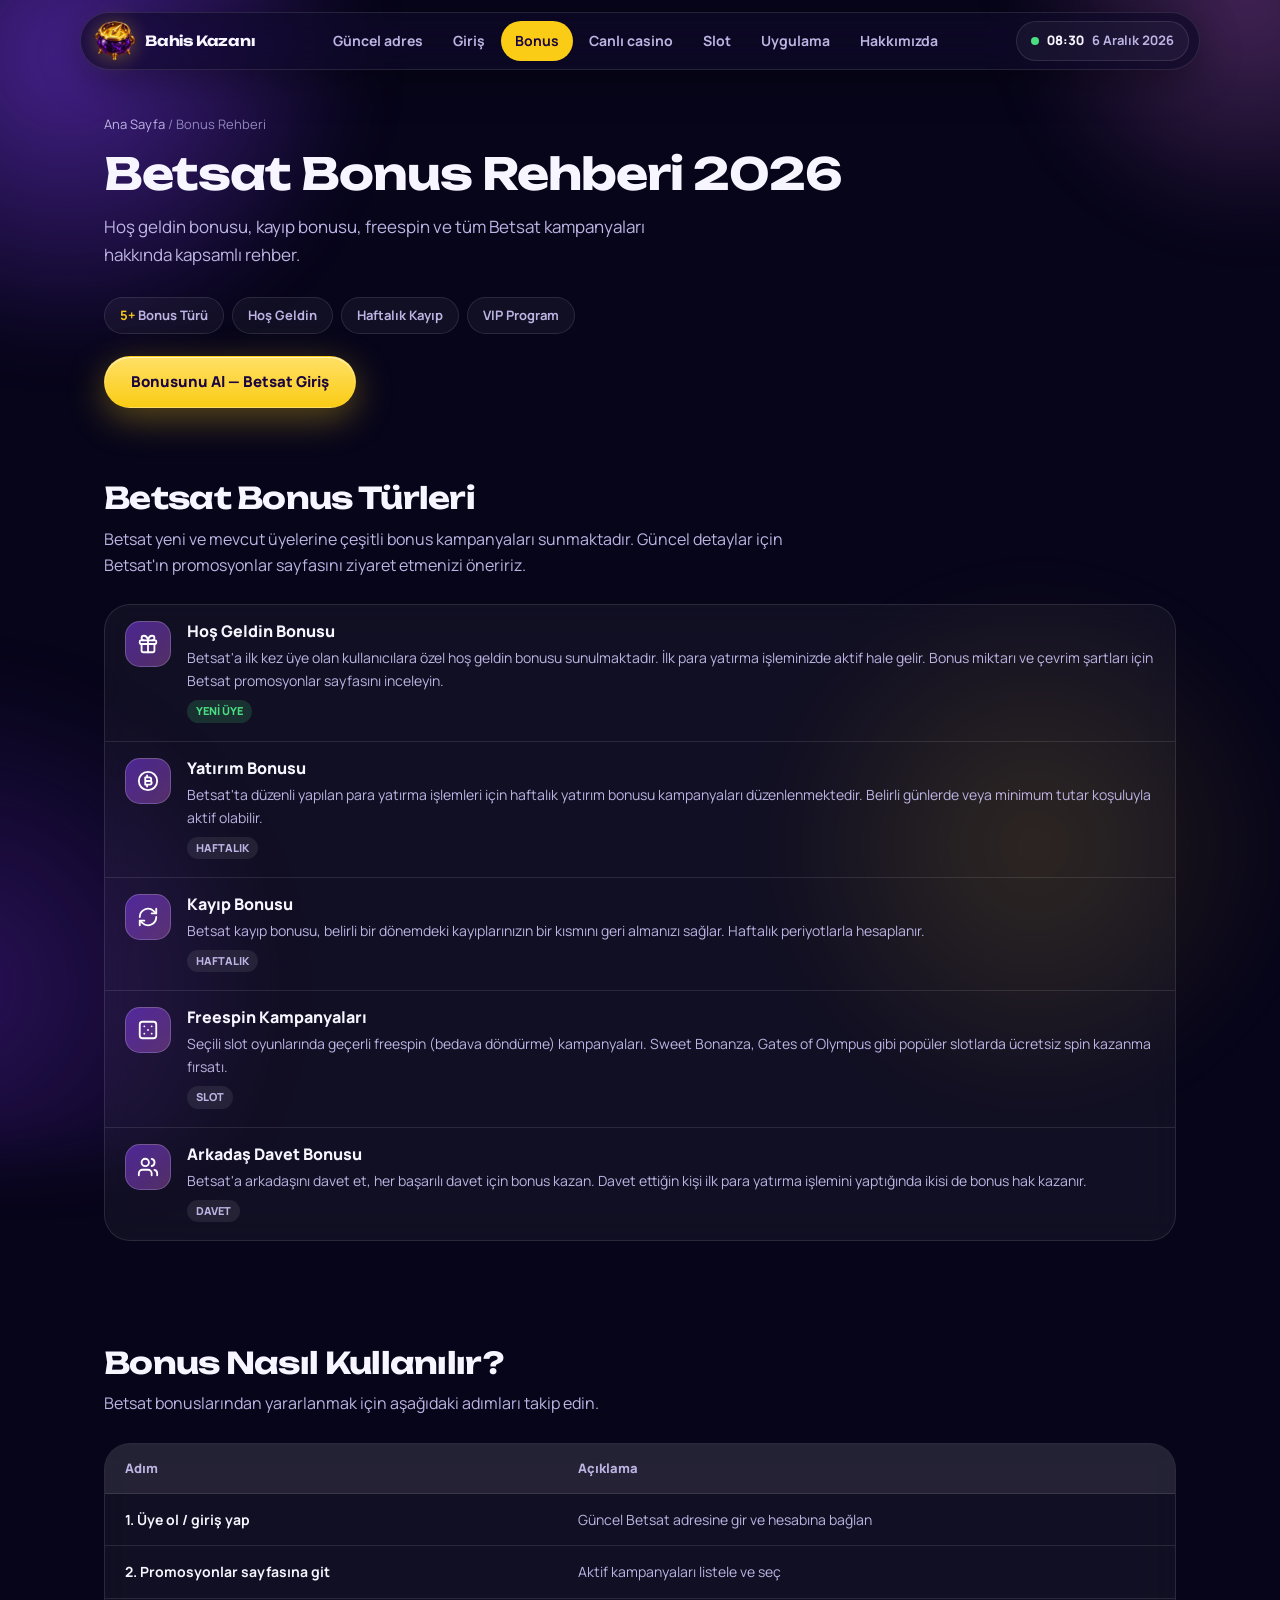
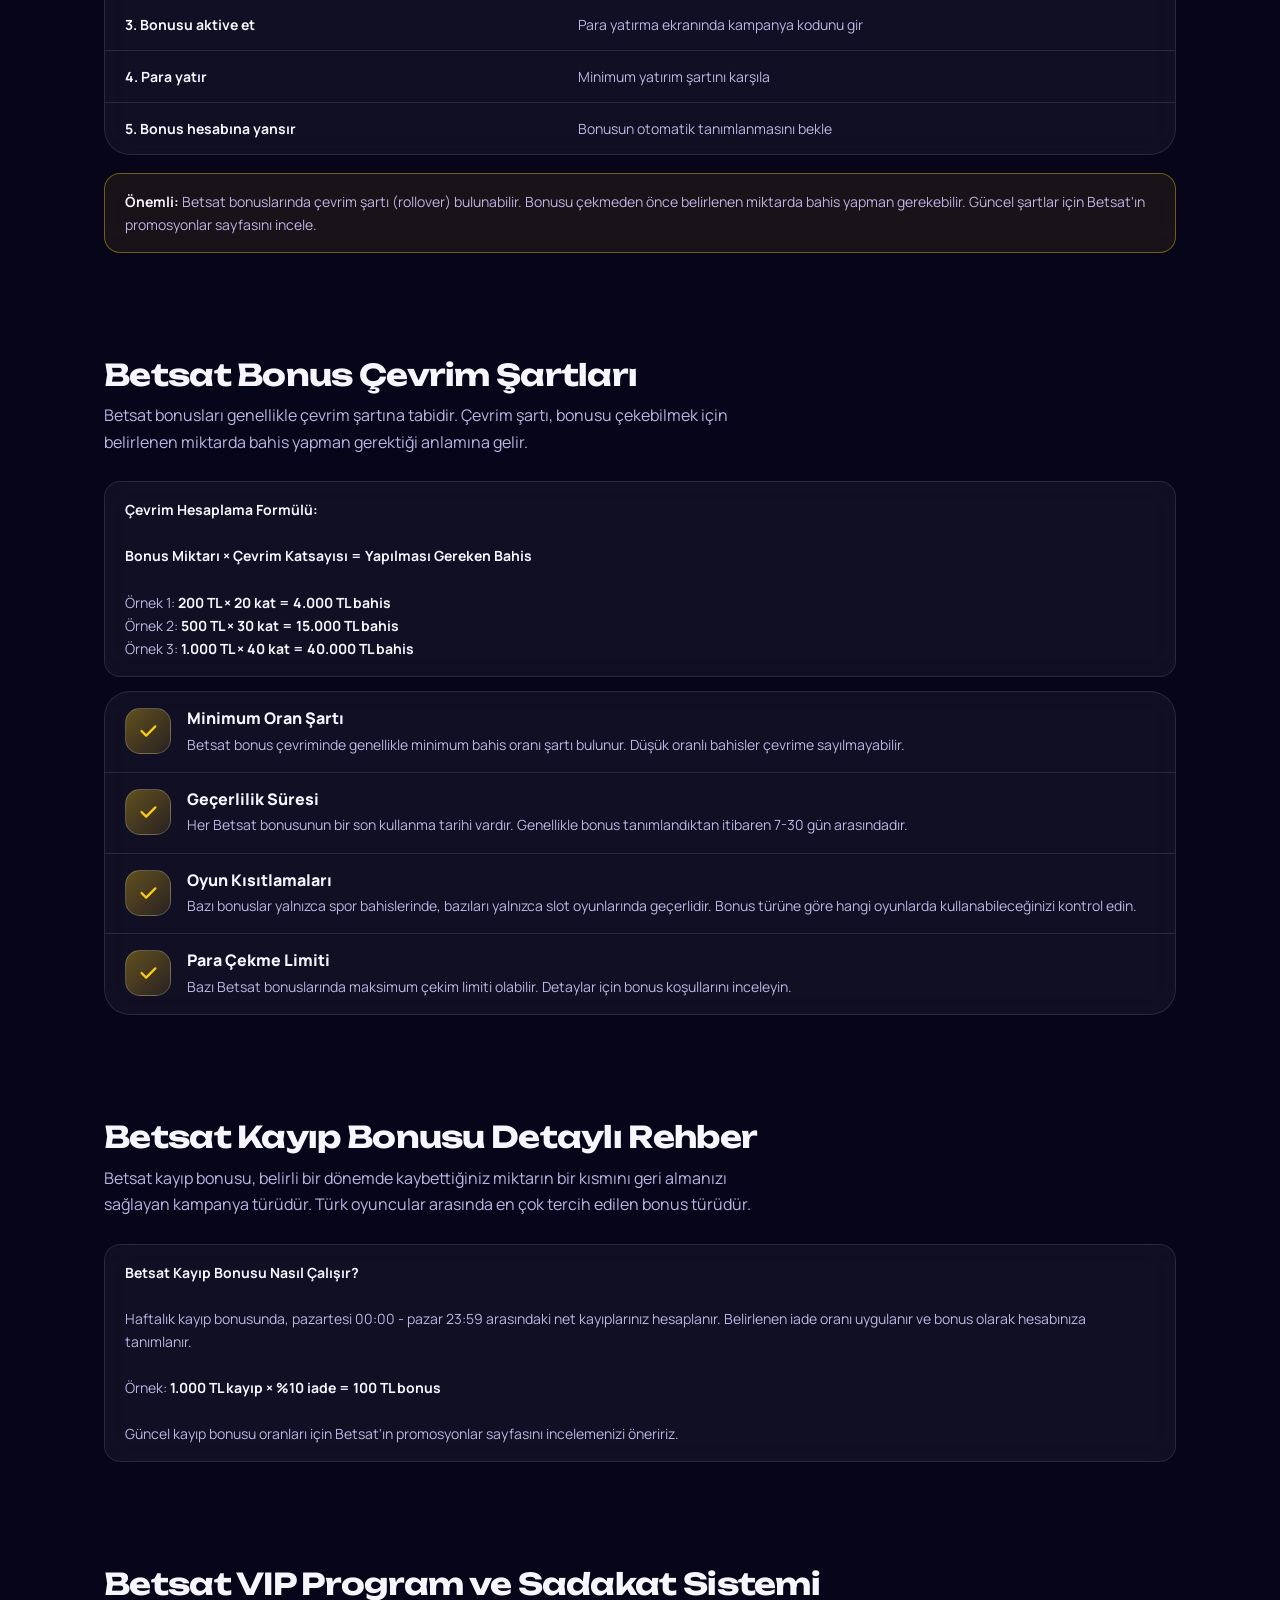
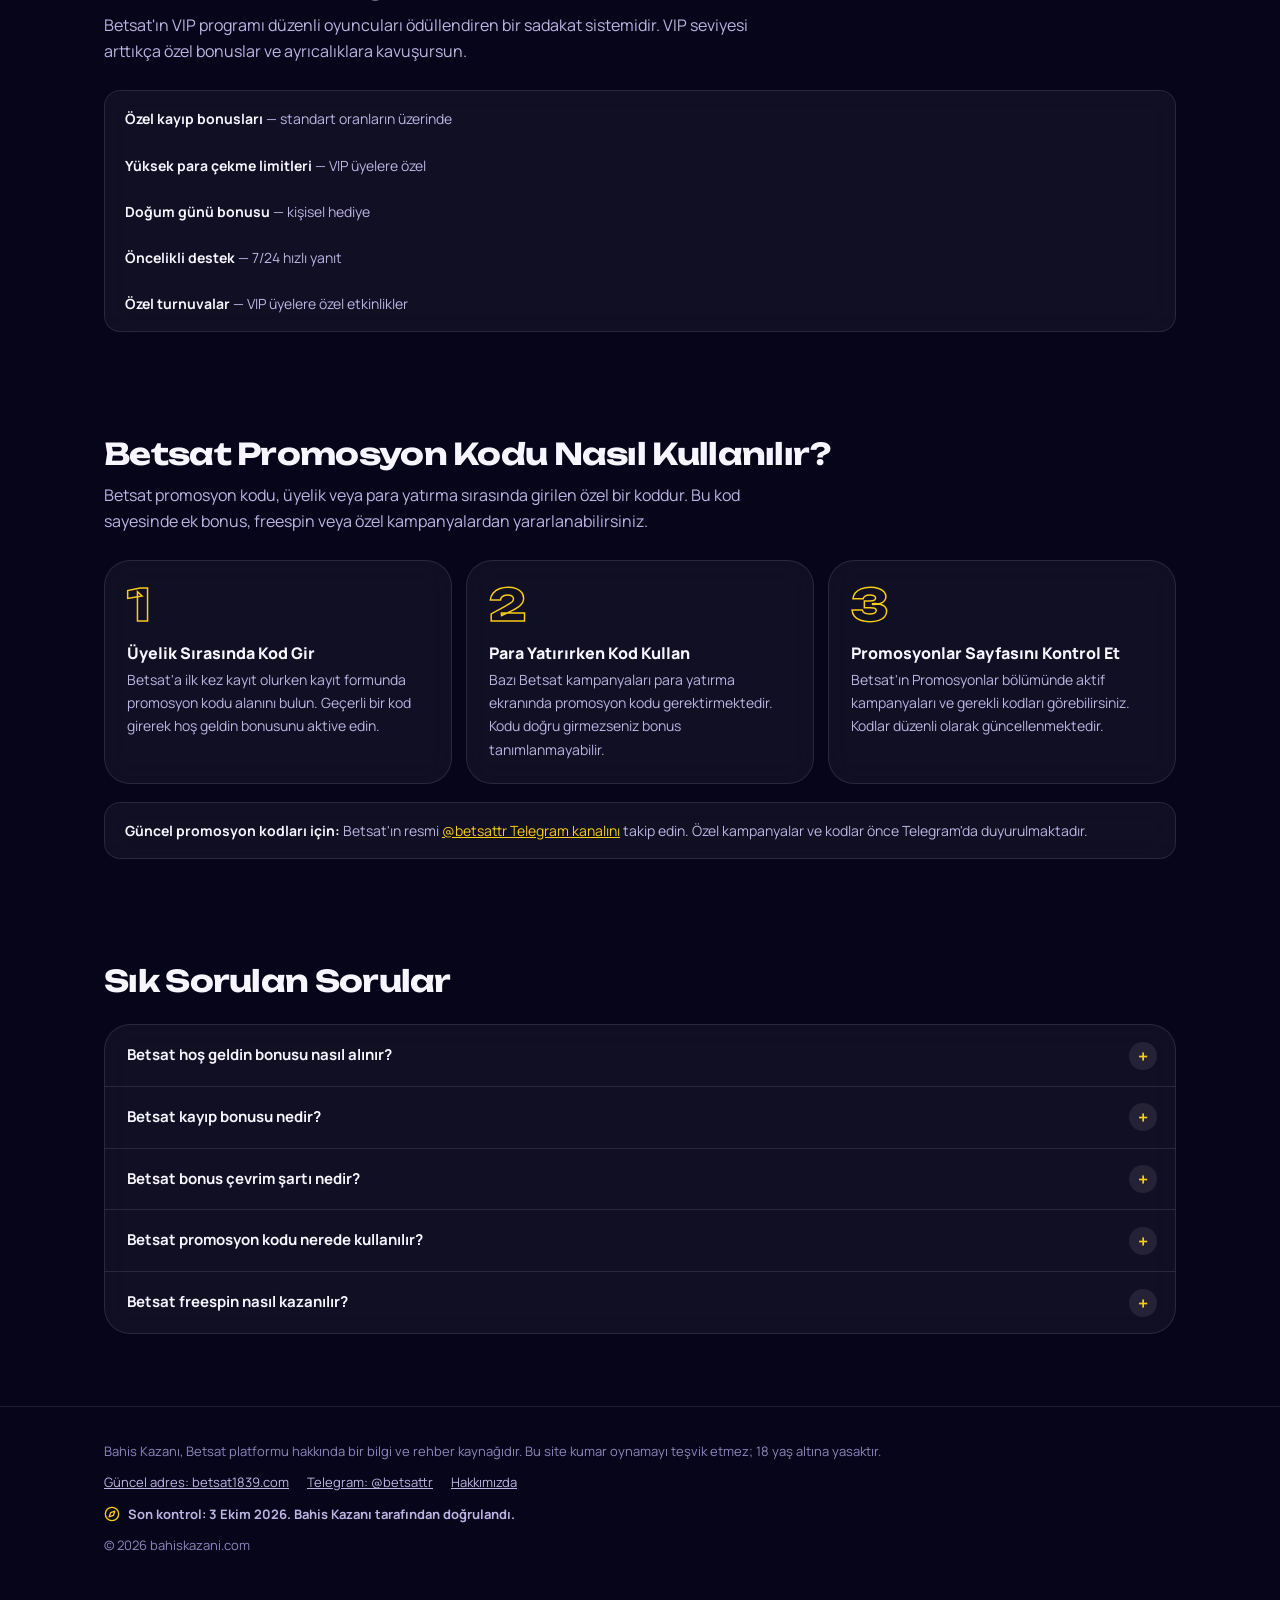
==== betsat-bonus/index.html @ 9959fb88 "Update index.html" ====
<!DOCTYPE html>
<html lang="tr">
<head>
<meta charset="utf-8"/>
<meta content="width=device-width, initial-scale=1.0" name="viewport"/>
<title>Betsat Bonus 2026 | Hoş Geldin, Kayıp ve Yatırım Bonusları</title>
<meta content="Betsat bonus rehberi 2026. Hoş geldin bonusu, kayıp bonusu, yatırım bonusu, freespin ve arkadaş davet kampanyaları hakkında kapsamlı bilgi." name="description"/>
<meta content="index, follow" name="robots"/>
<link href="https://bahiskazani.com/betsat-bonus/" rel="canonical"/>
<meta content="Betsat Bonus 2026 | Hoş Geldin, Kayıp ve Yatırım Bonusları" property="og:title"/>
<meta content="Betsat bonus rehberi 2026. Hoş geldin bonusu, kayıp bonusu, freespin ve tüm kampanyalar." property="og:description"/>
<meta content="https://bahiskazani.com/betsat-bonus/" property="og:url"/>
<meta content="article" property="og:type"/>
<meta content="Bahis Kazanı" property="og:site_name"/>
<meta content="2026-10-03" name="article:modified_time"/>
<script type="application/ld+json">
  {"@context":"https://schema.org","@type":"BreadcrumbList","itemListElement":[{"@type":"ListItem","position":1,"name":"Ana Sayfa","item":"https://bahiskazani.com/"},{"@type":"ListItem","position":2,"name":"Betsat Bonus Rehberi","item":"https://bahiskazani.com/betsat-bonus/"}]}
  </script>
<script type="application/ld+json">
  {"@context":"https://schema.org","@type":"FAQPage","mainEntity":[{"@type":"Question","name":"Betsat hoş geldin bonusu nasıl alınır?","acceptedAnswer":{"@type":"Answer","text":"Betsat'a ilk kez üye olduktan sonra ilk para yatırma işleminizde hoş geldin bonusu otomatik olarak aktive olur. Güncel detaylar için Betsat promosyonlar sayfasını inceleyin."}},{"@type":"Question","name":"Betsat kayıp bonusu nedir?","acceptedAnswer":{"@type":"Answer","text":"Betsat kayıp bonusu, belirli bir dönemdeki kayıplarınızın belirli bir oranının geri ödenmesidir. Genellikle haftalık periyotlarla hesaplanır."}},{"@type":"Question","name":"Betsat bonus çevrim şartı nedir?","acceptedAnswer":{"@type":"Answer","text":"Çevrim şartı, bonusu çekmeden önce yapmanız gereken bahis miktarıdır. Bonus miktarı ile çevrim katsayısının çarpımı kadar bahis yapmanız gerekir."}},{"@type":"Question","name":"Betsat promosyon kodu nerede kullanılır?","acceptedAnswer":{"@type":"Answer","text":"Betsat promosyon kodu üyelik sırasında kayıt formunda veya para yatırma ekranında ilgili alana girilir."}}]}
  </script>
<script type="application/ld+json">
  {"@context":"https://schema.org","@type":"WebPage","name":"Betsat Bonus Rehberi 2026","url":"https://bahiskazani.com/betsat-bonus/","description":"Hoş geldin bonusu, kayıp bonusu, yatırım bonusu, freespin ve tüm Betsat kampanyaları.","inLanguage":"tr","dateModified":"2026-10-03"}
  </script>
<link href="https://fonts.googleapis.com" rel="preconnect"/>
<link crossorigin="" href="https://fonts.gstatic.com" rel="preconnect"/>
<link href="https://fonts.googleapis.com/css2?family=Unbounded:wght@600;700;800&amp;family=Manrope:wght@400;600;700;800&amp;display=swap" rel="stylesheet"/>
<link href="/style.css?v=8" rel="stylesheet"/>
<link rel="icon" href="/favicon.ico" sizes="48x48">
<link rel="icon" href="/icon-192.png" type="image/png" sizes="192x192">
<link rel="apple-touch-icon" href="/apple-touch-icon.png">
<meta property="og:image" content="https://bahiskazani.com/og.jpg">
<meta property="og:image:width" content="1200">
<meta property="og:image:height" content="630">
<meta name="twitter:card" content="summary_large_image">
<!-- Google tag (gtag.js) -->
<script async src="https://www.googletagmanager.com/gtag/js?id=G-H2N33LB95Q"></script>
<script>
  window.dataLayer = window.dataLayer || [];
  function gtag(){dataLayer.push(arguments);}
  gtag('js', new Date());
  gtag('config', 'G-H2N33LB95Q');
</script>
</head>
<body>
<header class="top">
<div class="top-in">
<a class="brand" href="/"><img class="brand-mark" src="/logo.png" alt="" width="40" height="40">Bahis Kazanı</a>
<nav aria-label="Rehberler" class="nav">
<a href="/">Güncel adres</a>
<a href="/betsat-giris/">Giriş</a>
<a aria-current="page" href="/betsat-bonus/">Bonus</a>
<a href="/betsat-canli-casino/">Canlı casino</a>
<a href="/betsat-slot/">Slot</a>
<a href="/betsat-uygulama/">Uygulama</a>
<a href="/hakkimizda/">Hakkımızda</a>
</nav>
<a href="https://bsafcdn.com/C.ashx?btag=a_9477b_678c_&amp;affid=20402&amp;siteid=9477&amp;adid=678&amp;c=" target="_blank" rel="sponsored nofollow noopener" class="btn btn-go btn-s top-cta" title="betsat1839.com" data-cta="ust-menu">Giriş yap</a>
    <div aria-label="Türkiye saati" class="clock-pill num"><span class="live"></span><b data-time-short="">--:--</b><span class="cp-date" data-date=""></span></div>
</div>
</header>
<main>
<section class="hero"><div class="wrap"><nav aria-label="breadcrumb" class="crumb"><a href="/">Ana Sayfa</a> / <span>Bonus Rehberi</span></nav><h1>Betsat Bonus Rehberi 2026</h1><p class="lead">Hoş geldin bonusu, kayıp bonusu, freespin ve tüm Betsat kampanyaları hakkında kapsamlı rehber.</p><div class="chips"><span class="chip"><b>5+</b> Bonus Türü</span><span class="chip">Hoş Geldin</span><span class="chip">Haftalık Kayıp</span><span class="chip">VIP Program</span></div><div class="actions"><a class="btn btn-go" href="https://bsafcdn.com/C.ashx?btag=a_9477b_678c_&amp;affid=20402&amp;siteid=9477&amp;adid=678&amp;c=" rel="sponsored nofollow noopener" target="_blank" data-cta="sayfa-ici">Bonusunu Al — Betsat Giriş</a></div></div></section>
<section class="sec"><div class="wrap">
<div class="sec-head"><h2>Betsat Bonus Türleri</h2><p>Betsat yeni ve mevcut üyelerine çeşitli bonus kampanyaları sunmaktadır. Güncel detaylar için Betsat'ın promosyonlar sayfasını ziyaret etmenizi öneririz.</p></div>
<div class="rows">
<div class="row">
<span class="ico"><span class="i i-gift"></span></span>
<div>
<h3>Hoş Geldin Bonusu</h3>
<p>Betsat'a ilk kez üye olan kullanıcılara özel hoş geldin bonusu sunulmaktadır. İlk para yatırma işleminizde aktif hale gelir. Bonus miktarı ve çevrim şartları için Betsat promosyonlar sayfasını inceleyin.</p>
<span class="tag tag-g">YENİ ÜYE</span>
</div>
</div>
<div class="row">
<span class="ico"><span class="i i-coin"></span></span>
<div>
<h3>Yatırım Bonusu</h3>
<p>Betsat'ta düzenli yapılan para yatırma işlemleri için haftalık yatırım bonusu kampanyaları düzenlenmektedir. Belirli günlerde veya minimum tutar koşuluyla aktif olabilir.</p>
<span class="tag">HAFTALIK</span>
</div>
</div>
<div class="row">
<span class="ico"><span class="i i-refresh"></span></span>
<div>
<h3>Kayıp Bonusu</h3>
<p>Betsat kayıp bonusu, belirli bir dönemdeki kayıplarınızın bir kısmını geri almanızı sağlar. Haftalık periyotlarla hesaplanır.</p>
<span class="tag">HAFTALIK</span>
</div>
</div>
<div class="row">
<span class="ico"><span class="i i-dice"></span></span>
<div>
<h3>Freespin Kampanyaları</h3>
<p>Seçili slot oyunlarında geçerli freespin (bedava döndürme) kampanyaları. Sweet Bonanza, Gates of Olympus gibi popüler slotlarda ücretsiz spin kazanma fırsatı.</p>
<span class="tag">SLOT</span>
</div>
</div>
<div class="row">
<span class="ico"><span class="i i-users"></span></span>
<div>
<h3>Arkadaş Davet Bonusu</h3>
<p>Betsat'a arkadaşını davet et, her başarılı davet için bonus kazan. Davet ettiğin kişi ilk para yatırma işlemini yaptığında ikisi de bonus hak kazanır.</p>
<span class="tag">DAVET</span>
</div>
</div>
</div>
</div></section>
<section class="sec"><div class="wrap">
<div class="sec-head"><h2>Bonus Nasıl Kullanılır?</h2><p>Betsat bonuslarından yararlanmak için aşağıdaki adımları takip edin.</p></div>
<div class="table-wrap"><table class="table">
<thead><tr><th>Adım</th><th>Açıklama</th></tr></thead>
<tbody>
<tr><td>1. Üye ol / giriş yap</td><td>Güncel Betsat adresine gir ve hesabına bağlan</td></tr>
<tr><td>2. Promosyonlar sayfasına git</td><td>Aktif kampanyaları listele ve seç</td></tr>
<tr><td>3. Bonusu aktive et</td><td>Para yatırma ekranında kampanya kodunu gir</td></tr>
<tr><td>4. Para yatır</td><td>Minimum yatırım şartını karşıla</td></tr>
<tr><td>5. Bonus hesabına yansır</td><td>Bonusun otomatik tanımlanmasını bekle</td></tr>
</tbody>
</table></div>
<div class="note note-warn">
<p> <strong>Önemli:</strong> Betsat bonuslarında çevrim şartı (rollover) bulunabilir. Bonusu çekmeden önce belirlenen miktarda bahis yapman gerekebilir. Güncel şartlar için Betsat'ın promosyonlar sayfasını incele.</p>
</div>
</div></section>
<section class="sec"><div class="wrap">
<div class="sec-head"><h2>Betsat Bonus Çevrim Şartları</h2><p>Betsat bonusları genellikle çevrim şartına tabidir. Çevrim şartı, bonusu çekebilmek için belirlenen miktarda bahis yapman gerektiği anlamına gelir.</p></div>
<div class="note">
<p> <strong>Çevrim Hesaplama Formülü:</strong><br/><br/>
<strong>Bonus Miktarı × Çevrim Katsayısı = Yapılması Gereken Bahis</strong><br/><br/> Örnek 1: <strong>200 TL × 20 kat = 4.000 TL bahis</strong><br/> Örnek 2: <strong>500 TL × 30 kat = 15.000 TL bahis</strong><br/> Örnek 3: <strong>1.000 TL × 40 kat = 40.000 TL bahis</strong>
</p>
</div>
<div class="rows">
<div class="row"><span class="ico ico-y"><span class="i i-check"></span></span><div>
<h3>Minimum Oran Şartı</h3>
<p>Betsat bonus çevriminde genellikle minimum bahis oranı şartı bulunur. Düşük oranlı bahisler çevrime sayılmayabilir.</p>
</div></div>
<div class="row"><span class="ico ico-y"><span class="i i-check"></span></span><div>
<h3>Geçerlilik Süresi</h3>
<p>Her Betsat bonusunun bir son kullanma tarihi vardır. Genellikle bonus tanımlandıktan itibaren 7-30 gün arasındadır.</p>
</div></div>
<div class="row"><span class="ico ico-y"><span class="i i-check"></span></span><div>
<h3>Oyun Kısıtlamaları</h3>
<p>Bazı bonuslar yalnızca spor bahislerinde, bazıları yalnızca slot oyunlarında geçerlidir. Bonus türüne göre hangi oyunlarda kullanabileceğinizi kontrol edin.</p>
</div></div>
<div class="row"><span class="ico ico-y"><span class="i i-check"></span></span><div>
<h3>Para Çekme Limiti</h3>
<p>Bazı Betsat bonuslarında maksimum çekim limiti olabilir. Detaylar için bonus koşullarını inceleyin.</p>
</div></div>
</div>
</div></section>
<section class="sec"><div class="wrap">
<div class="sec-head"><h2>Betsat Kayıp Bonusu Detaylı Rehber</h2><p>Betsat kayıp bonusu, belirli bir dönemde kaybettiğiniz miktarın bir kısmını geri almanızı sağlayan kampanya türüdür. Türk oyuncular arasında en çok tercih edilen bonus türüdür.</p></div>
<div class="note">
<p> <strong>Betsat Kayıp Bonusu Nasıl Çalışır?</strong><br/><br/> Haftalık kayıp bonusunda, pazartesi 00:00 - pazar 23:59 arasındaki net kayıplarınız hesaplanır. Belirlenen iade oranı uygulanır ve bonus olarak hesabınıza tanımlanır.<br/><br/> Örnek: <strong>1.000 TL kayıp × %10 iade = 100 TL bonus</strong><br/><br/> Güncel kayıp bonusu oranları için Betsat'ın promosyonlar sayfasını incelemenizi öneririz. </p>
</div>
</div></section>
<section class="sec"><div class="wrap">
<div class="sec-head"><h2>Betsat VIP Program ve Sadakat Sistemi</h2><p>Betsat'ın VIP programı düzenli oyuncuları ödüllendiren bir sadakat sistemidir. VIP seviyesi arttıkça özel bonuslar ve ayrıcalıklara kavuşursun.</p></div>
<div class="note">
<p> <strong>Özel kayıp bonusları</strong> — standart oranların üzerinde<br/><br/> <strong>Yüksek para çekme limitleri</strong> — VIP üyelere özel<br/><br/> <strong>Doğum günü bonusu</strong> — kişisel hediye<br/><br/> <strong>Öncelikli destek</strong> — 7/24 hızlı yanıt<br/><br/> <strong>Özel turnuvalar</strong> — VIP üyelere özel etkinlikler </p>
</div>
</div></section>
<section class="sec"><div class="wrap">
<div class="sec-head"><h2>Betsat Promosyon Kodu Nasıl Kullanılır?</h2><p>Betsat promosyon kodu, üyelik veya para yatırma sırasında girilen özel bir koddur. Bu kod sayesinde ek bonus, freespin veya özel kampanyalardan yararlanabilirsiniz.</p></div>
<ol class="steps">
<li><div>
<h3>Üyelik Sırasında Kod Gir</h3>
<p>Betsat'a ilk kez kayıt olurken kayıt formunda promosyon kodu alanını bulun. Geçerli bir kod girerek hoş geldin bonusunu aktive edin.</p>
</div></li>
<li><div>
<h3>Para Yatırırken Kod Kullan</h3>
<p>Bazı Betsat kampanyaları para yatırma ekranında promosyon kodu gerektirmektedir. Kodu doğru girmezseniz bonus tanımlanmayabilir.</p>
</div></li>
<li><div>
<h3>Promosyonlar Sayfasını Kontrol Et</h3>
<p>Betsat'ın Promosyonlar bölümünde aktif kampanyaları ve gerekli kodları görebilirsiniz. Kodlar düzenli olarak güncellenmektedir.</p>
</div></li>
</ol>
<div class="note">
<p> <strong>Güncel promosyon kodları için:</strong> Betsat'ın resmi <a href="https://t.me/betsattr" rel="noopener" target="_blank">@betsattr Telegram kanalını</a> takip edin. Özel kampanyalar ve kodlar önce Telegram'da duyurulmaktadır.</p>
</div>
</div></section>
<section class="sec"><div class="wrap">
<div class="sec-head"><h2>Sık Sorulan Sorular</h2></div>
<div class="faq">
<details>
<summary>Betsat hoş geldin bonusu nasıl alınır?</summary>
<p>Betsat'a ilk kez üye olduktan sonra ilk para yatırma işleminizde hoş geldin bonusu otomatik olarak aktive olur. Güncel detaylar için Betsat promosyonlar sayfasını inceleyin.</p>
</details>
<details>
<summary>Betsat kayıp bonusu nedir?</summary>
<p>Belirli bir dönemdeki kayıplarınızın belirli bir oranının geri ödenmesidir. Genellikle haftalık periyotlarla hesaplanır ve pazartesi hesabınıza tanımlanır.</p>
</details>
<details>
<summary>Betsat bonus çevrim şartı nedir?</summary>
<p>Çevrim şartı, bonusu çekmeden önce yapmanız gereken bahis miktarıdır. Bonus miktarı ile çevrim katsayısının çarpımı kadar bahis yapmanız gerekir.</p>
</details>
<details>
<summary>Betsat promosyon kodu nerede kullanılır?</summary>
<p>Betsat promosyon kodu üyelik sırasında kayıt formunda veya para yatırma ekranında ilgili alana girilir. Güncel kodlar için <a href="https://t.me/betsattr" rel="noopener" target="_blank">@betsattr</a> Telegram kanalını takip edin.</p>
</details>
<details>
<summary>Betsat freespin nasıl kazanılır?</summary>
<p>Betsat freespin kampanyaları genellikle belirli bir yatırım yapıldığında veya özel dönemlerde aktif olur. Güncel kampanyaları Betsat'ın Promosyonlar bölümünden takip edebilirsiniz.</p>
</details>
</div>
</div></section>
</main>
<footer class="foot">
<div class="wrap">
<p>Bahis Kazanı, Betsat platformu hakkında bir bilgi ve rehber kaynağıdır. Bu site kumar oynamayı teşvik etmez; 18 yaş altına yasaktır.</p>
<nav aria-label="Alt bağlantılar">
<a href="https://bsafcdn.com/C.ashx?btag=a_9477b_678c_&amp;affid=20402&amp;siteid=9477&amp;adid=678&amp;c=" rel="sponsored nofollow noopener" target="_blank" data-cta="footer">Güncel adres: betsat1839.com</a>
<a href="https://t.me/betsattr" rel="noopener" target="_blank">Telegram: @betsattr</a>
<a href="/hakkimizda/">Hakkımızda</a>
</nav>
<p class="seal"><span class="i i-compass"></span>Son kontrol: 3 Ekim 2026. Bahis Kazanı tarafından doğrulandı.</p>
    <p>© 2026 bahiskazani.com</p>
</div>
</footer>
<div class="dock">
<div><b>betsat1839.com</b>Güncel adres, 3 Ekim</div>
<a class="btn btn-go btn-s" href="https://bsafcdn.com/C.ashx?btag=a_9477b_678c_&amp;affid=20402&amp;siteid=9477&amp;adid=678&amp;c=" rel="sponsored nofollow noopener" target="_blank" data-cta="alt-cubuk">Giriş yap</a>
</div>
<script defer="" src="/site.js?v=8"></script>
</body>
</html>
---- style.css ----
/* bahiskazani.com — ortak stil dosyası */
*,*::before,*::after{box-sizing:border-box;margin:0;padding:0}
:root{
  --bg:#07051A;--glass:rgba(255,255,255,.045);--glass-2:rgba(255,255,255,.08);--line:rgba(255,255,255,.10);--line-2:rgba(255,255,255,.2);
  --purple:#7C3AED;--violet:#A855F7;--pink:#E879F9;--yellow:#FACC15;--ink:#F7F5FF;--muted:#BDB4E3;--dim:#8F86BD;--ok:#4ADE80;
  --display:"Unbounded","Manrope",system-ui,sans-serif;
  --body:"Manrope",system-ui,-apple-system,"Segoe UI",sans-serif;
  --wrap:1120px;--r:26px;--r-s:16px;
}
html{scroll-behavior:smooth;-webkit-text-size-adjust:100%}
body{font-family:var(--body);background:var(--bg);color:var(--ink);line-height:1.65;font-size:16px;overflow-x:hidden;position:relative}
body::before{content:"";position:fixed;inset:-20vmax;z-index:-1;pointer-events:none;
  background:
    radial-gradient(38vmax 38vmax at 18% 22%,rgba(124,58,237,.55),transparent 62%),
    radial-gradient(30vmax 30vmax at 84% 18%,rgba(232,121,249,.28),transparent 62%),
    radial-gradient(34vmax 34vmax at 72% 78%,rgba(250,204,21,.13),transparent 62%),
    radial-gradient(40vmax 40vmax at 12% 88%,rgba(76,29,149,.5),transparent 62%);
  filter:blur(30px);animation:drift 26s ease-in-out infinite alternate}
@keyframes drift{to{transform:translate3d(-4vmax,3vmax,0) rotate(6deg)}}
a{color:var(--yellow)}
a:focus-visible,summary:focus-visible{outline:2px solid var(--yellow);outline-offset:3px;border-radius:8px}
img,svg{max-width:100%;display:block}
.wrap{max-width:var(--wrap);margin:0 auto;padding:0 24px}
.num{font-variant-numeric:tabular-nums}

/* yüzen üst bar */
.top{position:sticky;top:12px;z-index:50;padding:0 16px;margin-top:12px}
.top-in{max-width:var(--wrap);margin:0 auto;display:flex;align-items:center;gap:16px;padding:8px 10px 8px 14px;border-radius:999px;background:rgba(14,10,36,.72);backdrop-filter:blur(18px) saturate(160%);-webkit-backdrop-filter:blur(18px) saturate(160%);border:1px solid var(--line);box-shadow:0 10px 40px rgba(0,0,0,.35)}
.brand{display:flex;align-items:center;gap:10px;text-decoration:none;color:var(--ink);font-family:var(--display);font-weight:700;font-size:14px;letter-spacing:-.2px;flex-shrink:0}
.brand-mark{width:34px;height:34px;border-radius:50%;background:conic-gradient(from 210deg,var(--yellow),#FDE68A,var(--pink),var(--violet),var(--yellow));color:#1B0540;display:grid;place-items:center;font-size:11px;font-weight:800}
.nav{display:flex;gap:2px;margin:0 auto;overflow-x:auto;scrollbar-width:none}
.nav::-webkit-scrollbar{display:none}
.nav a{color:var(--muted);text-decoration:none;font-size:14px;font-weight:700;padding:8px 14px;border-radius:999px;white-space:nowrap;transition:color .15s,background .15s}
.nav a:hover{color:var(--ink);background:var(--glass-2)}
.nav a[aria-current=page]{color:#1B0540;background:var(--yellow)}
.clock-pill{display:flex;align-items:center;gap:8px;font-size:13px;font-weight:700;color:var(--muted);padding:8px 14px;border-radius:999px;background:var(--glass);border:1px solid var(--line);white-space:nowrap;flex-shrink:0}
.clock-pill b{color:var(--ink);font-weight:800}
.live{width:8px;height:8px;border-radius:50%;background:var(--ok);box-shadow:0 0 0 0 rgba(74,222,128,.6);animation:ping 2s infinite;flex-shrink:0}
@keyframes ping{70%{box-shadow:0 0 0 9px rgba(74,222,128,0)}100%{box-shadow:0 0 0 0 rgba(74,222,128,0)}}

/* butonlar */
.btn{display:inline-flex;align-items:center;justify-content:center;gap:10px;font-family:var(--body);font-weight:800;font-size:15px;line-height:1.2;text-decoration:none;padding:16px 26px;border-radius:999px;border:1px solid transparent;transition:transform .15s,box-shadow .2s,background .15s,border-color .15s;position:relative;overflow:hidden}
.btn:hover{transform:translateY(-2px)}
.btn-go{background:linear-gradient(180deg,#FFE066,var(--yellow));color:#1B0540;box-shadow:0 10px 36px rgba(250,204,21,.35),inset 0 1px 0 rgba(255,255,255,.6)}
.btn-go:hover{box-shadow:0 14px 48px rgba(250,204,21,.5),inset 0 1px 0 rgba(255,255,255,.6)}
.btn-go::after{content:"";position:absolute;inset:0;background:linear-gradient(105deg,transparent 35%,rgba(255,255,255,.65) 50%,transparent 65%);transform:translateX(-120%);animation:shine 4.5s ease-in-out infinite}
@keyframes shine{0%,60%{transform:translateX(-120%)}100%{transform:translateX(120%)}}
.btn-line{background:var(--glass);color:var(--ink);border-color:var(--line)}
.btn-line:hover{border-color:var(--line-2);background:var(--glass-2)}
.btn-s{padding:10px 18px;font-size:13px}
.btn-xl{padding:20px 30px;font-size:17px}
.btn .i{width:18px;height:18px}

/* cam kutu */
.tile,.card,.rows,.faq,.table-wrap,.note,.qr{background:var(--glass);border:1px solid var(--line);border-radius:var(--r);backdrop-filter:blur(14px);-webkit-backdrop-filter:blur(14px)}

/* hero */
.hero{padding:44px 0 20px}
.crumb{font-size:13px;color:var(--dim);margin-bottom:14px}
.crumb a{color:var(--muted);text-decoration:none}
.crumb a:hover{color:var(--yellow)}
h1{font-family:var(--display);font-weight:700;font-size:clamp(26px,4vw,44px);line-height:1.12;letter-spacing:-1px;margin-bottom:14px;max-width:18ch}
.lead{font-size:17px;color:var(--muted);max-width:58ch;margin-bottom:28px}
.actions{display:flex;flex-wrap:wrap;gap:10px}

/* bento */
.bento{display:grid;grid-template-columns:repeat(12,1fr);gap:14px}
.tile{padding:24px;position:relative;overflow:hidden;container-type:inline-size;display:flex;flex-direction:column}
.t-addr{grid-column:span 8;padding:30px;border-color:transparent;
  background:linear-gradient(rgba(16,11,42,.82),rgba(16,11,42,.82)) padding-box,linear-gradient(135deg,var(--yellow),var(--pink) 45%,var(--purple)) border-box;border:1.5px solid transparent}
.t-addr::after{content:"";position:absolute;right:-18%;top:-60%;width:70%;aspect-ratio:1;border-radius:50%;background:radial-gradient(closest-side,rgba(250,204,21,.22),transparent);pointer-events:none}
.t-clock{grid-column:span 4;justify-content:space-between;gap:18px}
.t-3{grid-column:span 4}
.t-label{display:flex;align-items:center;gap:10px;font-size:13px;font-weight:800;color:var(--muted)}
.addr{font-family:var(--display);font-weight:800;font-size:8.6cqi;line-height:1.05;letter-spacing:-.03em;margin:14px 0 18px;
  background:linear-gradient(100deg,var(--yellow) 0%,#FFF3B0 28%,var(--yellow) 52%,#FDBA74 76%,var(--yellow) 100%);background-size:220% 100%;-webkit-background-clip:text;background-clip:text;color:transparent;animation:slide 7s linear infinite}
@keyframes slide{to{background-position:-220% 0}}
.facts{display:flex;flex-wrap:wrap;gap:8px;margin-bottom:24px}
.fact{font-size:13px;color:var(--muted);padding:7px 14px;border-radius:999px;background:var(--glass-2);border:1px solid var(--line)}
.fact b{color:var(--ink);font-weight:800}
.t-addr .btn{align-self:flex-start;z-index:1}
.time{font-family:var(--display);font-weight:800;font-size:15.5cqi;line-height:1;letter-spacing:-.04em;font-variant-numeric:tabular-nums}
.time span{color:var(--dim)}
.date{font-size:15px;font-weight:700;color:var(--ink);margin-top:10px}
.sub{font-size:13px;color:var(--dim)}
.tile h3{font-family:var(--display);font-weight:700;font-size:16px;letter-spacing:-.3px;margin:14px 0 6px}
.tile p{font-size:14px;color:var(--muted)}
.tile .btn{margin-top:auto;align-self:flex-start}
.tile p+.btn{margin-top:16px}
.ico{width:46px;height:46px;border-radius:15px;display:grid;place-items:center;background:linear-gradient(135deg,rgba(124,58,237,.55),rgba(232,121,249,.3));border:1px solid var(--line-2);color:#fff;flex-shrink:0}
.ico .i{width:22px;height:22px}
.ico-y{background:linear-gradient(135deg,rgba(250,204,21,.35),rgba(250,204,21,.1));color:var(--yellow)}
.t-qr{flex-direction:row;align-items:center;gap:18px}
.t-qr svg{width:104px;height:104px;flex-shrink:0;background:#fff;border-radius:16px;padding:8px}
.t-qr h3{margin-top:0}

/* kayan şerit */
.ticker{margin:26px 0 0;overflow:hidden;-webkit-mask:linear-gradient(90deg,transparent,#000 12%,#000 88%,transparent);mask:linear-gradient(90deg,transparent,#000 12%,#000 88%,transparent)}
.ticker-in{display:flex;gap:10px;width:max-content;animation:roll 38s linear infinite}
.ticker span{font-size:13px;font-weight:700;color:var(--muted);padding:8px 16px;border-radius:999px;border:1px solid var(--line);background:var(--glass);white-space:nowrap}
@keyframes roll{to{transform:translateX(-50%)}}

/* bölümler */
.sec{padding:52px 0}
.sec-narrow .wrap{max-width:860px}
h2{font-family:var(--display);font-weight:700;font-size:clamp(21px,2.8vw,30px);line-height:1.18;letter-spacing:-.7px;margin-bottom:10px}
h3{font-size:16px;font-weight:800;line-height:1.3;margin-bottom:4px}
.sec p{color:var(--muted);max-width:68ch}
.sec p+p{margin-top:12px}
.sec strong{color:var(--ink)}
.sec-head{margin-bottom:26px}

/* kartlar */
.grid{display:grid;gap:14px;grid-template-columns:repeat(3,1fr)}
.grid-2{grid-template-columns:repeat(2,1fr)}
.card{padding:22px;transition:border-color .2s,transform .2s,background .2s;position:relative}
.card h3{margin-top:14px}
.card p{font-size:14px;color:var(--muted);max-width:none}
.card .more{display:inline-block;margin-top:12px;font-size:13px;font-weight:800;text-decoration:none;padding:6px 12px;border-radius:999px;background:var(--glass-2);border:1px solid var(--line)}
a.card{text-decoration:none;color:var(--ink)}
a.card:hover{border-color:rgba(250,204,21,.55);transform:translateY(-3px);background:var(--glass-2)}

/* satır listesi */
.rows{overflow:hidden}
.row{display:flex;gap:16px;align-items:center;padding:16px 20px}
.row+.row{border-top:1px solid var(--line)}
.row p{font-size:14px;max-width:none}
.tag{display:inline-block;font-size:11px;font-weight:800;padding:2px 9px;border-radius:999px;background:var(--glass-2);color:var(--muted);margin-left:6px;vertical-align:2px}
.tag-y{background:rgba(250,204,21,.16);color:var(--yellow)}
.tag-g{background:rgba(74,222,128,.16);color:var(--ok)}

/* adımlar */
.steps{list-style:none;counter-reset:s;display:grid;grid-template-columns:repeat(4,1fr);gap:14px}
.steps li{counter-increment:s;background:var(--glass);border:1px solid var(--line);border-radius:var(--r);padding:22px;backdrop-filter:blur(14px);-webkit-backdrop-filter:blur(14px)}
.steps li::before{content:counter(s);display:block;font-family:var(--display);font-weight:800;font-size:44px;line-height:1;margin-bottom:16px;color:transparent;-webkit-text-stroke:1.5px var(--yellow)}
.steps p{font-size:14px}
.steps-col{grid-template-columns:1fr}

/* tablo */
.table-wrap{overflow:hidden}
.table{width:100%;border-collapse:collapse;font-size:14px}
.table th{text-align:left;font-size:13px;color:var(--muted);font-weight:800;padding:14px 20px;background:var(--glass-2)}
.table td{padding:14px 20px;border-top:1px solid var(--line);color:var(--muted)}
.table td:first-child{color:var(--ink);font-weight:700}

/* notlar */
.note{padding:16px 20px;font-size:14px;color:var(--muted);margin-top:18px;border-radius:var(--r-s)}
.note-warn{border-color:rgba(250,204,21,.4);background:rgba(250,204,21,.07)}
.note-ok{border-color:rgba(74,222,128,.35);background:rgba(74,222,128,.06)}
.note p{max-width:none}

/* rozetler */
.chips{display:flex;flex-wrap:wrap;gap:8px;margin-bottom:24px}
.chip{font-size:13px;font-weight:700;color:var(--muted);background:var(--glass);border:1px solid var(--line);border-radius:999px;padding:7px 15px}
.chip b{color:var(--yellow)}

/* sss */
.faq{overflow:hidden}
.faq details+details{border-top:1px solid var(--line)}
.faq summary{cursor:pointer;list-style:none;padding:18px 56px 18px 22px;font-weight:700;font-size:15px;position:relative}
.faq summary::-webkit-details-marker{display:none}
.faq summary::after{content:"+";position:absolute;right:18px;top:50%;transform:translateY(-50%);width:28px;height:28px;border-radius:50%;display:grid;place-items:center;background:var(--glass-2);color:var(--yellow);font-size:18px;line-height:1;transition:transform .2s}
.faq details[open] summary::after{transform:translateY(-50%) rotate(45deg);background:var(--yellow);color:#1B0540}
.faq details p{padding:0 22px 20px;font-size:14px;max-width:none}

/* alt */
.foot{margin-top:20px;border-top:1px solid var(--line);background:rgba(7,5,26,.6);padding:34px 0 104px;font-size:13px;color:var(--dim)}
.foot .wrap{display:grid;gap:10px}
.foot nav{display:flex;flex-wrap:wrap;gap:6px 18px}
.foot a{color:var(--muted)}
.dock{display:none}

@media (max-width:980px){
  .clock-pill .cp-date{display:none}
  .t-addr,.t-clock{grid-column:span 12}
  .t-clock{flex-direction:row;align-items:center;flex-wrap:wrap}
  .time{font-size:clamp(34px,9cqi,56px)}
  .t-3{grid-column:span 6}
  .t-qr{grid-column:span 12}
  .steps{grid-template-columns:repeat(2,1fr)}
  .grid{grid-template-columns:repeat(2,1fr)}
}
@media (max-width:760px){
  .top{padding:0 10px}
  .top-in{flex-wrap:wrap;border-radius:24px;padding:10px 12px 6px;gap:8px}
  .clock-pill{margin-left:auto}
  .nav{order:3;width:100%;margin:0}
  .hero{padding:28px 0 12px}
  .dock{display:flex;position:fixed;left:10px;right:10px;bottom:calc(10px + env(safe-area-inset-bottom));z-index:60;gap:12px;align-items:center;justify-content:space-between;padding:8px 8px 8px 18px;border-radius:999px;background:rgba(14,10,36,.86);backdrop-filter:blur(18px);-webkit-backdrop-filter:blur(18px);border:1px solid var(--line-2);font-size:12px;color:var(--muted);box-shadow:0 10px 40px rgba(0,0,0,.5)}
  .dock b{display:block;color:var(--ink);font-size:14px}
}
@media (max-width:560px){
  .wrap{padding:0 16px}
  .tile{padding:20px}.t-addr{padding:22px}
  .t-3{grid-column:span 12}
  .grid,.grid-2,.steps{grid-template-columns:1fr}
  .t-addr .btn,.actions .btn{width:100%}
  .sec{padding:40px 0}
  :root{--r:22px}
}
@media (prefers-reduced-motion:reduce){*,*::before,*::after{animation:none!important;transition:none!important;scroll-behavior:auto!important}}

/* ikonlar */
.i{display:inline-block;background:currentColor;-webkit-mask:var(--m) center/contain no-repeat;mask:var(--m) center/contain no-repeat;flex-shrink:0}
.i-key{--m:url("data:image/svg+xml,%3Csvg xmlns=%22http://www.w3.org/2000/svg%22 viewBox=%220 0 24 24%22 fill=%22none%22 stroke=%22%23000%22 stroke-width=%222%22 stroke-linecap=%22round%22 stroke-linejoin=%22round%22%3E%3Ccircle cx=%227.5%22 cy=%2215.5%22 r=%225.5%22/%3E%3Cpath d=%22m21 2-9.6 9.6%22/%3E%3Cpath d=%22m15.5 7.5 3 3L22 7l-3-3%22/%3E%3C/svg%3E")}
.i-gift{--m:url("data:image/svg+xml,%3Csvg xmlns=%22http://www.w3.org/2000/svg%22 viewBox=%220 0 24 24%22 fill=%22none%22 stroke=%22%23000%22 stroke-width=%222%22 stroke-linecap=%22round%22 stroke-linejoin=%22round%22%3E%3Crect x=%223%22 y=%228%22 width=%2218%22 height=%224%22 rx=%221%22/%3E%3Cpath d=%22M12 8v13%22/%3E%3Cpath d=%22M19 12v7a2 2 0 0 1-2 2H7a2 2 0 0 1-2-2v-7%22/%3E%3Cpath d=%22M7.5 8a2.5 2.5 0 0 1 0-5C11 3 12 8 12 8s1-5 4.5-5a2.5 2.5 0 0 1 0 5%22/%3E%3C/svg%3E")}
.i-spade{--m:url("data:image/svg+xml,%3Csvg xmlns=%22http://www.w3.org/2000/svg%22 viewBox=%220 0 24 24%22 fill=%22none%22 stroke=%22%23000%22 stroke-width=%222%22 stroke-linecap=%22round%22 stroke-linejoin=%22round%22%3E%3Cpath d=%22M5 9c-1.5 1.5-3 3.2-3 5.5A5.5 5.5 0 0 0 7.5 20c1.8 0 3-.5 4.5-2 1.5 1.5 2.7 2 4.5 2a5.5 5.5 0 0 0 5.5-5.5c0-2.3-1.5-4-3-5.5l-7-7-7 7Z%22/%3E%3Cpath d=%22M12 18v4%22/%3E%3C/svg%3E")}
.i-dice{--m:url("data:image/svg+xml,%3Csvg xmlns=%22http://www.w3.org/2000/svg%22 viewBox=%220 0 24 24%22 fill=%22none%22 stroke=%22%23000%22 stroke-width=%222%22 stroke-linecap=%22round%22 stroke-linejoin=%22round%22%3E%3Crect x=%223%22 y=%223%22 width=%2218%22 height=%2218%22 rx=%223%22/%3E%3Cpath d=%22M8 8h.01M16 8h.01M12 12h.01M8 16h.01M16 16h.01%22/%3E%3C/svg%3E")}
.i-phone{--m:url("data:image/svg+xml,%3Csvg xmlns=%22http://www.w3.org/2000/svg%22 viewBox=%220 0 24 24%22 fill=%22none%22 stroke=%22%23000%22 stroke-width=%222%22 stroke-linecap=%22round%22 stroke-linejoin=%22round%22%3E%3Crect x=%225%22 y=%222%22 width=%2214%22 height=%2220%22 rx=%222.5%22/%3E%3Cpath d=%22M12 18h.01%22/%3E%3C/svg%3E")}
.i-send{--m:url("data:image/svg+xml,%3Csvg xmlns=%22http://www.w3.org/2000/svg%22 viewBox=%220 0 24 24%22 fill=%22none%22 stroke=%22%23000%22 stroke-width=%222%22 stroke-linecap=%22round%22 stroke-linejoin=%22round%22%3E%3Cpath d=%22m22 2-7 20-4-9-9-4Z%22/%3E%3Cpath d=%22M22 2 11 13%22/%3E%3C/svg%3E")}
.i-ball{--m:url("data:image/svg+xml,%3Csvg xmlns=%22http://www.w3.org/2000/svg%22 viewBox=%220 0 24 24%22 fill=%22none%22 stroke=%22%23000%22 stroke-width=%222%22 stroke-linecap=%22round%22 stroke-linejoin=%22round%22%3E%3Ccircle cx=%2212%22 cy=%2212%22 r=%2210%22/%3E%3Cpath d=%22m12 7 4.5 3.3-1.7 5.2H9.2l-1.7-5.2z%22/%3E%3Cpath d=%22M12 2v5M2.5 9.5l5 1M21.5 9.5l-5 1M6 20l3.2-4.5M18 20l-3.2-4.5%22/%3E%3C/svg%3E")}
.i-bank{--m:url("data:image/svg+xml,%3Csvg xmlns=%22http://www.w3.org/2000/svg%22 viewBox=%220 0 24 24%22 fill=%22none%22 stroke=%22%23000%22 stroke-width=%222%22 stroke-linecap=%22round%22 stroke-linejoin=%22round%22%3E%3Cpath d=%22M3 22h18%22/%3E%3Cpath d=%22M6 18v-7M10 18v-7M14 18v-7M18 18v-7%22/%3E%3Cpath d=%22m12 2 8 5H4z%22/%3E%3C/svg%3E")}
.i-wallet{--m:url("data:image/svg+xml,%3Csvg xmlns=%22http://www.w3.org/2000/svg%22 viewBox=%220 0 24 24%22 fill=%22none%22 stroke=%22%23000%22 stroke-width=%222%22 stroke-linecap=%22round%22 stroke-linejoin=%22round%22%3E%3Cpath d=%22M19 7V4a1 1 0 0 0-1-1H5a2 2 0 0 0 0 4h15a1 1 0 0 1 1 1v4h-3a2 2 0 0 0 0 4h3a1 1 0 0 0 1-1v-2a1 1 0 0 0-1-1%22/%3E%3Cpath d=%22M3 5v14a2 2 0 0 0 2 2h15a1 1 0 0 0 1-1v-4%22/%3E%3C/svg%3E")}
.i-coin{--m:url("data:image/svg+xml,%3Csvg xmlns=%22http://www.w3.org/2000/svg%22 viewBox=%220 0 24 24%22 fill=%22none%22 stroke=%22%23000%22 stroke-width=%222%22 stroke-linecap=%22round%22 stroke-linejoin=%22round%22%3E%3Ccircle cx=%2212%22 cy=%2212%22 r=%2210%22/%3E%3Cpath d=%22M9 8h4.5a2 2 0 0 1 0 4H9zM9 12h5a2 2 0 0 1 0 4H9zM11 6v2M11 16v2%22/%3E%3C/svg%3E")}
.i-card{--m:url("data:image/svg+xml,%3Csvg xmlns=%22http://www.w3.org/2000/svg%22 viewBox=%220 0 24 24%22 fill=%22none%22 stroke=%22%23000%22 stroke-width=%222%22 stroke-linecap=%22round%22 stroke-linejoin=%22round%22%3E%3Crect x=%222%22 y=%225%22 width=%2220%22 height=%2214%22 rx=%222%22/%3E%3Cpath d=%22M2 10h20%22/%3E%3C/svg%3E")}
.i-download{--m:url("data:image/svg+xml,%3Csvg xmlns=%22http://www.w3.org/2000/svg%22 viewBox=%220 0 24 24%22 fill=%22none%22 stroke=%22%23000%22 stroke-width=%222%22 stroke-linecap=%22round%22 stroke-linejoin=%22round%22%3E%3Cpath d=%22M21 15v4a2 2 0 0 1-2 2H5a2 2 0 0 1-2-2v-4%22/%3E%3Cpath d=%22m7 10 5 5 5-5%22/%3E%3Cpath d=%22M12 15V3%22/%3E%3C/svg%3E")}
.i-shield{--m:url("data:image/svg+xml,%3Csvg xmlns=%22http://www.w3.org/2000/svg%22 viewBox=%220 0 24 24%22 fill=%22none%22 stroke=%22%23000%22 stroke-width=%222%22 stroke-linecap=%22round%22 stroke-linejoin=%22round%22%3E%3Cpath d=%22M20 13c0 5-3.5 7.5-7.7 8.9a1 1 0 0 1-.6 0C7.5 20.5 4 18 4 13V6a1 1 0 0 1 1-1c2 0 4.5-1.2 6.2-2.7a1.2 1.2 0 0 1 1.6 0C14.5 3.8 17 5 19 5a1 1 0 0 1 1 1z%22/%3E%3Cpath d=%22m9 12 2 2 4-4%22/%3E%3C/svg%3E")}
.i-bell{--m:url("data:image/svg+xml,%3Csvg xmlns=%22http://www.w3.org/2000/svg%22 viewBox=%220 0 24 24%22 fill=%22none%22 stroke=%22%23000%22 stroke-width=%222%22 stroke-linecap=%22round%22 stroke-linejoin=%22round%22%3E%3Cpath d=%22M6 8a6 6 0 0 1 12 0c0 7 3 9 3 9H3s3-2 3-9%22/%3E%3Cpath d=%22M10.3 21a1.9 1.9 0 0 0 3.4 0%22/%3E%3C/svg%3E")}
.i-wheel{--m:url("data:image/svg+xml,%3Csvg xmlns=%22http://www.w3.org/2000/svg%22 viewBox=%220 0 24 24%22 fill=%22none%22 stroke=%22%23000%22 stroke-width=%222%22 stroke-linecap=%22round%22 stroke-linejoin=%22round%22%3E%3Ccircle cx=%2212%22 cy=%2212%22 r=%2210%22/%3E%3Ccircle cx=%2212%22 cy=%2212%22 r=%223%22/%3E%3Cpath d=%22M12 2v7M12 15v7M2 12h7M15 12h7%22/%3E%3C/svg%3E")}
.i-star{--m:url("data:image/svg+xml,%3Csvg xmlns=%22http://www.w3.org/2000/svg%22 viewBox=%220 0 24 24%22 fill=%22none%22 stroke=%22%23000%22 stroke-width=%222%22 stroke-linecap=%22round%22 stroke-linejoin=%22round%22%3E%3Cpath d=%22m12 2 3.1 6.3 6.9 1-5 4.9 1.2 6.8L12 17.8 5.8 21 7 14.2 2 9.3l6.9-1z%22/%3E%3C/svg%3E")}
.i-users{--m:url("data:image/svg+xml,%3Csvg xmlns=%22http://www.w3.org/2000/svg%22 viewBox=%220 0 24 24%22 fill=%22none%22 stroke=%22%23000%22 stroke-width=%222%22 stroke-linecap=%22round%22 stroke-linejoin=%22round%22%3E%3Ccircle cx=%229%22 cy=%227%22 r=%224%22/%3E%3Cpath d=%22M2 21v-2a4 4 0 0 1 4-4h6a4 4 0 0 1 4 4v2%22/%3E%3Cpath d=%22M16 3.1a4 4 0 0 1 0 7.8M22 21v-2a4 4 0 0 0-3-3.9%22/%3E%3C/svg%3E")}
.i-refresh{--m:url("data:image/svg+xml,%3Csvg xmlns=%22http://www.w3.org/2000/svg%22 viewBox=%220 0 24 24%22 fill=%22none%22 stroke=%22%23000%22 stroke-width=%222%22 stroke-linecap=%22round%22 stroke-linejoin=%22round%22%3E%3Cpath d=%22M3 12a9 9 0 0 1 15-6.7L21 8%22/%3E%3Cpath d=%22M21 3v5h-5%22/%3E%3Cpath d=%22M21 12a9 9 0 0 1-15 6.7L3 16%22/%3E%3Cpath d=%22M3 21v-5h5%22/%3E%3C/svg%3E")}
.i-bolt{--m:url("data:image/svg+xml,%3Csvg xmlns=%22http://www.w3.org/2000/svg%22 viewBox=%220 0 24 24%22 fill=%22none%22 stroke=%22%23000%22 stroke-width=%222%22 stroke-linecap=%22round%22 stroke-linejoin=%22round%22%3E%3Cpath d=%22M13 2 4 14h7l-1 8 9-12h-7z%22/%3E%3C/svg%3E")}
.i-clock{--m:url("data:image/svg+xml,%3Csvg xmlns=%22http://www.w3.org/2000/svg%22 viewBox=%220 0 24 24%22 fill=%22none%22 stroke=%22%23000%22 stroke-width=%222%22 stroke-linecap=%22round%22 stroke-linejoin=%22round%22%3E%3Ccircle cx=%2212%22 cy=%2212%22 r=%2210%22/%3E%3Cpath d=%22M12 6v6l4 2%22/%3E%3C/svg%3E")}
.i-plane{--m:url("data:image/svg+xml,%3Csvg xmlns=%22http://www.w3.org/2000/svg%22 viewBox=%220 0 24 24%22 fill=%22none%22 stroke=%22%23000%22 stroke-width=%222%22 stroke-linecap=%22round%22 stroke-linejoin=%22round%22%3E%3Cpath d=%22M17.8 19.2 16 11l3.5-3.5C21 6 21.5 4 21 3c-1-.5-3 0-4.500 1.500L13 8 4.800 6.200c-.500-.100-.900.100-1.100.500l-.300.500c-.200.500-.100 1 .300 1.300L9 12l-2 3H4l-1 1 3 2 2 3 1-1v-3l3-2 3.500 5.300c.300.400.800.500 1.300.300l.500-.200c.400-.300.600-.700.500-1.200z%22/%3E%3C/svg%3E")}
.grid-5{grid-template-columns:repeat(5,1fr)}
@media (max-width:980px){.grid-5{grid-template-columns:repeat(2,1fr)}}
@media (max-width:560px){.grid-5{grid-template-columns:1fr}}

/* alt sayfalar */
h1{max-width:22ch}
.hero .chips{margin-bottom:22px}
.steps{grid-template-columns:repeat(auto-fit,minmax(230px,1fr))}
.card ul.list{margin:12px 0 0 18px;color:var(--muted);font-size:14px}
.card .sub{margin-top:2px}
.row{align-items:flex-start}
.row>div{min-width:0}
.row p+.tag{margin:8px 0 0}
.note+.note{margin-top:12px}
.sec-head+.note{margin-top:0}
.grid+.note,.rows+.note,.steps+.note,.table-wrap+.note{margin-top:18px}
.sec .actions{margin-top:22px}
.i-check{--m:url("data:image/svg+xml,%3Csvg xmlns=%22http://www.w3.org/2000/svg%22 viewBox=%220 0 24 24%22 fill=%22none%22 stroke=%22%23000%22 stroke-width=%222.5%22 stroke-linecap=%22round%22 stroke-linejoin=%22round%22%3E%3Cpath d=%22m5 12 5 5L20 7%22/%3E%3C/svg%3E")}
.note+.rows,.note+.grid,.note+.steps{margin-top:14px}
img.brand-mark{width:40px;height:40px;border-radius:0;background:none;filter:drop-shadow(0 2px 10px rgba(250,204,21,.35))}

/* büyük logo */
.hero-head{display:flex;align-items:center;justify-content:space-between;gap:32px;margin-bottom:8px}
.kazan{width:clamp(150px,22vw,250px);height:auto;flex-shrink:0;margin-right:3%;filter:drop-shadow(0 18px 40px rgba(124,58,237,.6)) drop-shadow(0 0 34px rgba(250,204,21,.25));animation:float 6s ease-in-out infinite}
@keyframes float{50%{transform:translateY(-10px) rotate(-2deg)}}
@media (max-width:760px){.hero-head{flex-direction:column-reverse;align-items:flex-start;gap:14px}.kazan{width:120px;margin:0}}

/* iki sütunlu hero */
.hero-split{display:grid;grid-template-columns:58fr 42fr;gap:28px;align-items:center;margin-bottom:14px}
.hero-main .lead{margin-bottom:24px}
.hero-art{display:grid;place-items:center;position:relative}
.hero-art::before{content:"";position:absolute;width:92%;aspect-ratio:1;border-radius:50%;background:radial-gradient(closest-side,rgba(124,58,237,.5),rgba(124,58,237,.12) 60%,transparent);pointer-events:none}
.hero-art .kazan{position:relative;width:clamp(260px,32vw,420px);margin:0;filter:drop-shadow(0 22px 45px rgba(124,58,237,.45)) drop-shadow(0 8px 22px rgba(250,204,21,.18));animation:float 6s ease-in-out infinite}
@keyframes float{50%{transform:translateY(-6px)}}
.bento-4 .tile{grid-column:span 3}
.bento-4 .t-qr{flex-direction:column;align-items:flex-start;gap:14px}
.bento-4 .t-qr svg{width:92px;height:92px}
.bento-4 .t-clock{gap:14px}
@media (max-width:980px){
  .bento-4 .tile{grid-column:span 6}
  .bento-4 .t-clock{flex-direction:column;align-items:stretch}
}
@media (max-width:760px){
  .hero-split{grid-template-columns:1fr;gap:0}
  .hero-main{display:contents}
  .hero-main h1{order:1}.hero-main .lead{order:2;margin-bottom:8px}
  .hero-art{order:3;margin:4px 0 14px}
  .hero-main .t-addr{order:4}
  .hero-art .kazan{width:190px}
}
@media (max-width:560px){.bento-4 .tile{grid-column:span 12}.bento-4 .t-qr{flex-direction:row;align-items:center}}
.hero-split .t-addr{grid-column:auto}
.hero-split>*,.hero-main>*{min-width:0}

/* doğrulama rozeti, mühür, üst bar girişi */
.i-compass{--m:url("data:image/svg+xml,%3Csvg xmlns=%22http://www.w3.org/2000/svg%22 viewBox=%220 0 24 24%22 fill=%22none%22 stroke=%22%23000%22 stroke-width=%222%22 stroke-linecap=%22round%22 stroke-linejoin=%22round%22%3E%3Ccircle cx=%2212%22 cy=%2212%22 r=%2210%22/%3E%3Cpath d=%22m16.2 7.8-2.1 6.3-6.3 2.1 2.1-6.3z%22/%3E%3C/svg%3E")}
.t-label{flex-wrap:wrap}
.verified{margin-left:auto;display:inline-flex;align-items:center;gap:6px;font-size:12px;font-weight:800;color:var(--yellow);padding:5px 12px;border-radius:999px;background:rgba(250,204,21,.12);border:1px solid rgba(250,204,21,.35)}
.verified .i{width:14px;height:14px}
.seal{display:inline-flex;align-items:center;gap:8px;color:var(--muted);font-weight:700}
.seal .i{width:16px;height:16px;color:var(--yellow)}
.top-cta{display:none;flex-shrink:0}
.top-cta::after{display:none}
@media (min-width:1000px){body.scrolled .top-cta{display:inline-flex}}
.hero-art .kazan{transition:filter .35s}
.hero-split:has(.btn-go:hover) .kazan{filter:brightness(1.12) drop-shadow(0 22px 45px rgba(124,58,237,.45)) drop-shadow(0 0 46px rgba(250,204,21,.6))}
@media (max-width:560px){.verified{margin-left:0}}
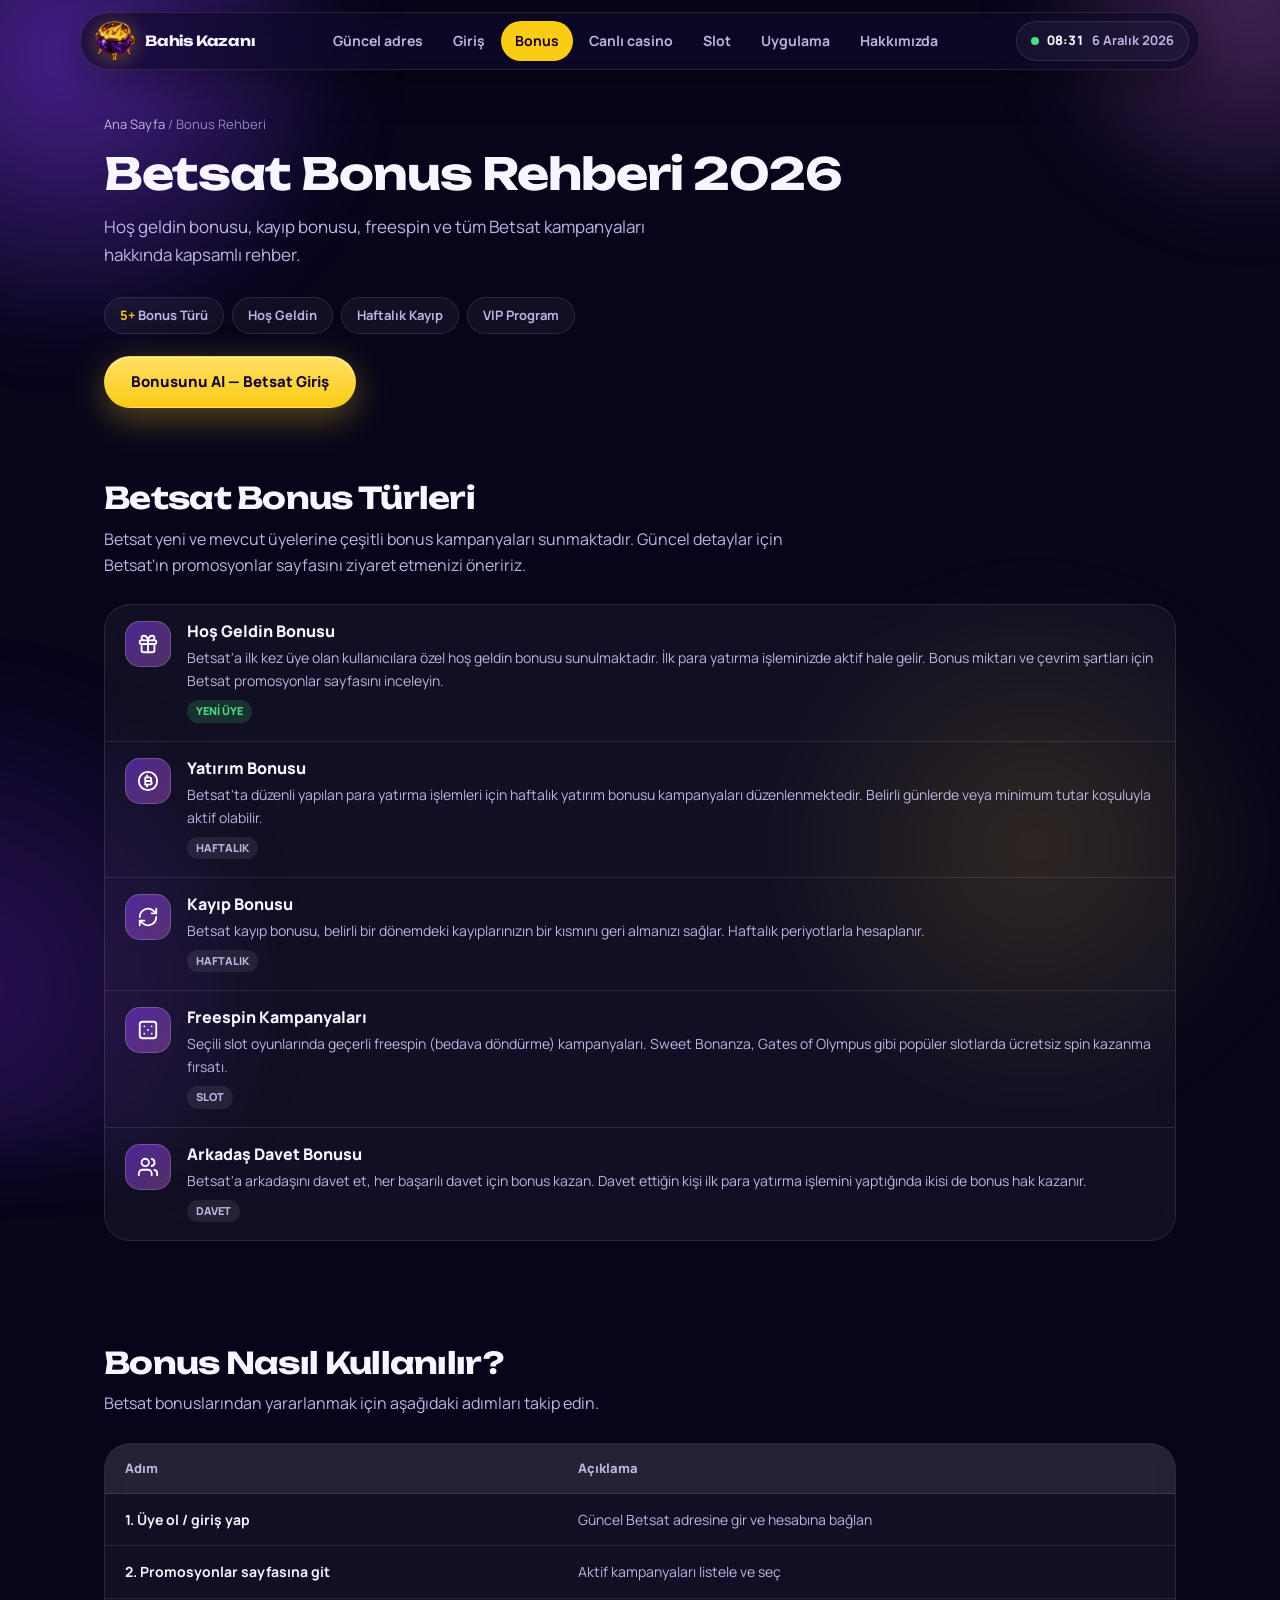
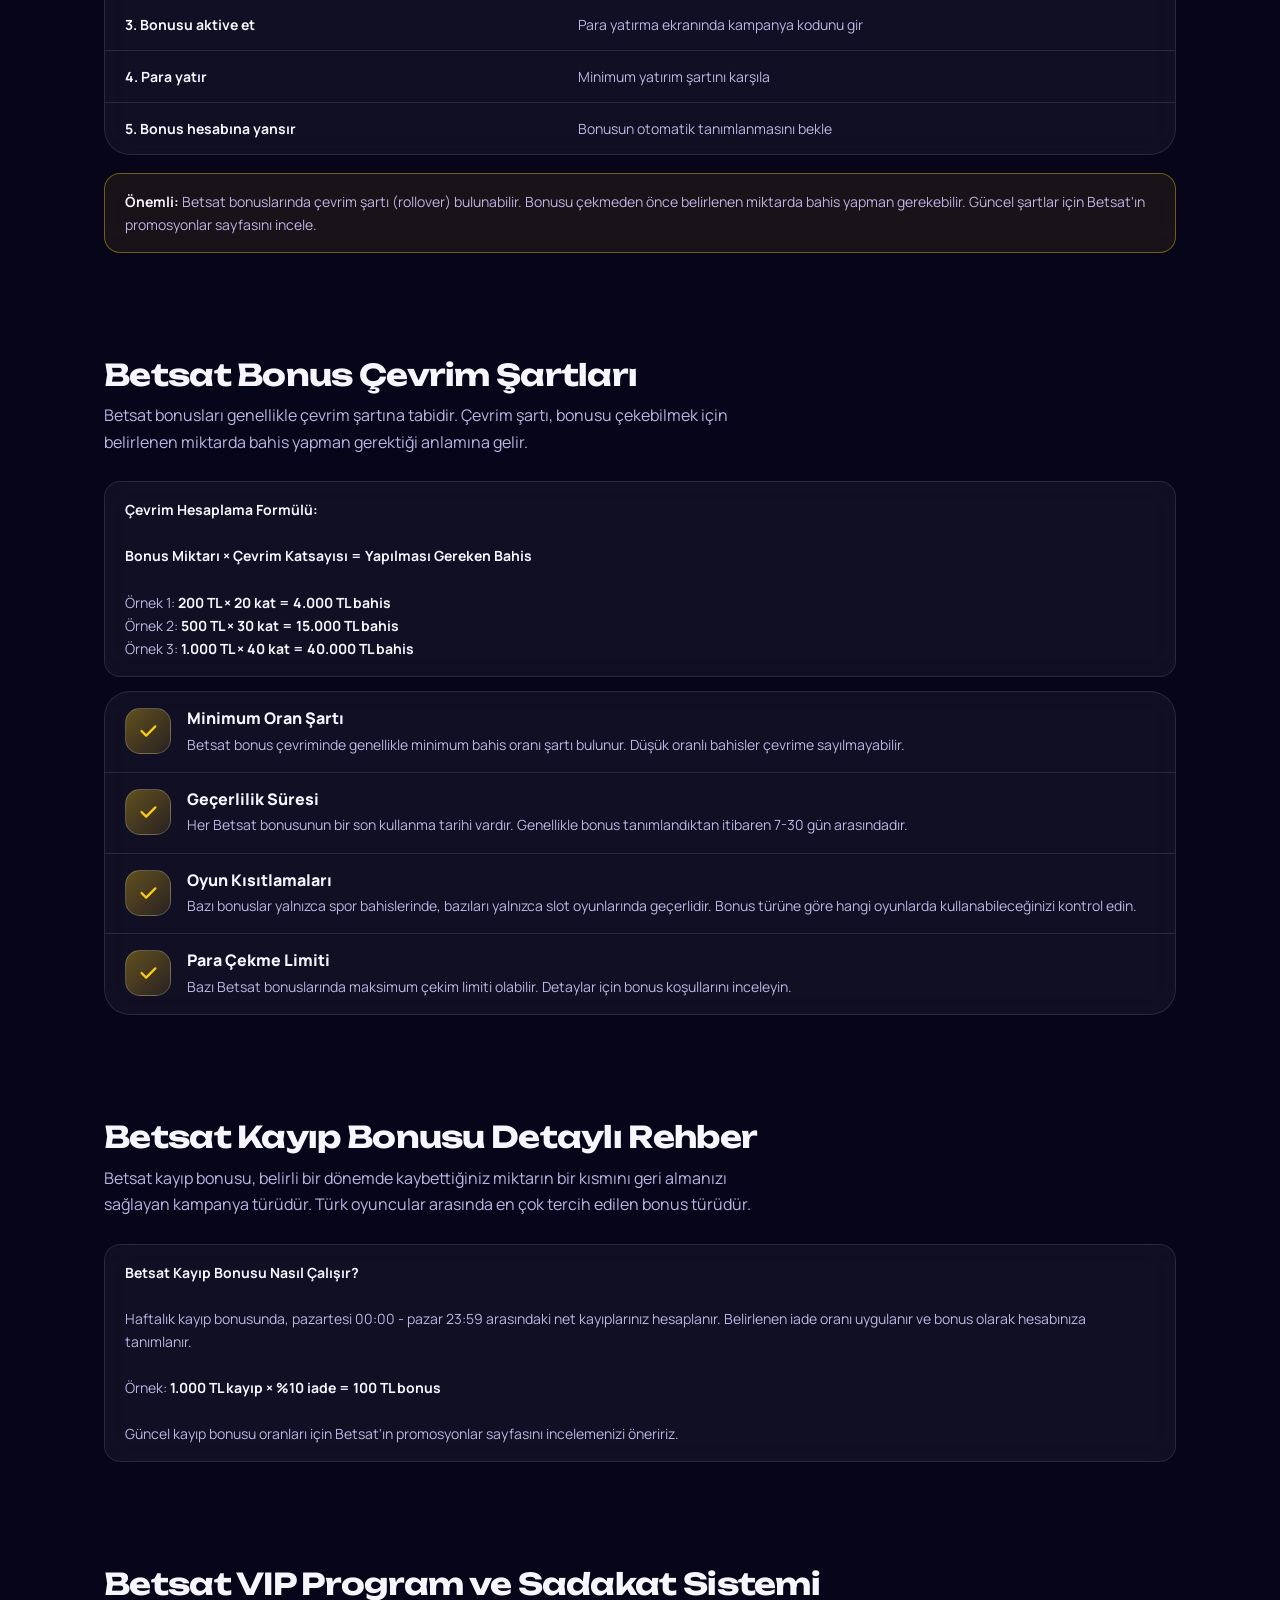
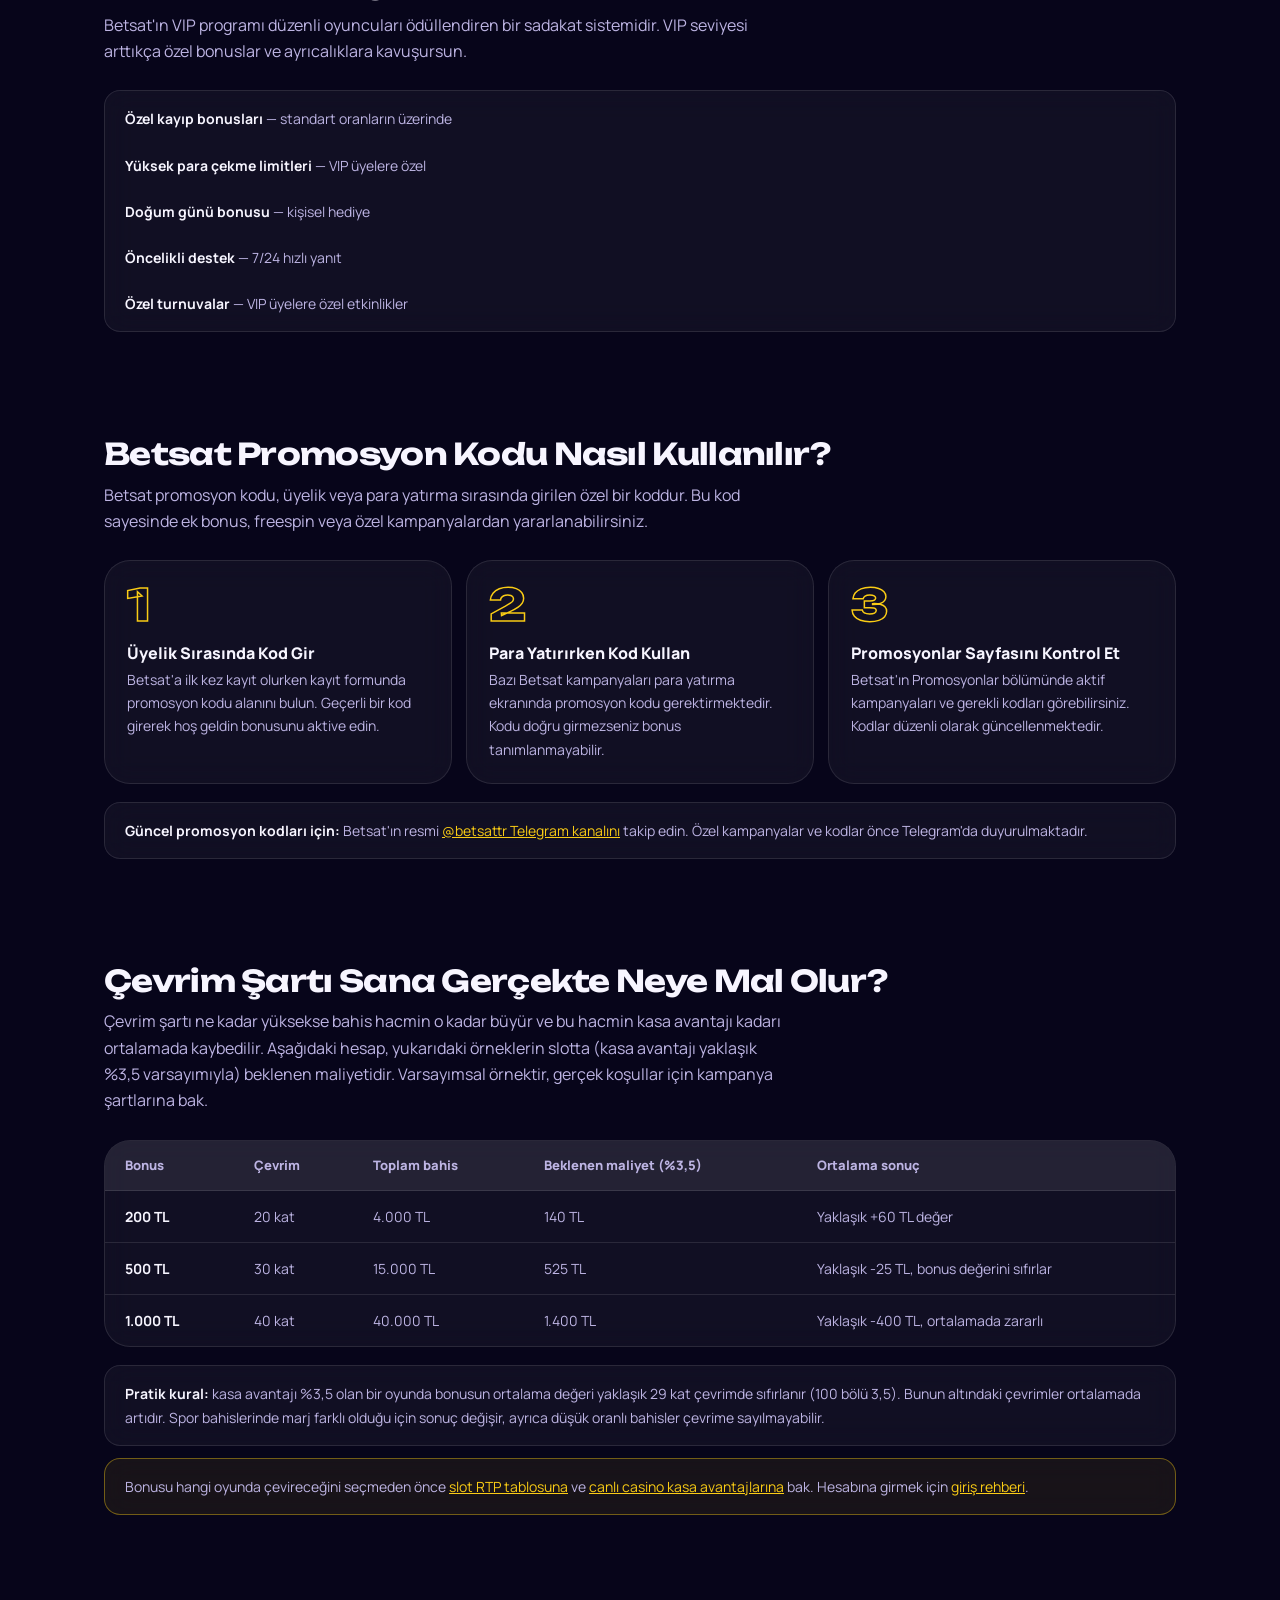
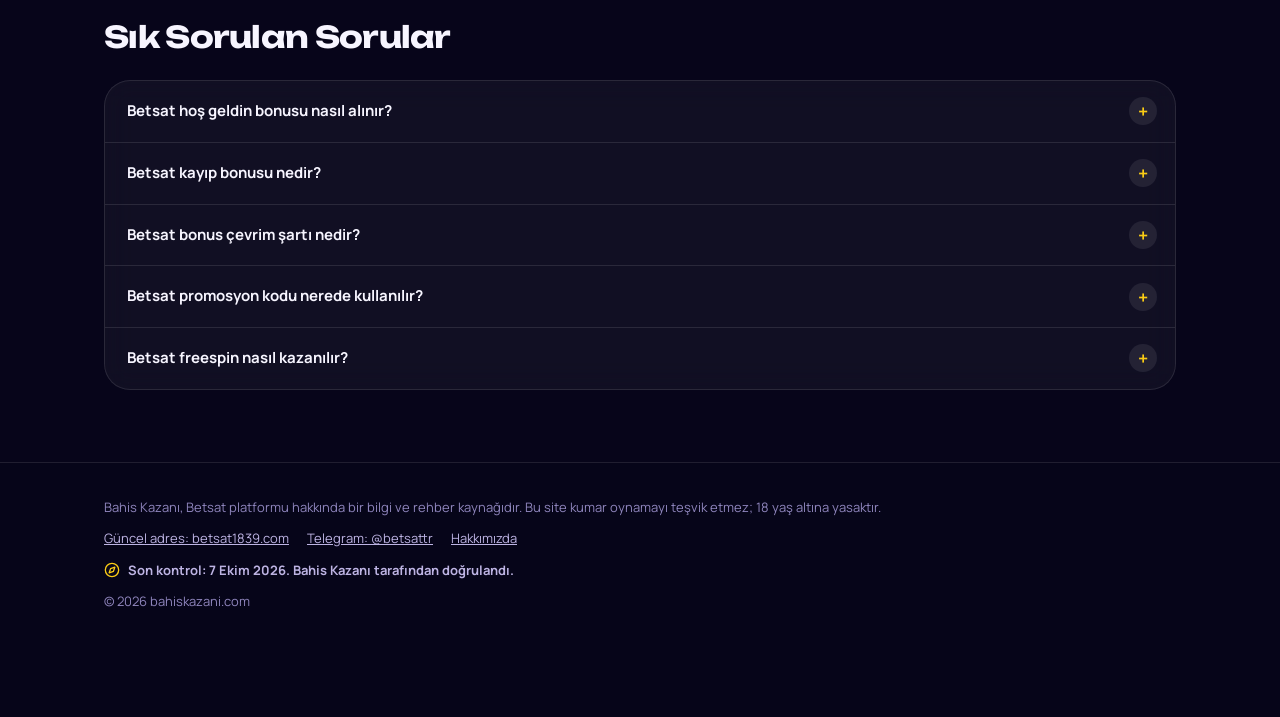
==== commit 3b8a66e5: "Update address check dates, add slot/bonus/login tables and internal links Co-Authored-By: Claude So" ====
--- a/betsat-bonus/index.html
+++ b/betsat-bonus/index.html
@@ -12,7 +12,7 @@
 <meta content="https://bahiskazani.com/betsat-bonus/" property="og:url"/>
 <meta content="article" property="og:type"/>
 <meta content="Bahis Kazanı" property="og:site_name"/>
-<meta content="2026-10-03" name="article:modified_time"/>
+<meta content="2026-10-07" name="article:modified_time"/>
 <script type="application/ld+json">
   {"@context":"https://schema.org","@type":"BreadcrumbList","itemListElement":[{"@type":"ListItem","position":1,"name":"Ana Sayfa","item":"https://bahiskazani.com/"},{"@type":"ListItem","position":2,"name":"Betsat Bonus Rehberi","item":"https://bahiskazani.com/betsat-bonus/"}]}
   </script>
@@ -20,12 +20,12 @@
   {"@context":"https://schema.org","@type":"FAQPage","mainEntity":[{"@type":"Question","name":"Betsat hoş geldin bonusu nasıl alınır?","acceptedAnswer":{"@type":"Answer","text":"Betsat'a ilk kez üye olduktan sonra ilk para yatırma işleminizde hoş geldin bonusu otomatik olarak aktive olur. Güncel detaylar için Betsat promosyonlar sayfasını inceleyin."}},{"@type":"Question","name":"Betsat kayıp bonusu nedir?","acceptedAnswer":{"@type":"Answer","text":"Betsat kayıp bonusu, belirli bir dönemdeki kayıplarınızın belirli bir oranının geri ödenmesidir. Genellikle haftalık periyotlarla hesaplanır."}},{"@type":"Question","name":"Betsat bonus çevrim şartı nedir?","acceptedAnswer":{"@type":"Answer","text":"Çevrim şartı, bonusu çekmeden önce yapmanız gereken bahis miktarıdır. Bonus miktarı ile çevrim katsayısının çarpımı kadar bahis yapmanız gerekir."}},{"@type":"Question","name":"Betsat promosyon kodu nerede kullanılır?","acceptedAnswer":{"@type":"Answer","text":"Betsat promosyon kodu üyelik sırasında kayıt formunda veya para yatırma ekranında ilgili alana girilir."}}]}
   </script>
 <script type="application/ld+json">
-  {"@context":"https://schema.org","@type":"WebPage","name":"Betsat Bonus Rehberi 2026","url":"https://bahiskazani.com/betsat-bonus/","description":"Hoş geldin bonusu, kayıp bonusu, yatırım bonusu, freespin ve tüm Betsat kampanyaları.","inLanguage":"tr","dateModified":"2026-10-03"}
+  {"@context":"https://schema.org","@type":"WebPage","name":"Betsat Bonus Rehberi 2026","url":"https://bahiskazani.com/betsat-bonus/","description":"Hoş geldin bonusu, kayıp bonusu, yatırım bonusu, freespin ve tüm Betsat kampanyaları.","inLanguage":"tr","dateModified":"2026-10-07"}
   </script>
 <link href="https://fonts.googleapis.com" rel="preconnect"/>
 <link crossorigin="" href="https://fonts.gstatic.com" rel="preconnect"/>
 <link href="https://fonts.googleapis.com/css2?family=Unbounded:wght@600;700;800&amp;family=Manrope:wght@400;600;700;800&amp;display=swap" rel="stylesheet"/>
-<link href="/style.css?v=8" rel="stylesheet"/>
+<link href="/style.css?v=9" rel="stylesheet"/>
 <link rel="icon" href="/favicon.ico" sizes="48x48">
 <link rel="icon" href="/icon-192.png" type="image/png" sizes="192x192">
 <link rel="apple-touch-icon" href="/apple-touch-icon.png">
@@ -181,6 +181,18 @@
 </div>
 </div></section>
 <section class="sec"><div class="wrap">
+<div class="sec-head"><h2>Çevrim Şartı Sana Gerçekte Neye Mal Olur?</h2><p>Çevrim şartı ne kadar yüksekse bahis hacmin o kadar büyür ve bu hacmin kasa avantajı kadarı ortalamada kaybedilir. Aşağıdaki hesap, yukarıdaki örneklerin slotta (kasa avantajı yaklaşık %3,5 varsayımıyla) beklenen maliyetidir. Varsayımsal örnektir, gerçek koşullar için kampanya şartlarına bak.</p></div>
+<div class="table-wrap"><table class="table">
+<thead><tr><th>Bonus</th><th>Çevrim</th><th>Toplam bahis</th><th>Beklenen maliyet (%3,5)</th><th>Ortalama sonuç</th></tr></thead>
+<tbody>
+<tr><td>200 TL</td><td>20 kat</td><td>4.000 TL</td><td>140 TL</td><td>Yaklaşık +60 TL değer</td></tr>
+<tr><td>500 TL</td><td>30 kat</td><td>15.000 TL</td><td>525 TL</td><td>Yaklaşık -25 TL, bonus değerini sıfırlar</td></tr>
+<tr><td>1.000 TL</td><td>40 kat</td><td>40.000 TL</td><td>1.400 TL</td><td>Yaklaşık -400 TL, ortalamada zararlı</td></tr>
+</tbody></table></div>
+<div class="note"><p><strong>Pratik kural:</strong> kasa avantajı %3,5 olan bir oyunda bonusun ortalama değeri yaklaşık 29 kat çevrimde sıfırlanır (100 bölü 3,5). Bunun altındaki çevrimler ortalamada artıdır. Spor bahislerinde marj farklı olduğu için sonuç değişir, ayrıca düşük oranlı bahisler çevrime sayılmayabilir.</p></div>
+<div class="note note-warn"><p>Bonusu hangi oyunda çevireceğini seçmeden önce <a href="/betsat-slot/">slot RTP tablosuna</a> ve <a href="/betsat-canli-casino/">canlı casino kasa avantajlarına</a> bak. Hesabına girmek için <a href="/betsat-giris/">giriş rehberi</a>.</p></div>
+</div></section>
+<section class="sec"><div class="wrap">
 <div class="sec-head"><h2>Sık Sorulan Sorular</h2></div>
 <div class="faq">
 <details>
@@ -214,12 +226,12 @@
 <a href="https://t.me/betsattr" rel="noopener" target="_blank">Telegram: @betsattr</a>
 <a href="/hakkimizda/">Hakkımızda</a>
 </nav>
-<p class="seal"><span class="i i-compass"></span>Son kontrol: 3 Ekim 2026. Bahis Kazanı tarafından doğrulandı.</p>
+<p class="seal"><span class="i i-compass"></span>Son kontrol: 7 Ekim 2026. Bahis Kazanı tarafından doğrulandı.</p>
     <p>© 2026 bahiskazani.com</p>
 </div>
 </footer>
 <div class="dock">
-<div><b>betsat1839.com</b>Güncel adres, 3 Ekim</div>
+<div><b>betsat1839.com</b>Güncel adres, 7 Ekim</div>
 <a class="btn btn-go btn-s" href="https://bsafcdn.com/C.ashx?btag=a_9477b_678c_&amp;affid=20402&amp;siteid=9477&amp;adid=678&amp;c=" rel="sponsored nofollow noopener" target="_blank" data-cta="alt-cubuk">Giriş yap</a>
 </div>
 <script defer="" src="/site.js?v=8"></script>
--- a/style.css
+++ b/style.css
@@ -290,3 +290,5 @@
 .hero-art .kazan{transition:filter .35s}
 .hero-split:has(.btn-go:hover) .kazan{filter:brightness(1.12) drop-shadow(0 22px 45px rgba(124,58,237,.45)) drop-shadow(0 0 46px rgba(250,204,21,.6))}
 @media (max-width:560px){.verified{margin-left:0}}
+.table-wrap{overflow-x:auto}
+@media (max-width:560px){.table th,.table td{padding:11px 10px;font-size:13px}}
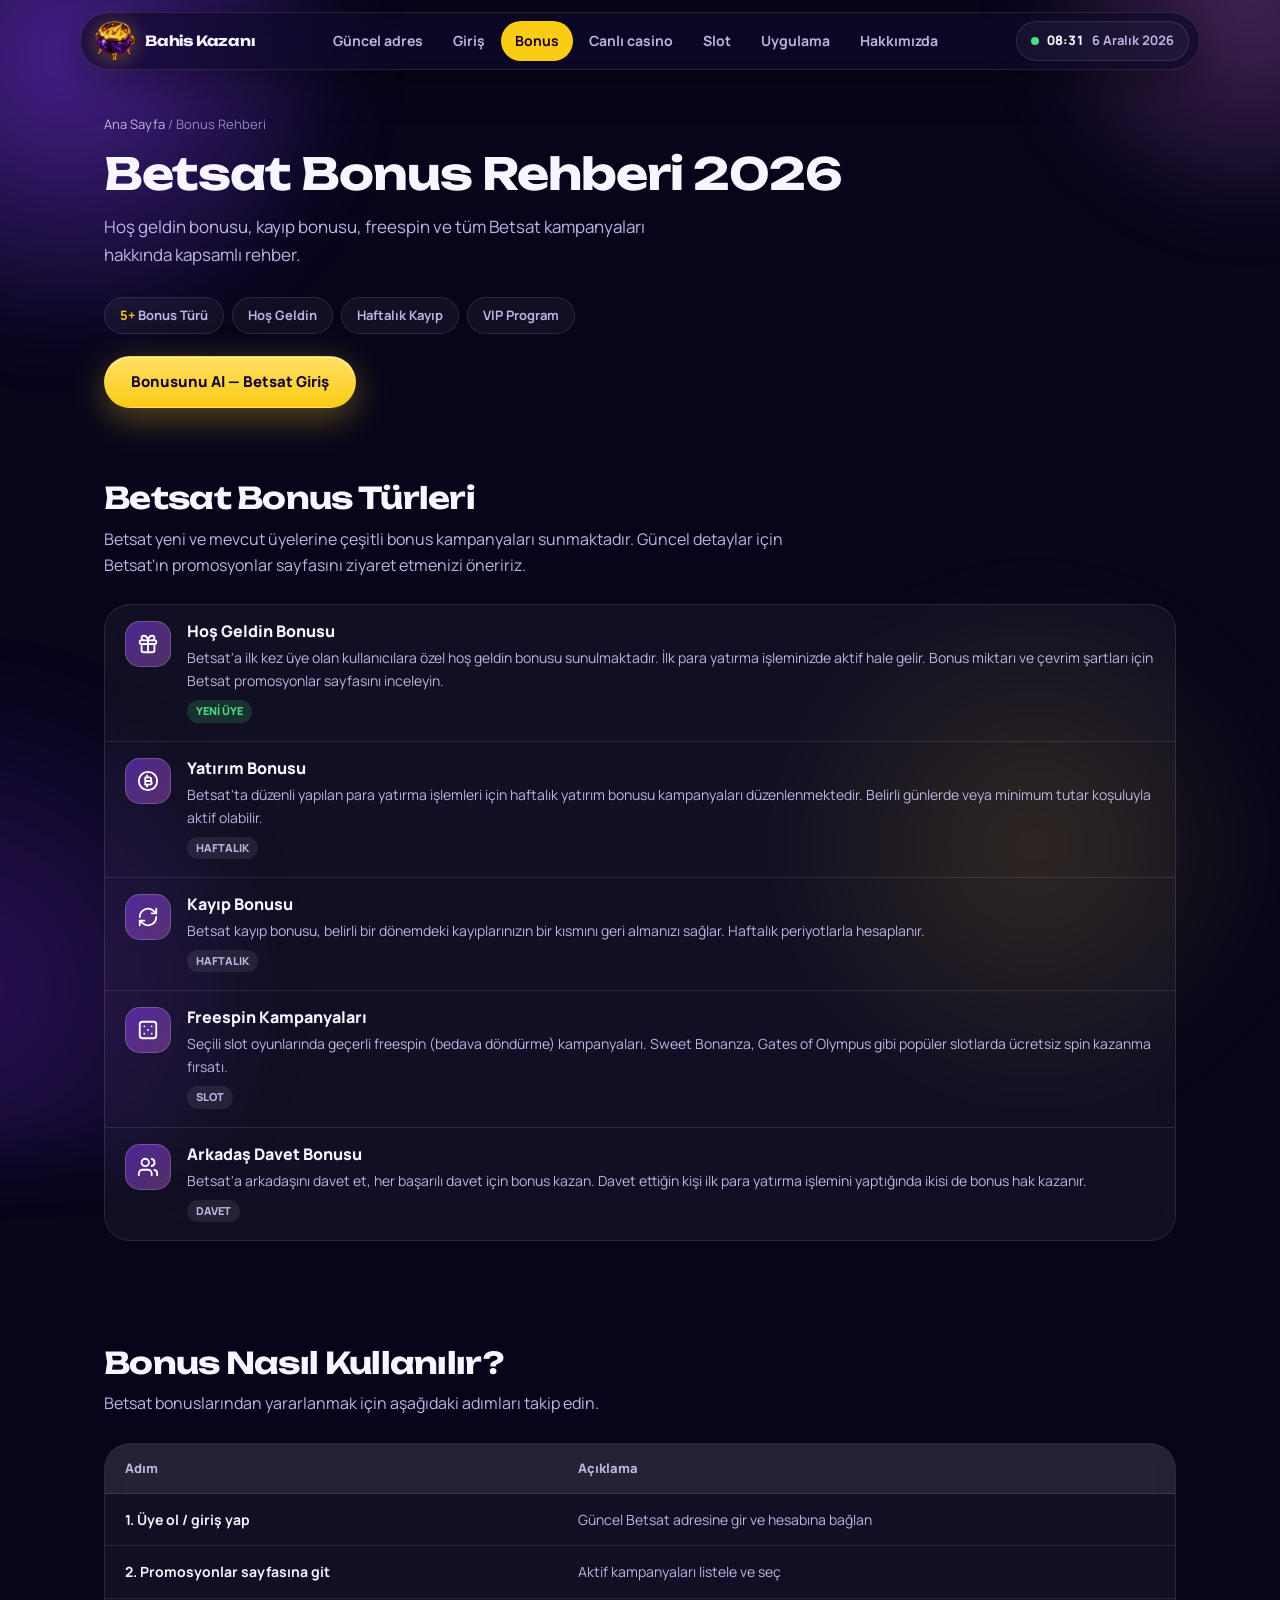
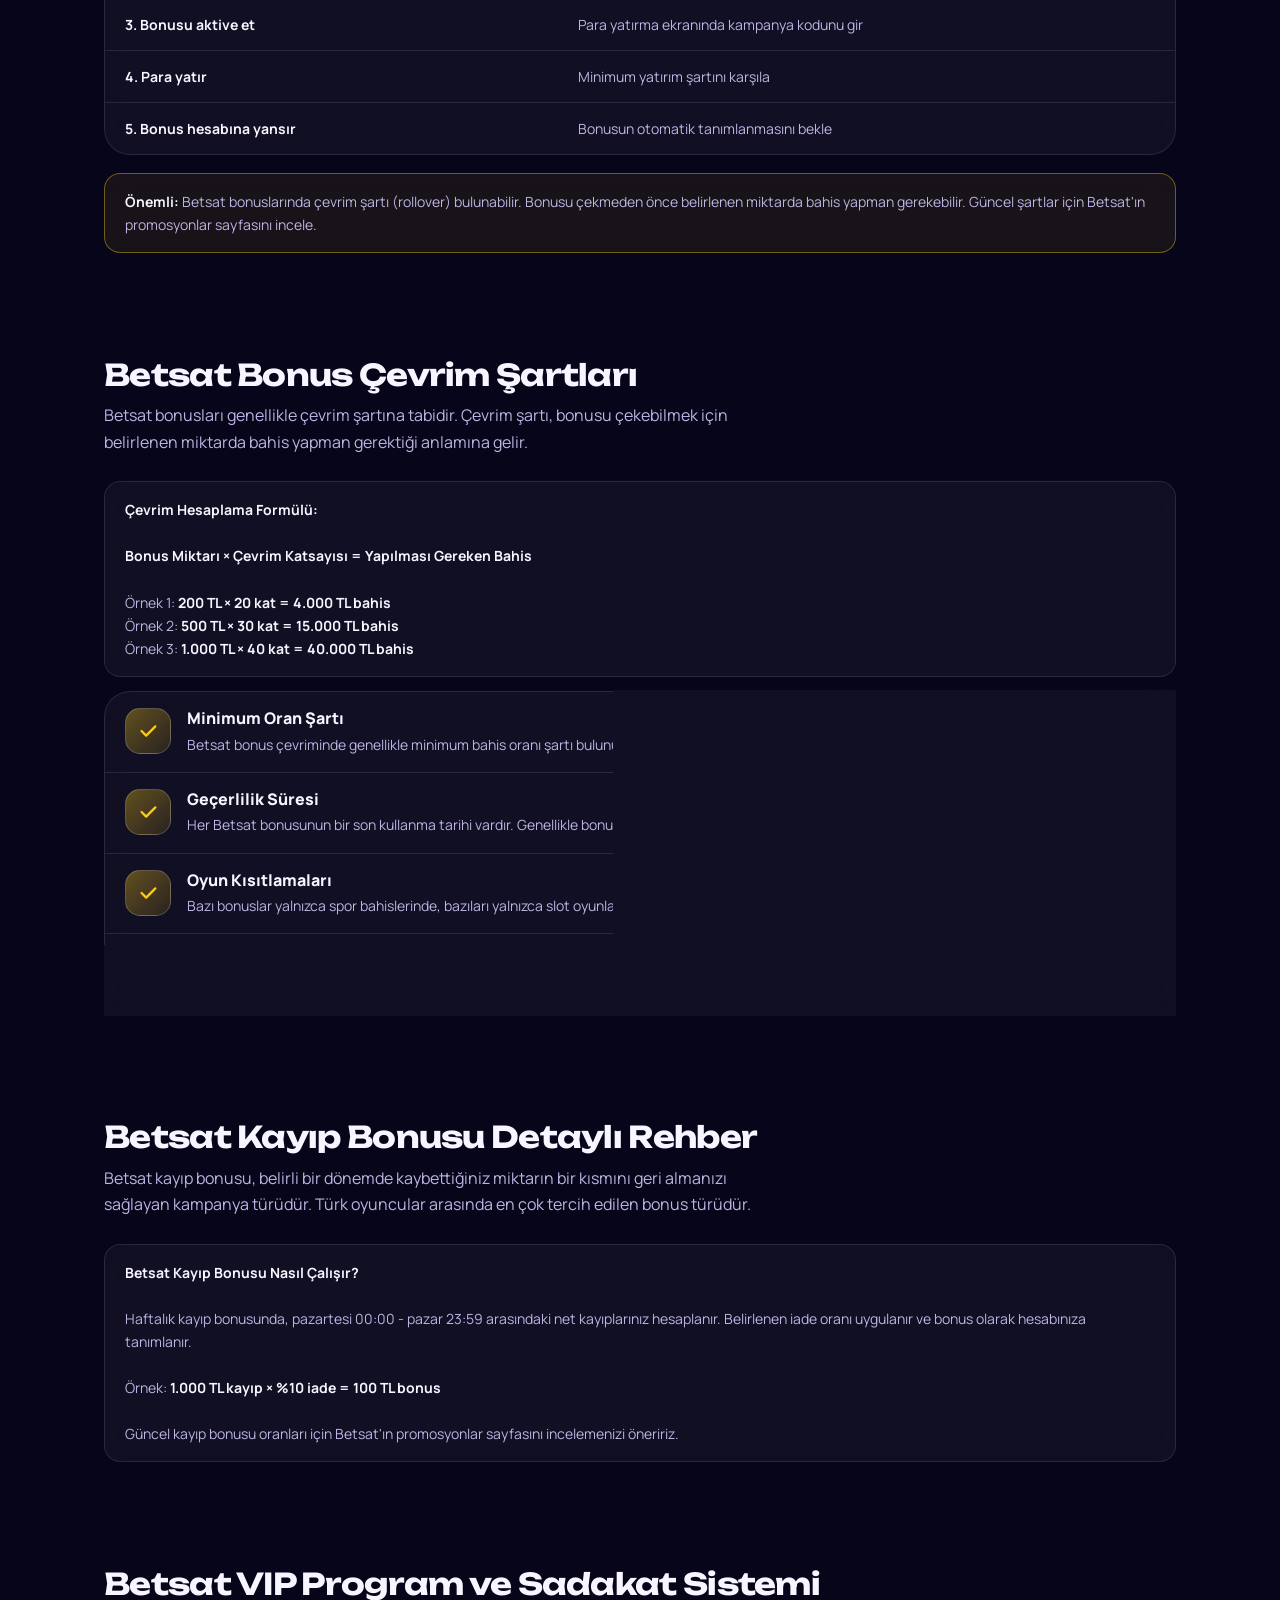
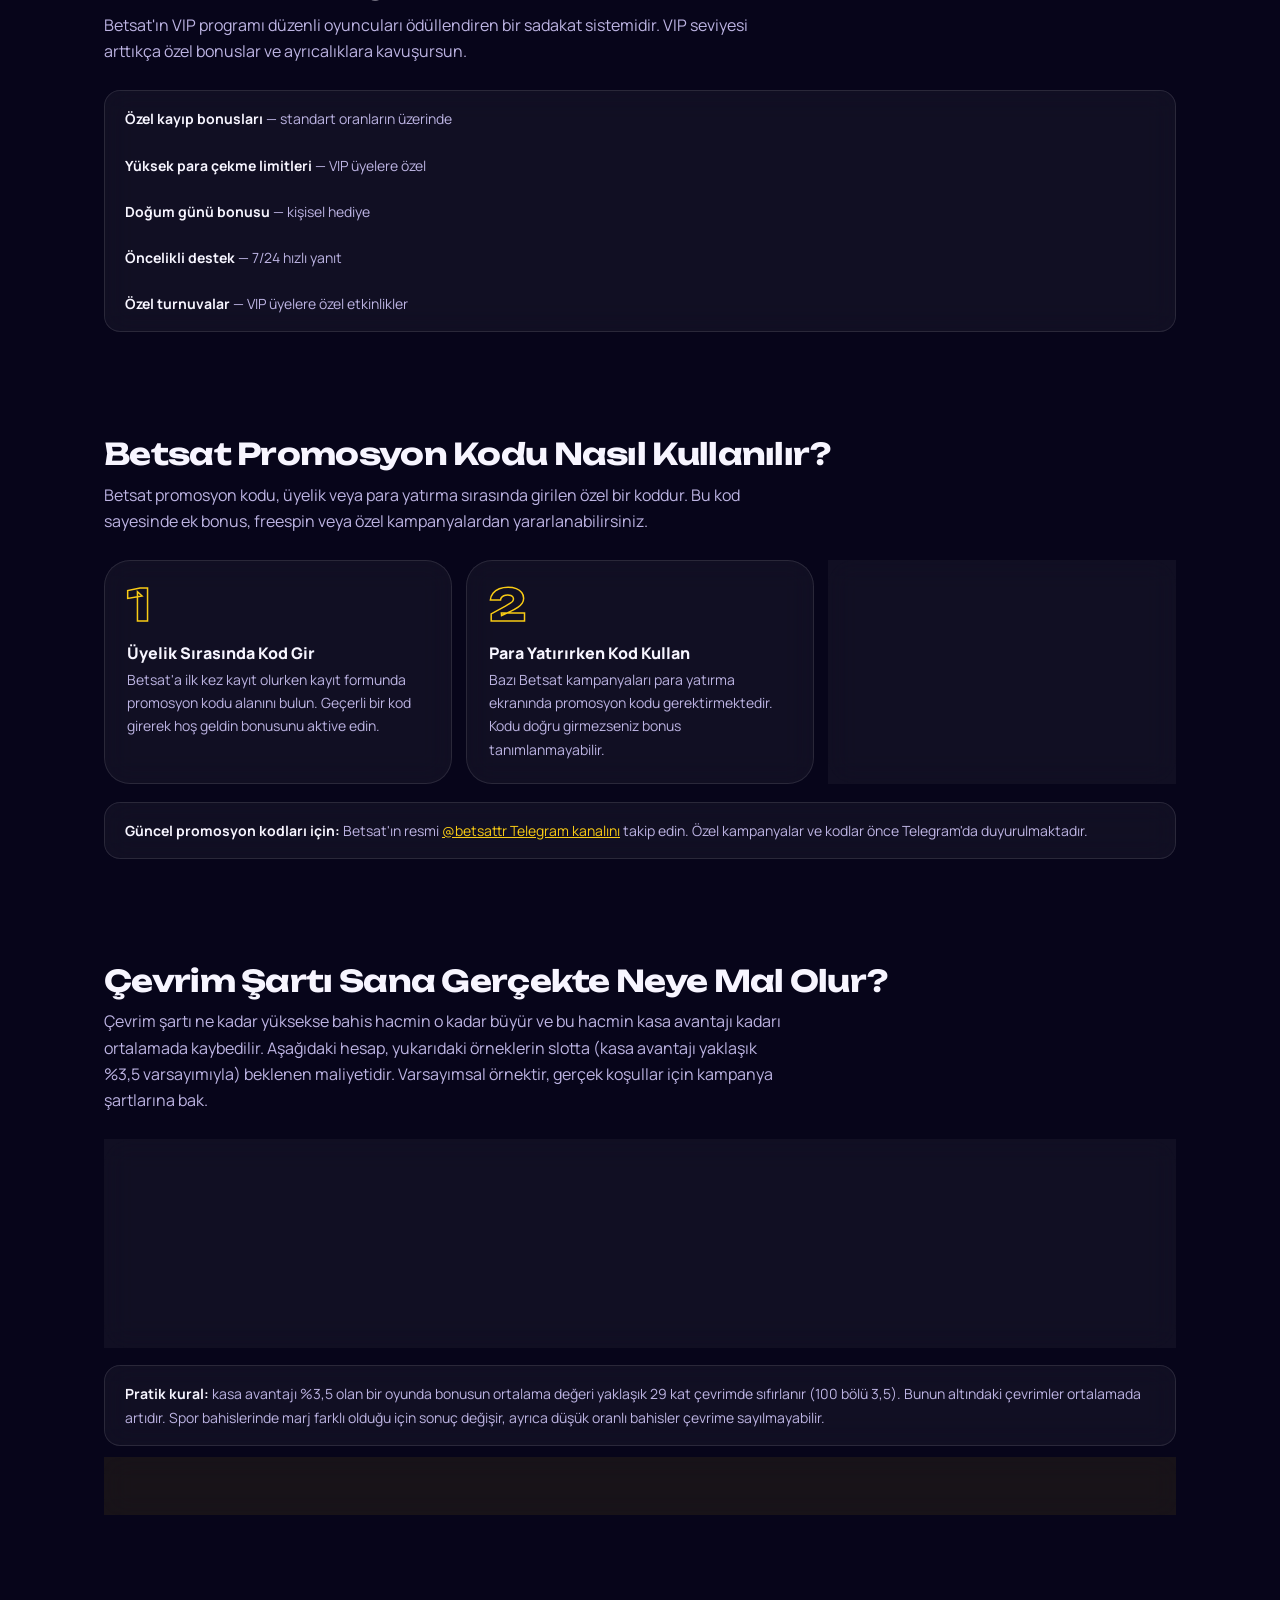
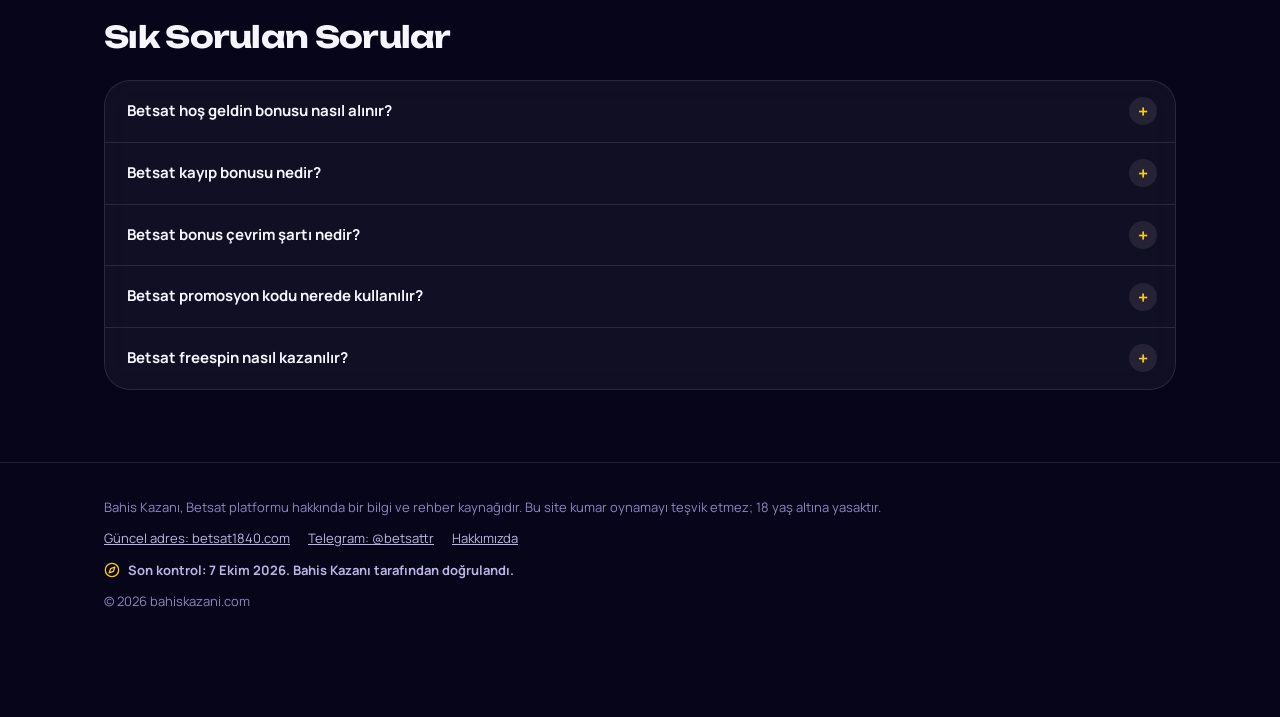
==== commit f1eadde8: "Update active Betsat address to betsat1840.com, next 1841 Co-Authored-By: Claude Sonnet 5.5 <noreply" ====
--- a/betsat-bonus/index.html
+++ b/betsat-bonus/index.html
@@ -55,7 +55,7 @@
 <a href="/betsat-uygulama/">Uygulama</a>
 <a href="/hakkimizda/">Hakkımızda</a>
 </nav>
-<a href="https://bsafcdn.com/C.ashx?btag=a_9477b_678c_&amp;affid=20402&amp;siteid=9477&amp;adid=678&amp;c=" target="_blank" rel="sponsored nofollow noopener" class="btn btn-go btn-s top-cta" title="betsat1839.com" data-cta="ust-menu">Giriş yap</a>
+<a href="https://bsafcdn.com/C.ashx?btag=a_9477b_678c_&amp;affid=20402&amp;siteid=9477&amp;adid=678&amp;c=" target="_blank" rel="sponsored nofollow noopener" class="btn btn-go btn-s top-cta" title="betsat1840.com" data-cta="ust-menu">Giriş yap</a>
     <div aria-label="Türkiye saati" class="clock-pill num"><span class="live"></span><b data-time-short="">--:--</b><span class="cp-date" data-date=""></span></div>
 </div>
 </header>
@@ -222,7 +222,7 @@
 <div class="wrap">
 <p>Bahis Kazanı, Betsat platformu hakkında bir bilgi ve rehber kaynağıdır. Bu site kumar oynamayı teşvik etmez; 18 yaş altına yasaktır.</p>
 <nav aria-label="Alt bağlantılar">
-<a href="https://bsafcdn.com/C.ashx?btag=a_9477b_678c_&amp;affid=20402&amp;siteid=9477&amp;adid=678&amp;c=" rel="sponsored nofollow noopener" target="_blank" data-cta="footer">Güncel adres: betsat1839.com</a>
+<a href="https://bsafcdn.com/C.ashx?btag=a_9477b_678c_&amp;affid=20402&amp;siteid=9477&amp;adid=678&amp;c=" rel="sponsored nofollow noopener" target="_blank" data-cta="footer">Güncel adres: betsat1840.com</a>
 <a href="https://t.me/betsattr" rel="noopener" target="_blank">Telegram: @betsattr</a>
 <a href="/hakkimizda/">Hakkımızda</a>
 </nav>
@@ -231,7 +231,7 @@
 </div>
 </footer>
 <div class="dock">
-<div><b>betsat1839.com</b>Güncel adres, 7 Ekim</div>
+<div><b>betsat1840.com</b>Güncel adres, 7 Ekim</div>
 <a class="btn btn-go btn-s" href="https://bsafcdn.com/C.ashx?btag=a_9477b_678c_&amp;affid=20402&amp;siteid=9477&amp;adid=678&amp;c=" rel="sponsored nofollow noopener" target="_blank" data-cta="alt-cubuk">Giriş yap</a>
 </div>
 <script defer="" src="/site.js?v=8"></script>
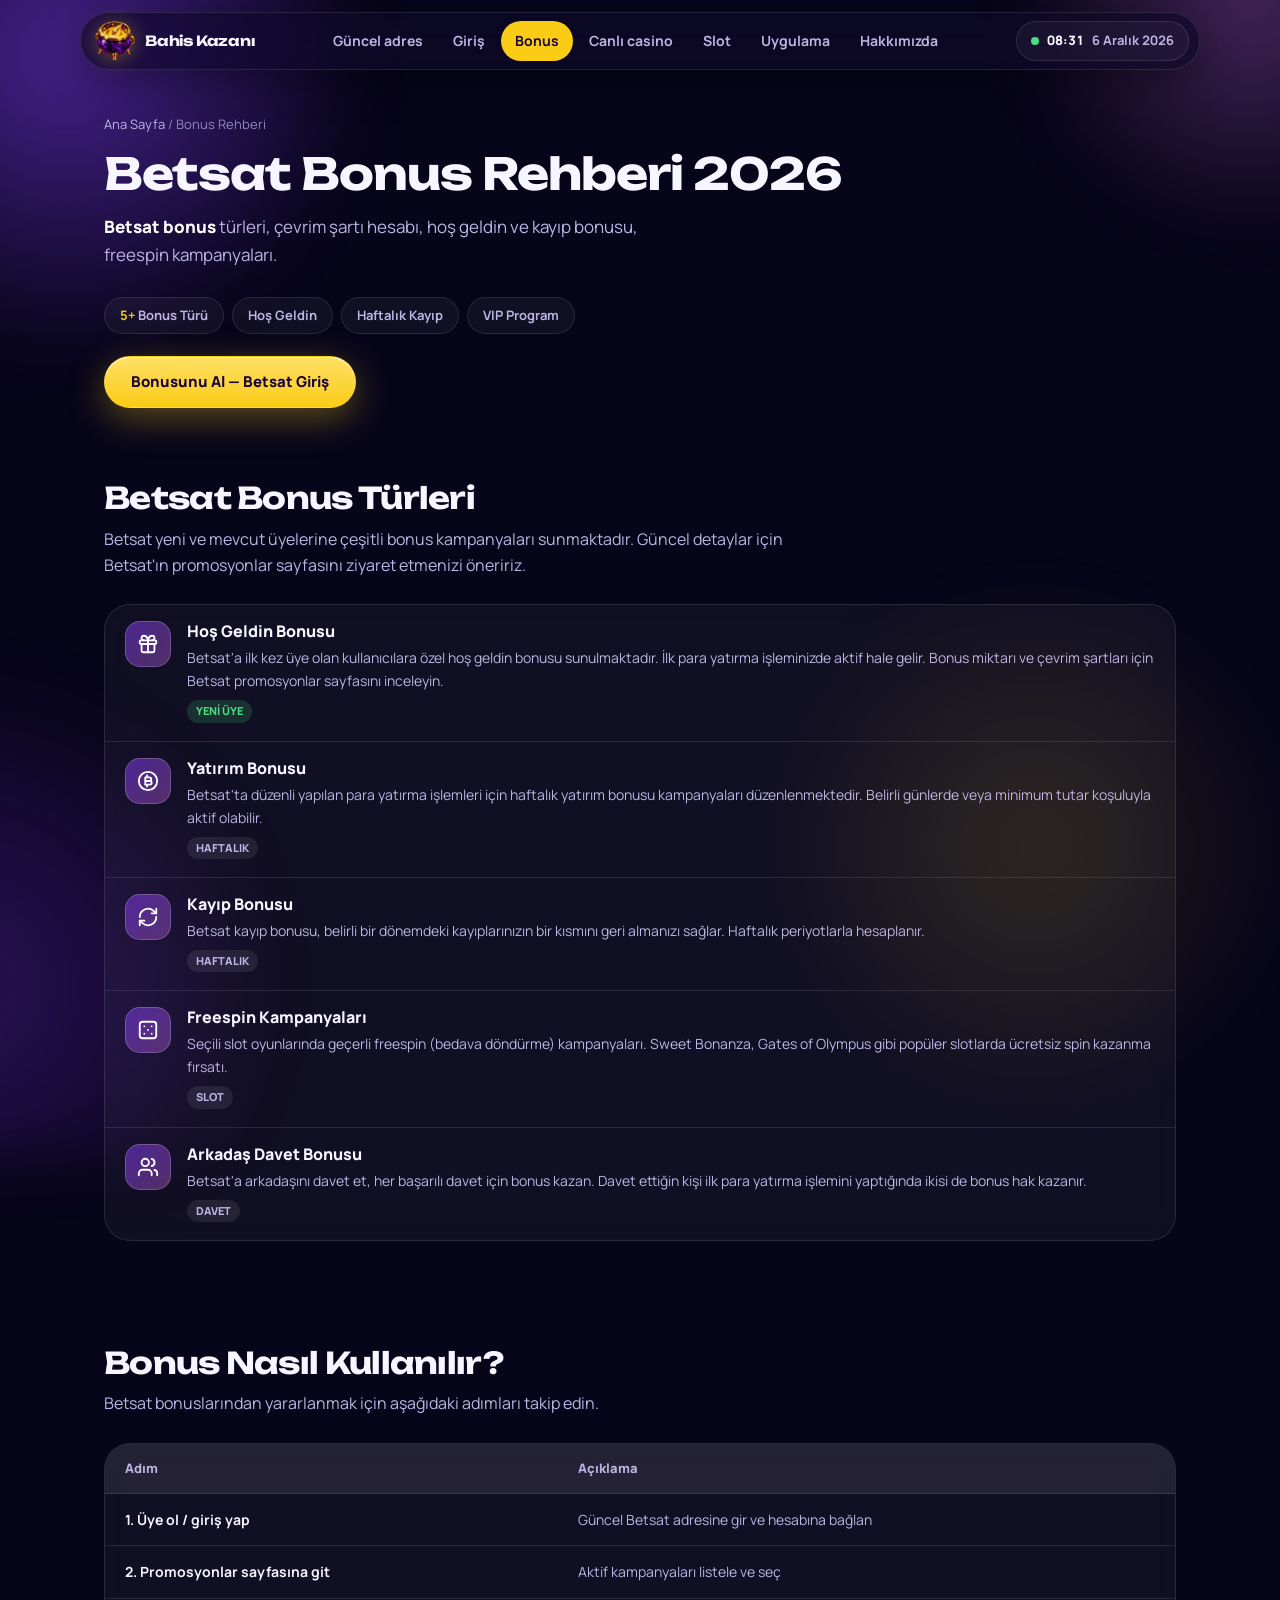
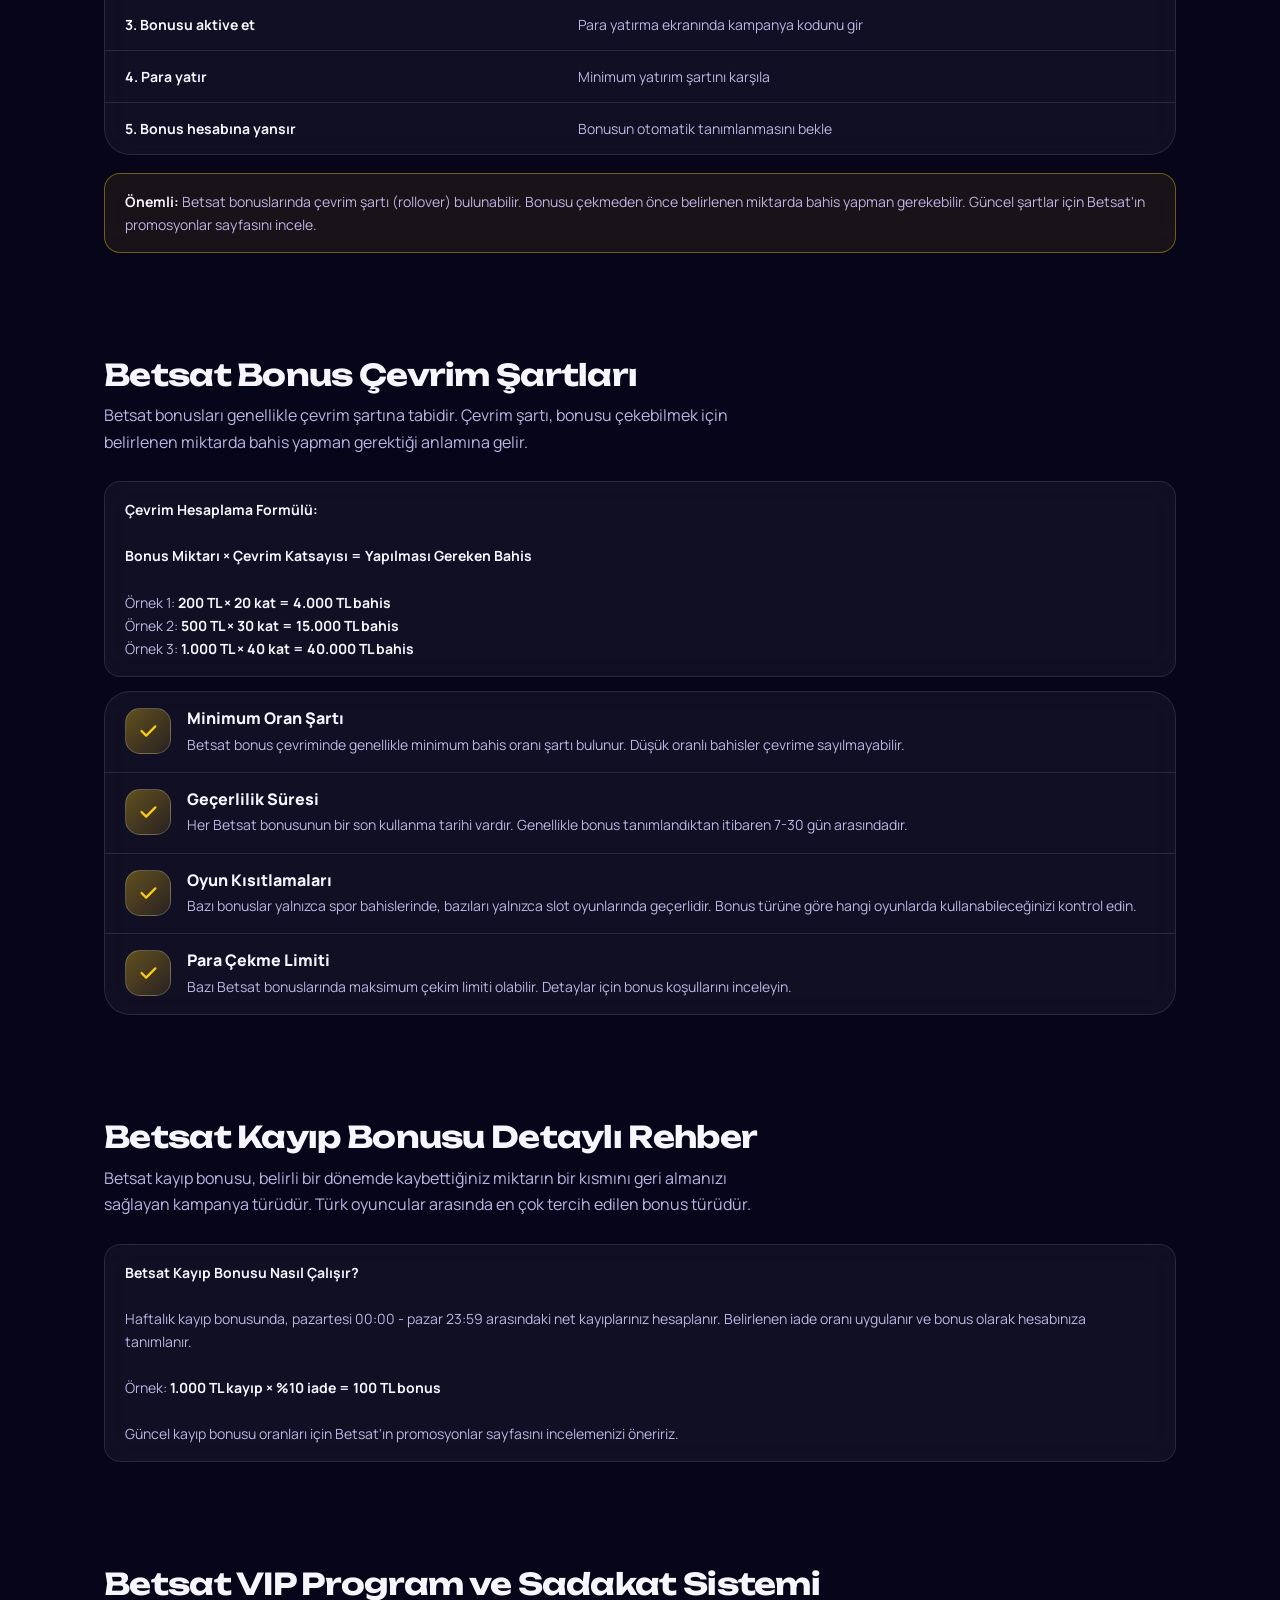
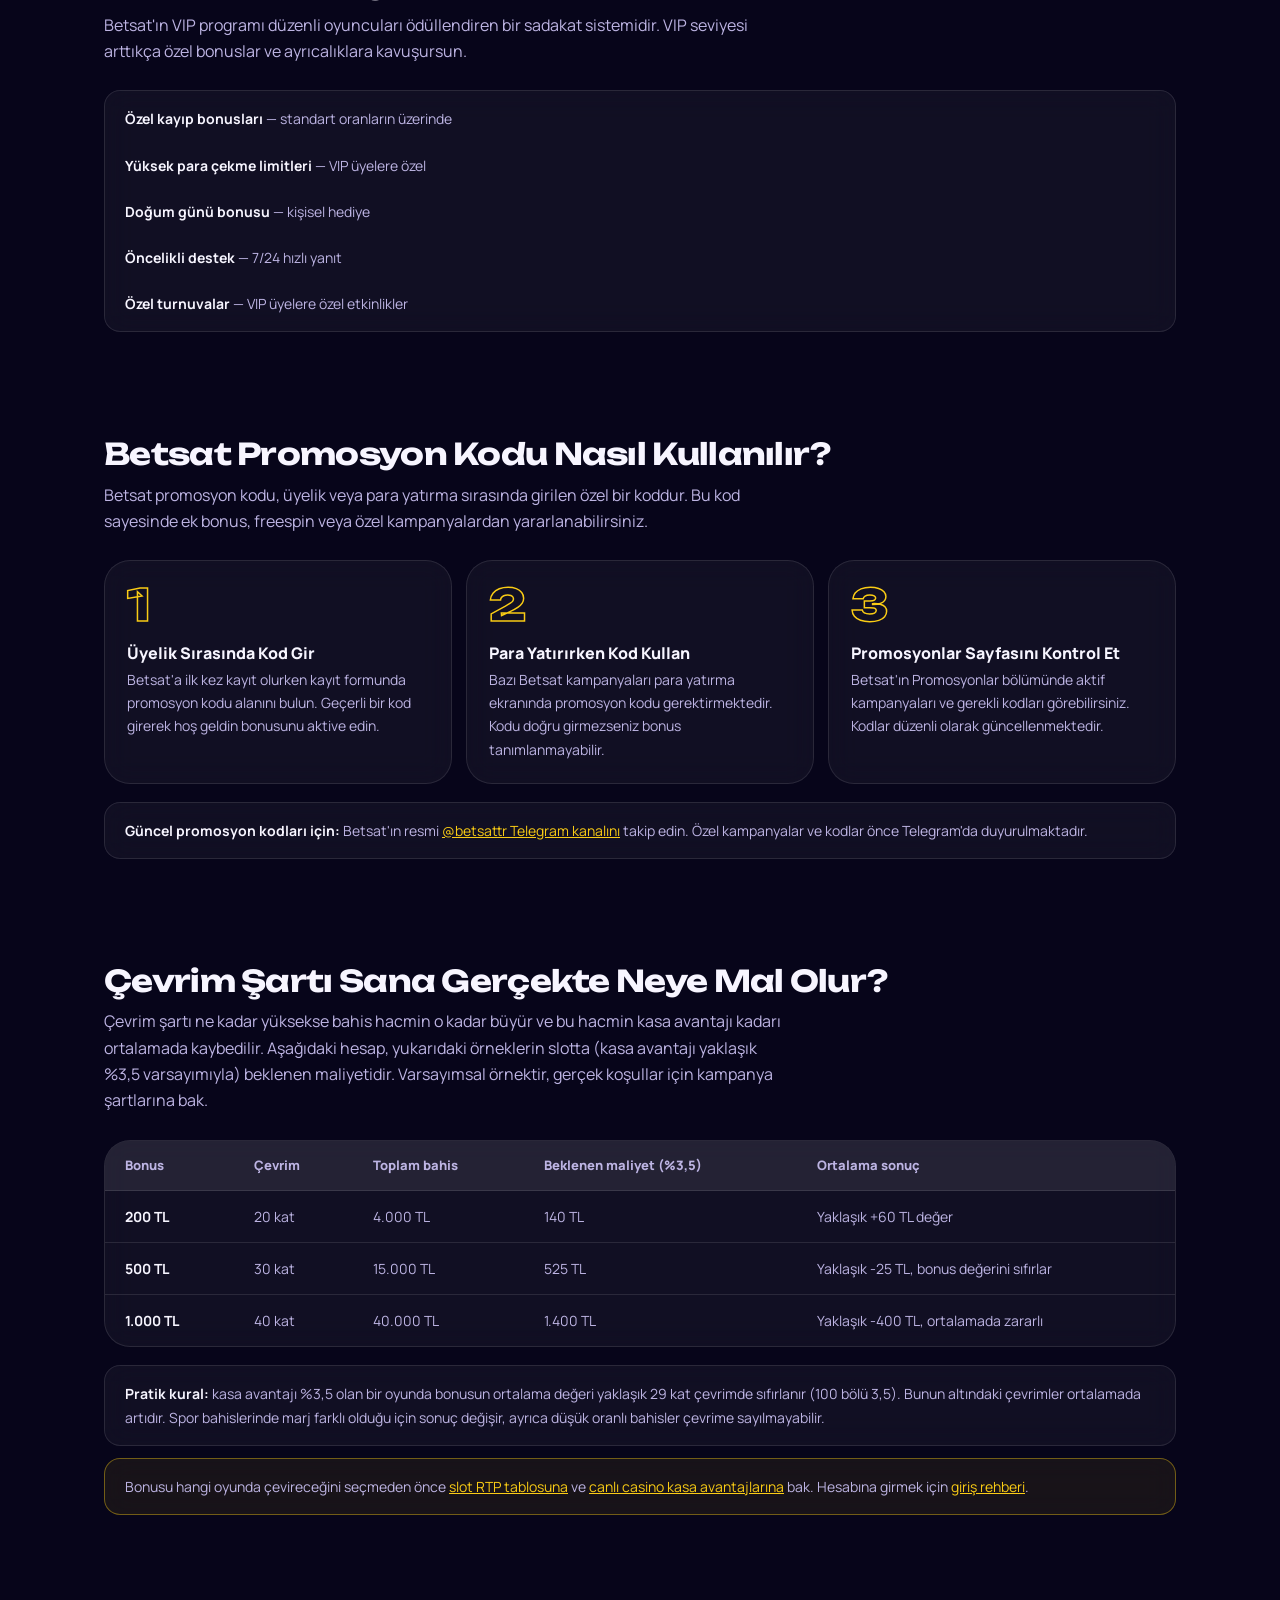
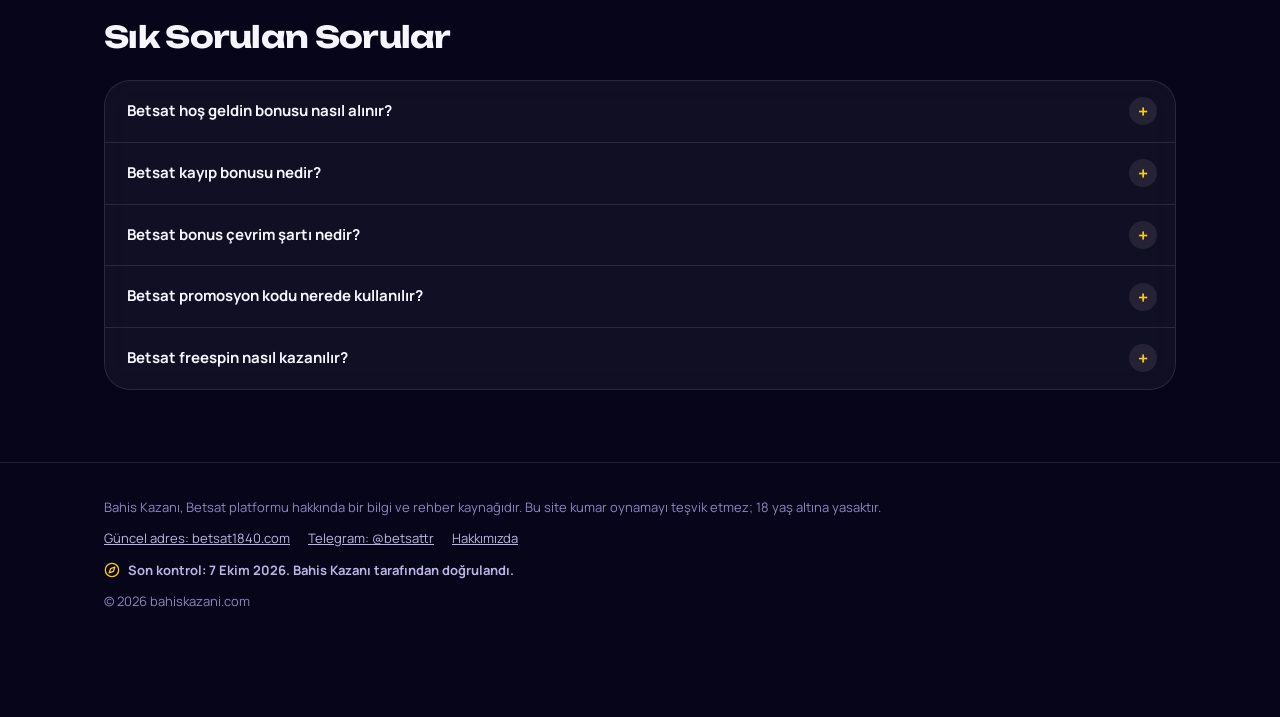
==== commit e1a22d5e: "On-page SEO: address in index/login titles, trim slot title, bold key phrases in leads Co-Authored-B" ====
--- a/betsat-bonus/index.html
+++ b/betsat-bonus/index.html
@@ -25,7 +25,7 @@
 <link href="https://fonts.googleapis.com" rel="preconnect"/>
 <link crossorigin="" href="https://fonts.gstatic.com" rel="preconnect"/>
 <link href="https://fonts.googleapis.com/css2?family=Unbounded:wght@600;700;800&amp;family=Manrope:wght@400;600;700;800&amp;display=swap" rel="stylesheet"/>
-<link href="/style.css?v=9" rel="stylesheet"/>
+<link href="/style.css?v=10" rel="stylesheet"/>
 <link rel="icon" href="/favicon.ico" sizes="48x48">
 <link rel="icon" href="/icon-192.png" type="image/png" sizes="192x192">
 <link rel="apple-touch-icon" href="/apple-touch-icon.png">
@@ -60,7 +60,7 @@
 </div>
 </header>
 <main>
-<section class="hero"><div class="wrap"><nav aria-label="breadcrumb" class="crumb"><a href="/">Ana Sayfa</a> / <span>Bonus Rehberi</span></nav><h1>Betsat Bonus Rehberi 2026</h1><p class="lead">Hoş geldin bonusu, kayıp bonusu, freespin ve tüm Betsat kampanyaları hakkında kapsamlı rehber.</p><div class="chips"><span class="chip"><b>5+</b> Bonus Türü</span><span class="chip">Hoş Geldin</span><span class="chip">Haftalık Kayıp</span><span class="chip">VIP Program</span></div><div class="actions"><a class="btn btn-go" href="https://bsafcdn.com/C.ashx?btag=a_9477b_678c_&amp;affid=20402&amp;siteid=9477&amp;adid=678&amp;c=" rel="sponsored nofollow noopener" target="_blank" data-cta="sayfa-ici">Bonusunu Al — Betsat Giriş</a></div></div></section>
+<section class="hero"><div class="wrap"><nav aria-label="breadcrumb" class="crumb"><a href="/">Ana Sayfa</a> / <span>Bonus Rehberi</span></nav><h1>Betsat Bonus Rehberi 2026</h1><p class="lead"><strong>Betsat bonus</strong> türleri, çevrim şartı hesabı, hoş geldin ve kayıp bonusu, freespin kampanyaları.</p><div class="chips"><span class="chip"><b>5+</b> Bonus Türü</span><span class="chip">Hoş Geldin</span><span class="chip">Haftalık Kayıp</span><span class="chip">VIP Program</span></div><div class="actions"><a class="btn btn-go" href="https://bsafcdn.com/C.ashx?btag=a_9477b_678c_&amp;affid=20402&amp;siteid=9477&amp;adid=678&amp;c=" rel="sponsored nofollow noopener" target="_blank" data-cta="sayfa-ici">Bonusunu Al — Betsat Giriş</a></div></div></section>
 <section class="sec"><div class="wrap">
 <div class="sec-head"><h2>Betsat Bonus Türleri</h2><p>Betsat yeni ve mevcut üyelerine çeşitli bonus kampanyaları sunmaktadır. Güncel detaylar için Betsat'ın promosyonlar sayfasını ziyaret etmenizi öneririz.</p></div>
 <div class="rows">
--- a/style.css
+++ b/style.css
@@ -61,6 +61,7 @@
 .crumb a:hover{color:var(--yellow)}
 h1{font-family:var(--display);font-weight:700;font-size:clamp(26px,4vw,44px);line-height:1.12;letter-spacing:-1px;margin-bottom:14px;max-width:18ch}
 .lead{font-size:17px;color:var(--muted);max-width:58ch;margin-bottom:28px}
+.lead strong{color:var(--text,#fff);font-weight:800}
 .actions{display:flex;flex-wrap:wrap;gap:10px}
 
 /* bento */
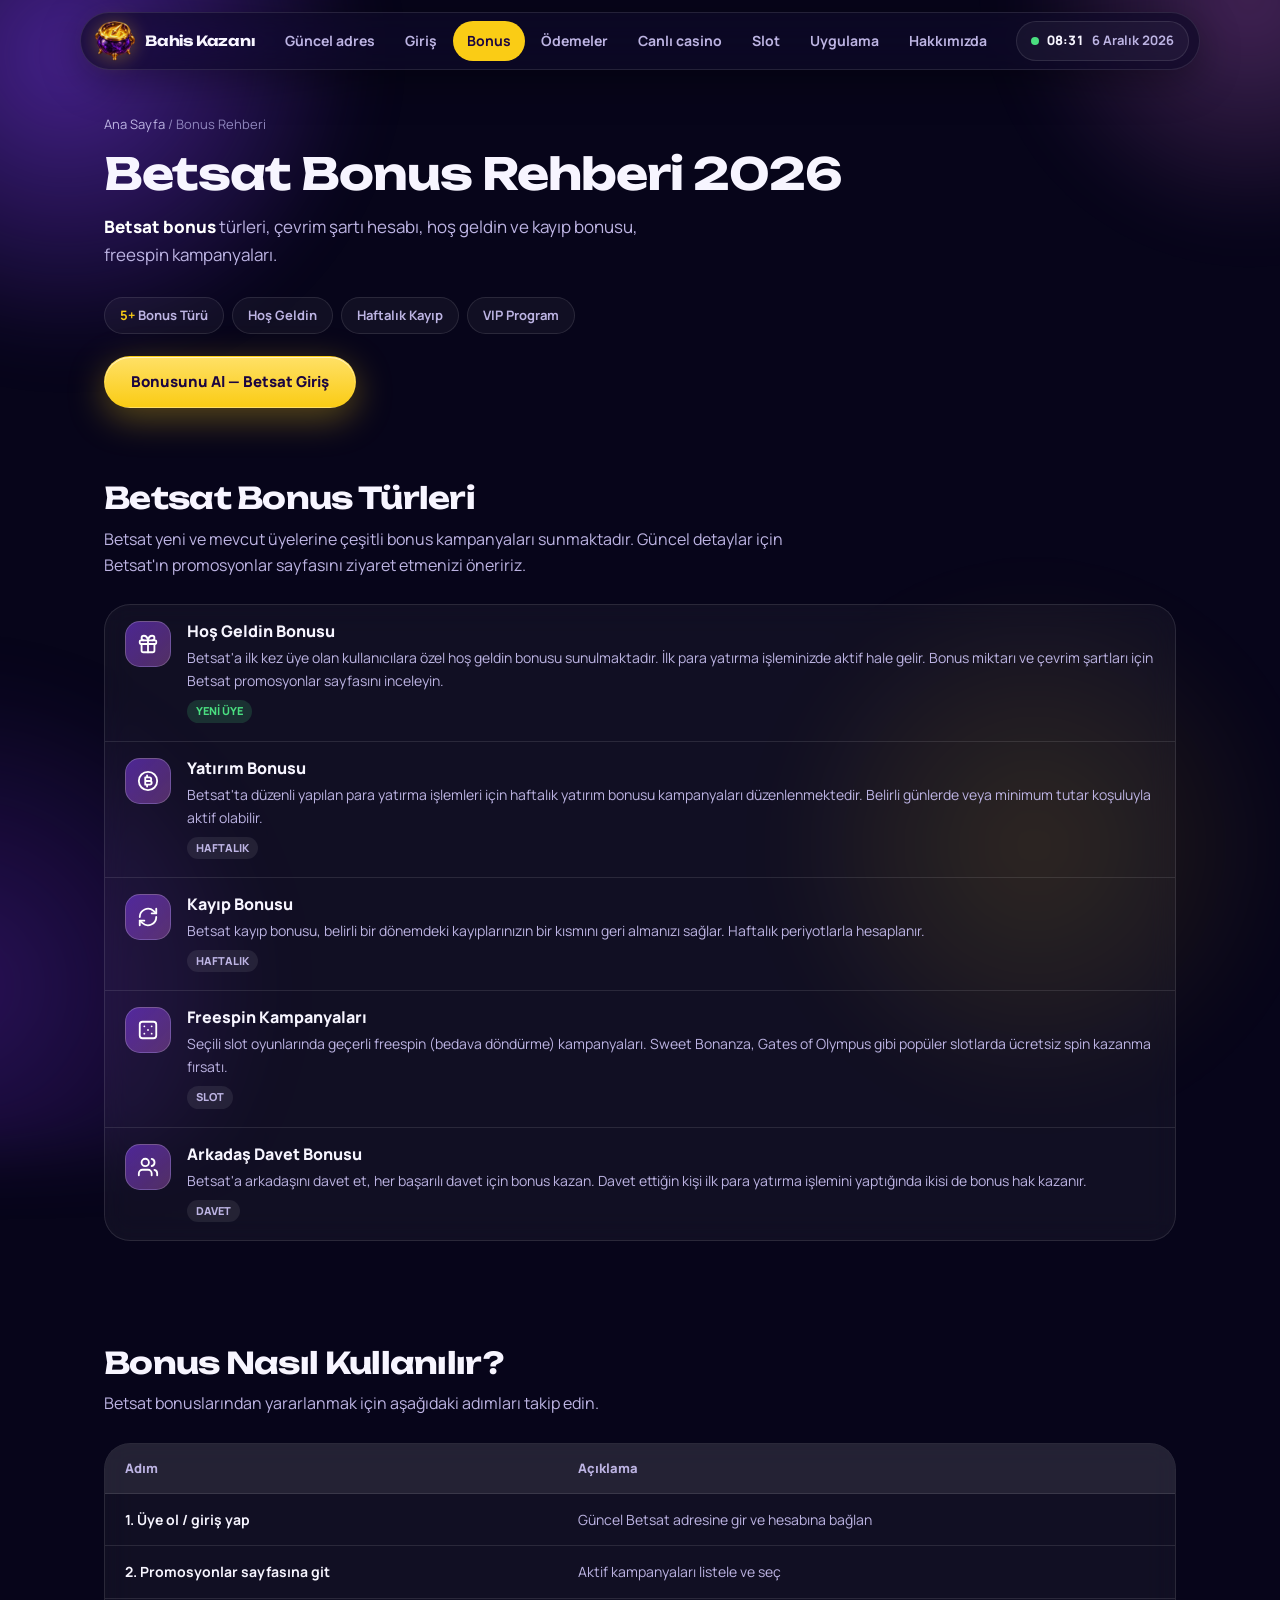
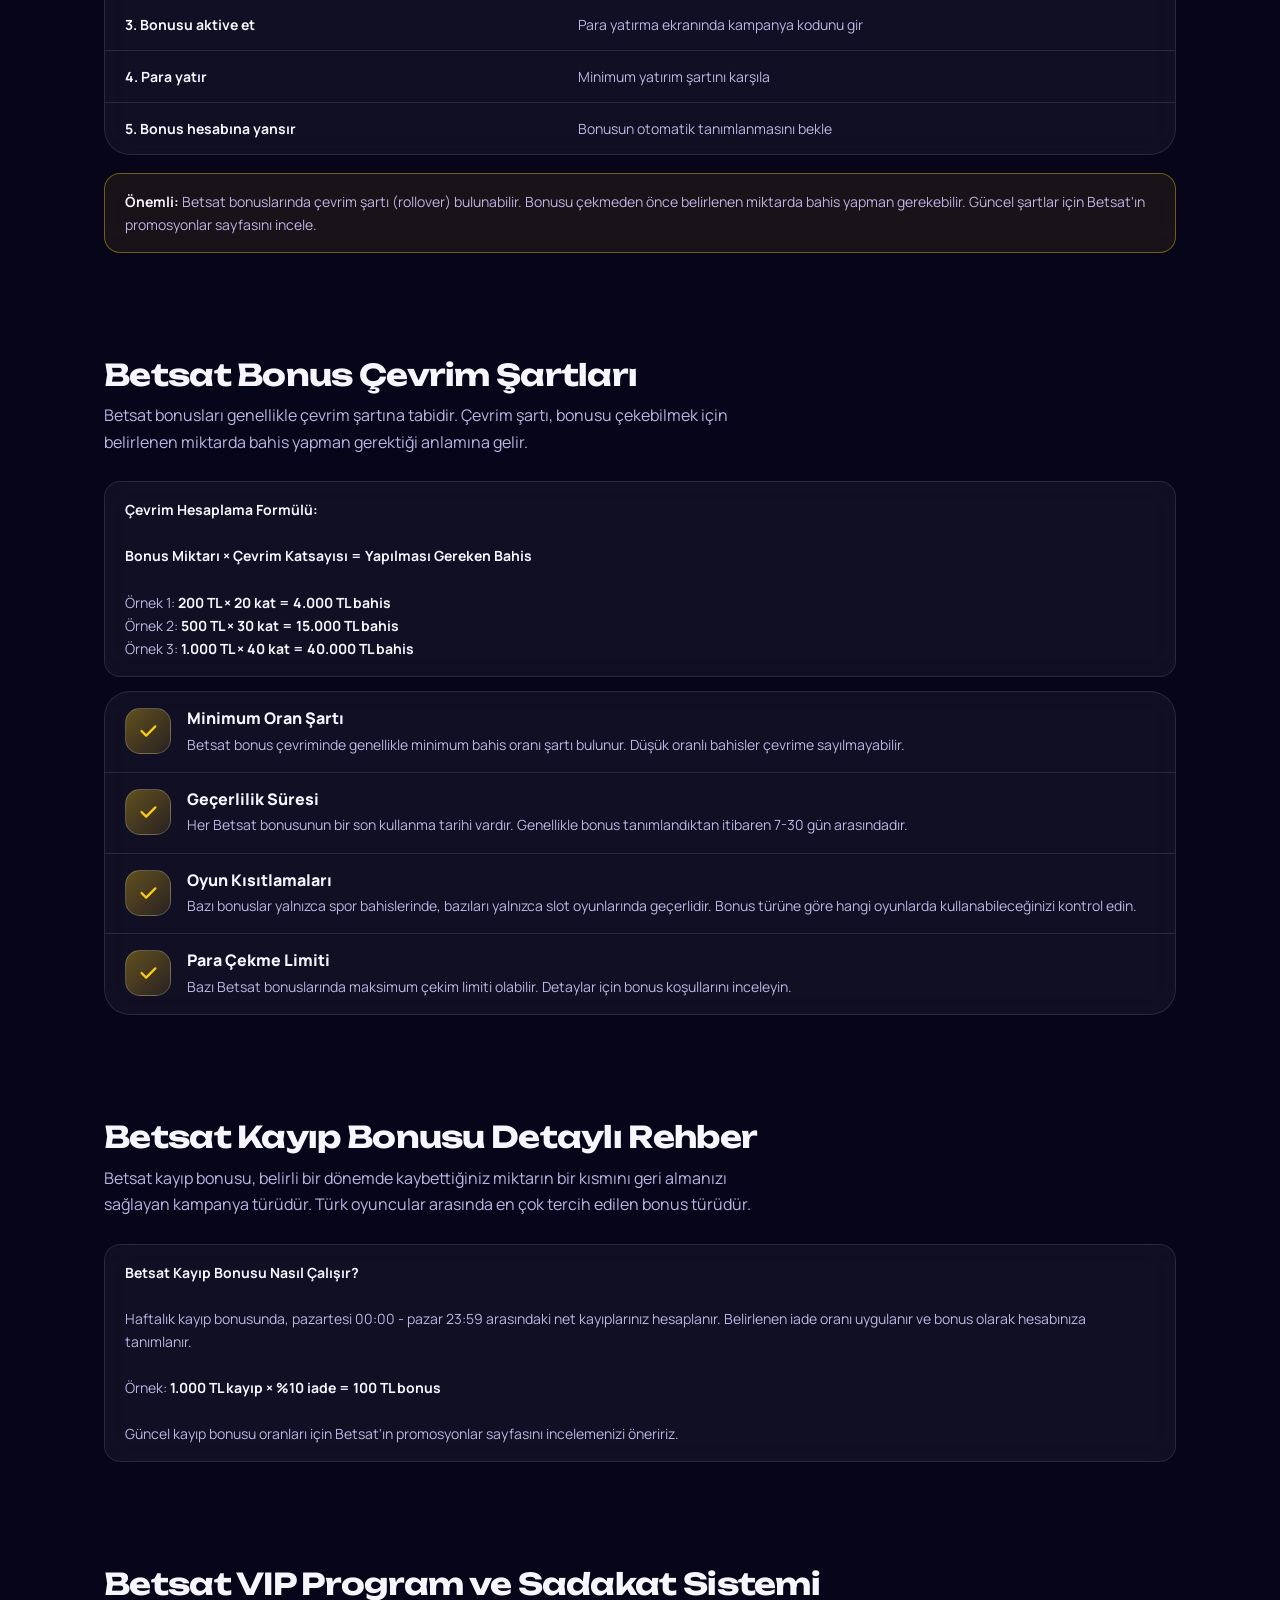
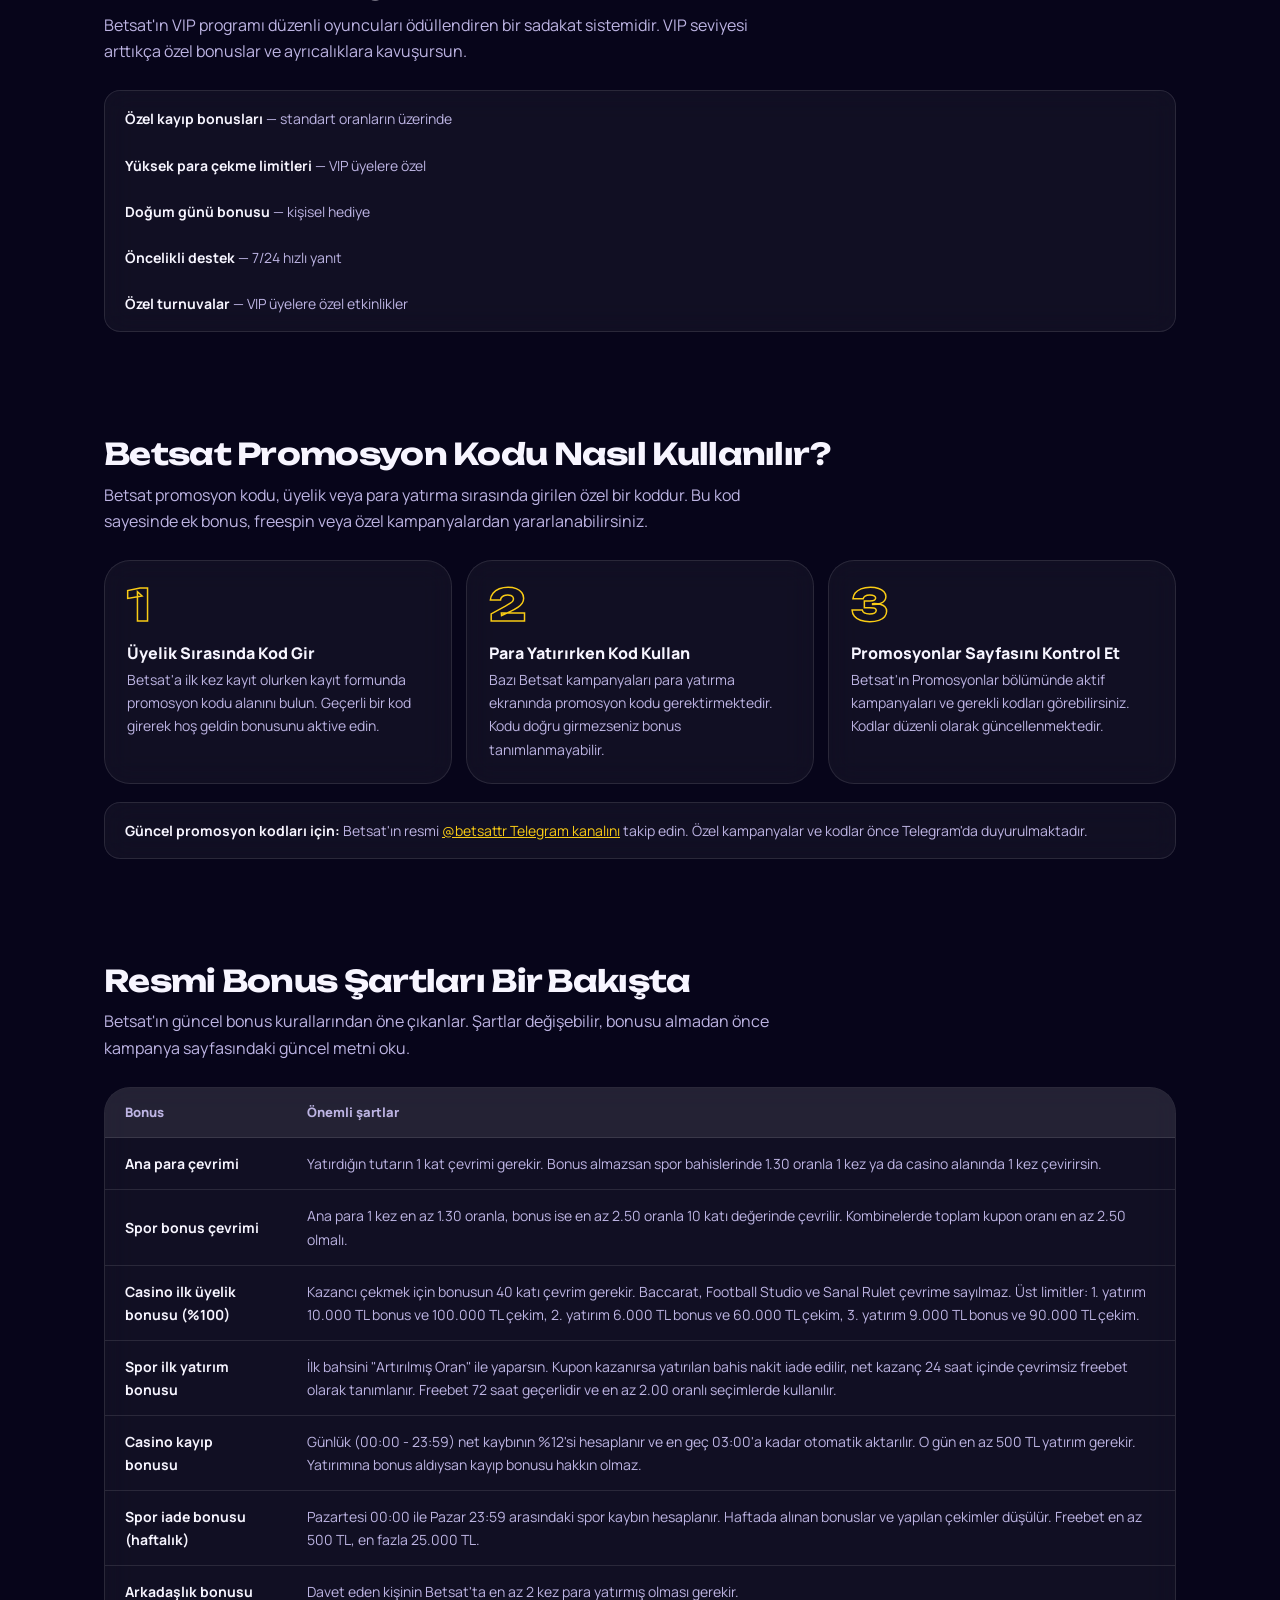
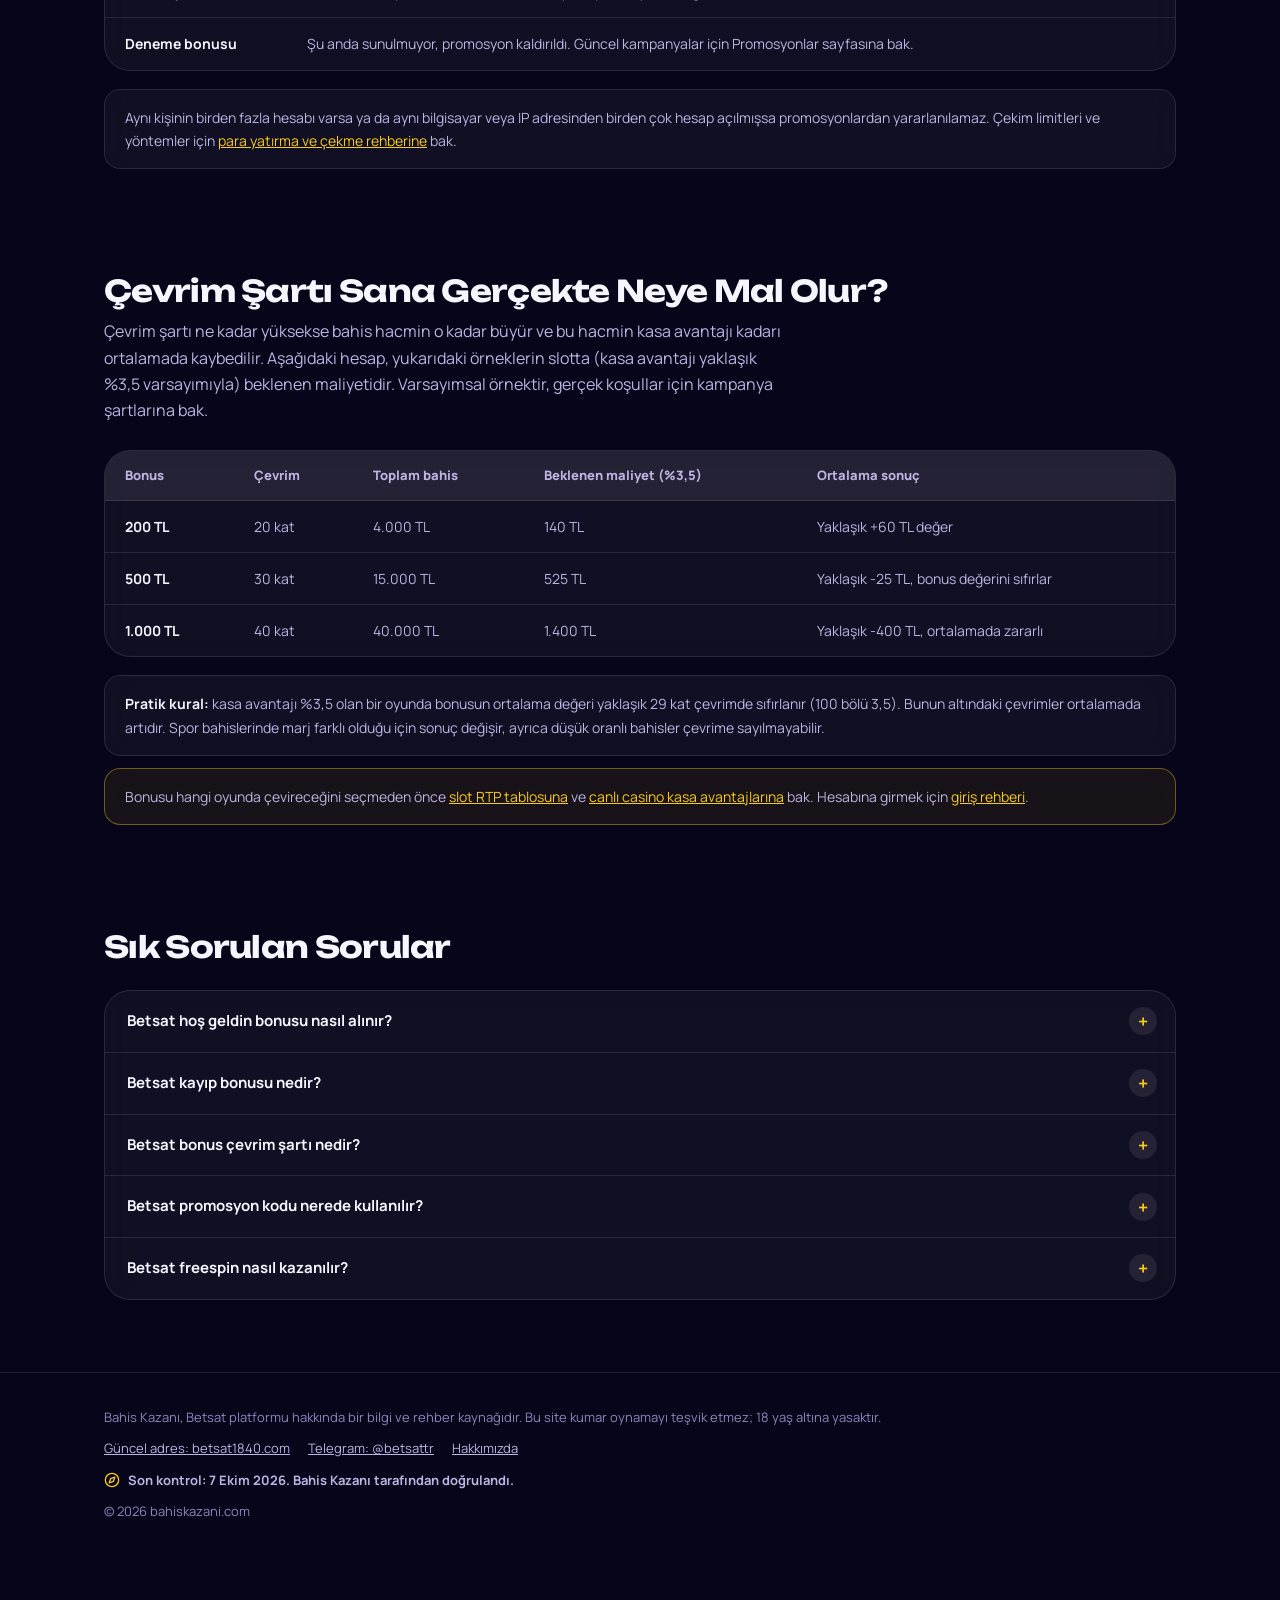
==== commit 15786eb6: "Add payments guide page, official bonus terms table, nav and home card Co-Authored-By: Claude Sonnet" ====
--- a/betsat-bonus/index.html
+++ b/betsat-bonus/index.html
@@ -12,7 +12,7 @@
 <meta content="https://bahiskazani.com/betsat-bonus/" property="og:url"/>
 <meta content="article" property="og:type"/>
 <meta content="Bahis Kazanı" property="og:site_name"/>
-<meta content="2026-10-07" name="article:modified_time"/>
+<meta content="2026-10-08" name="article:modified_time"/>
 <script type="application/ld+json">
   {"@context":"https://schema.org","@type":"BreadcrumbList","itemListElement":[{"@type":"ListItem","position":1,"name":"Ana Sayfa","item":"https://bahiskazani.com/"},{"@type":"ListItem","position":2,"name":"Betsat Bonus Rehberi","item":"https://bahiskazani.com/betsat-bonus/"}]}
   </script>
@@ -25,7 +25,7 @@
 <link href="https://fonts.googleapis.com" rel="preconnect"/>
 <link crossorigin="" href="https://fonts.gstatic.com" rel="preconnect"/>
 <link href="https://fonts.googleapis.com/css2?family=Unbounded:wght@600;700;800&amp;family=Manrope:wght@400;600;700;800&amp;display=swap" rel="stylesheet"/>
-<link href="/style.css?v=10" rel="stylesheet"/>
+<link href="/style.css?v=11" rel="stylesheet"/>
 <link rel="icon" href="/favicon.ico" sizes="48x48">
 <link rel="icon" href="/icon-192.png" type="image/png" sizes="192x192">
 <link rel="apple-touch-icon" href="/apple-touch-icon.png">
@@ -50,6 +50,7 @@
 <a href="/">Güncel adres</a>
 <a href="/betsat-giris/">Giriş</a>
 <a aria-current="page" href="/betsat-bonus/">Bonus</a>
+<a href="/betsat-para-yatirma-cekme/">Ödemeler</a>
 <a href="/betsat-canli-casino/">Canlı casino</a>
 <a href="/betsat-slot/">Slot</a>
 <a href="/betsat-uygulama/">Uygulama</a>
@@ -181,6 +182,22 @@
 </div>
 </div></section>
 <section class="sec"><div class="wrap">
+<div class="sec-head"><h2>Resmi Bonus Şartları Bir Bakışta</h2><p>Betsat'ın güncel bonus kurallarından öne çıkanlar. Şartlar değişebilir, bonusu almadan önce kampanya sayfasındaki güncel metni oku.</p></div>
+<div class="table-wrap"><table class="table">
+<thead><tr><th>Bonus</th><th>Önemli şartlar</th></tr></thead>
+<tbody>
+<tr><td>Ana para çevrimi</td><td>Yatırdığın tutarın 1 kat çevrimi gerekir. Bonus almazsan spor bahislerinde 1.30 oranla 1 kez ya da casino alanında 1 kez çevirirsin.</td></tr>
+<tr><td>Spor bonus çevrimi</td><td>Ana para 1 kez en az 1.30 oranla, bonus ise en az 2.50 oranla 10 katı değerinde çevrilir. Kombinelerde toplam kupon oranı en az 2.50 olmalı.</td></tr>
+<tr><td>Casino ilk üyelik bonusu (%100)</td><td>Kazancı çekmek için bonusun 40 katı çevrim gerekir. Baccarat, Football Studio ve Sanal Rulet çevrime sayılmaz. Üst limitler: 1. yatırım 10.000 TL bonus ve 100.000 TL çekim, 2. yatırım 6.000 TL bonus ve 60.000 TL çekim, 3. yatırım 9.000 TL bonus ve 90.000 TL çekim.</td></tr>
+<tr><td>Spor ilk yatırım bonusu</td><td>İlk bahsini "Artırılmış Oran" ile yaparsın. Kupon kazanırsa yatırılan bahis nakit iade edilir, net kazanç 24 saat içinde çevrimsiz freebet olarak tanımlanır. Freebet 72 saat geçerlidir ve en az 2.00 oranlı seçimlerde kullanılır.</td></tr>
+<tr><td>Casino kayıp bonusu</td><td>Günlük (00:00 - 23:59) net kaybının %12'si hesaplanır ve en geç 03:00'a kadar otomatik aktarılır. O gün en az 500 TL yatırım gerekir. Yatırımına bonus aldıysan kayıp bonusu hakkın olmaz.</td></tr>
+<tr><td>Spor iade bonusu (haftalık)</td><td>Pazartesi 00:00 ile Pazar 23:59 arasındaki spor kaybın hesaplanır. Haftada alınan bonuslar ve yapılan çekimler düşülür. Freebet en az 500 TL, en fazla 25.000 TL.</td></tr>
+<tr><td>Arkadaşlık bonusu</td><td>Davet eden kişinin Betsat'ta en az 2 kez para yatırmış olması gerekir.</td></tr>
+<tr><td>Deneme bonusu</td><td>Şu anda sunulmuyor, promosyon kaldırıldı. Güncel kampanyalar için Promosyonlar sayfasına bak.</td></tr>
+</tbody></table></div>
+<div class="note"><p>Aynı kişinin birden fazla hesabı varsa ya da aynı bilgisayar veya IP adresinden birden çok hesap açılmışsa promosyonlardan yararlanılamaz. Çekim limitleri ve yöntemler için <a href="/betsat-para-yatirma-cekme/">para yatırma ve çekme rehberine</a> bak.</p></div>
+</div></section>
+<section class="sec"><div class="wrap">
 <div class="sec-head"><h2>Çevrim Şartı Sana Gerçekte Neye Mal Olur?</h2><p>Çevrim şartı ne kadar yüksekse bahis hacmin o kadar büyür ve bu hacmin kasa avantajı kadarı ortalamada kaybedilir. Aşağıdaki hesap, yukarıdaki örneklerin slotta (kasa avantajı yaklaşık %3,5 varsayımıyla) beklenen maliyetidir. Varsayımsal örnektir, gerçek koşullar için kampanya şartlarına bak.</p></div>
 <div class="table-wrap"><table class="table">
 <thead><tr><th>Bonus</th><th>Çevrim</th><th>Toplam bahis</th><th>Beklenen maliyet (%3,5)</th><th>Ortalama sonuç</th></tr></thead>
--- a/style.css
+++ b/style.css
@@ -225,8 +225,9 @@
 .i-clock{--m:url("data:image/svg+xml,%3Csvg xmlns=%22http://www.w3.org/2000/svg%22 viewBox=%220 0 24 24%22 fill=%22none%22 stroke=%22%23000%22 stroke-width=%222%22 stroke-linecap=%22round%22 stroke-linejoin=%22round%22%3E%3Ccircle cx=%2212%22 cy=%2212%22 r=%2210%22/%3E%3Cpath d=%22M12 6v6l4 2%22/%3E%3C/svg%3E")}
 .i-plane{--m:url("data:image/svg+xml,%3Csvg xmlns=%22http://www.w3.org/2000/svg%22 viewBox=%220 0 24 24%22 fill=%22none%22 stroke=%22%23000%22 stroke-width=%222%22 stroke-linecap=%22round%22 stroke-linejoin=%22round%22%3E%3Cpath d=%22M17.8 19.2 16 11l3.5-3.5C21 6 21.5 4 21 3c-1-.5-3 0-4.500 1.500L13 8 4.800 6.200c-.500-.100-.900.100-1.100.500l-.300.500c-.200.500-.100 1 .300 1.300L9 12l-2 3H4l-1 1 3 2 2 3 1-1v-3l3-2 3.500 5.300c.300.400.800.500 1.300.300l.500-.200c.400-.300.600-.700.500-1.200z%22/%3E%3C/svg%3E")}
 .grid-5{grid-template-columns:repeat(5,1fr)}
-@media (max-width:980px){.grid-5{grid-template-columns:repeat(2,1fr)}}
-@media (max-width:560px){.grid-5{grid-template-columns:1fr}}
+.grid-6{grid-template-columns:repeat(3,1fr)}
+@media (max-width:980px){.grid-5,.grid-6{grid-template-columns:repeat(2,1fr)}}
+@media (max-width:560px){.grid-5,.grid-6{grid-template-columns:1fr}}
 
 /* alt sayfalar */
 h1{max-width:22ch}
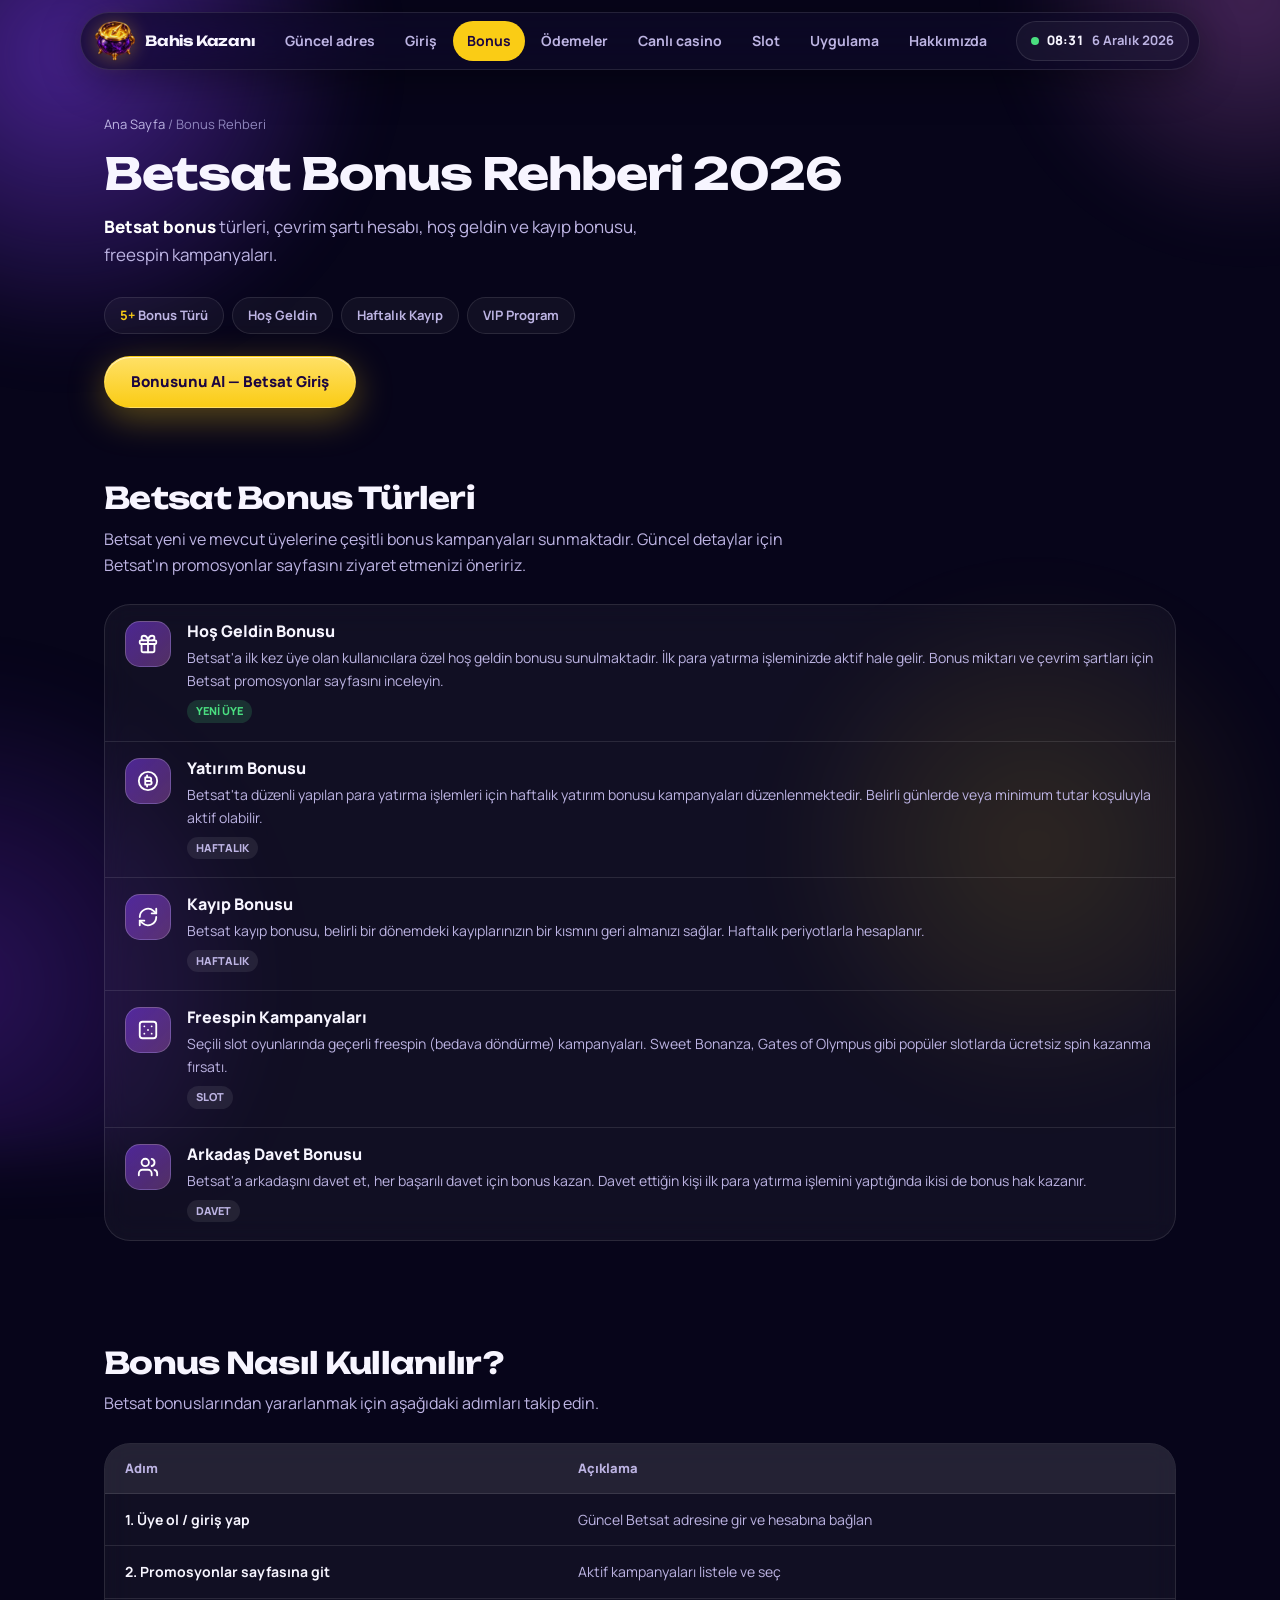
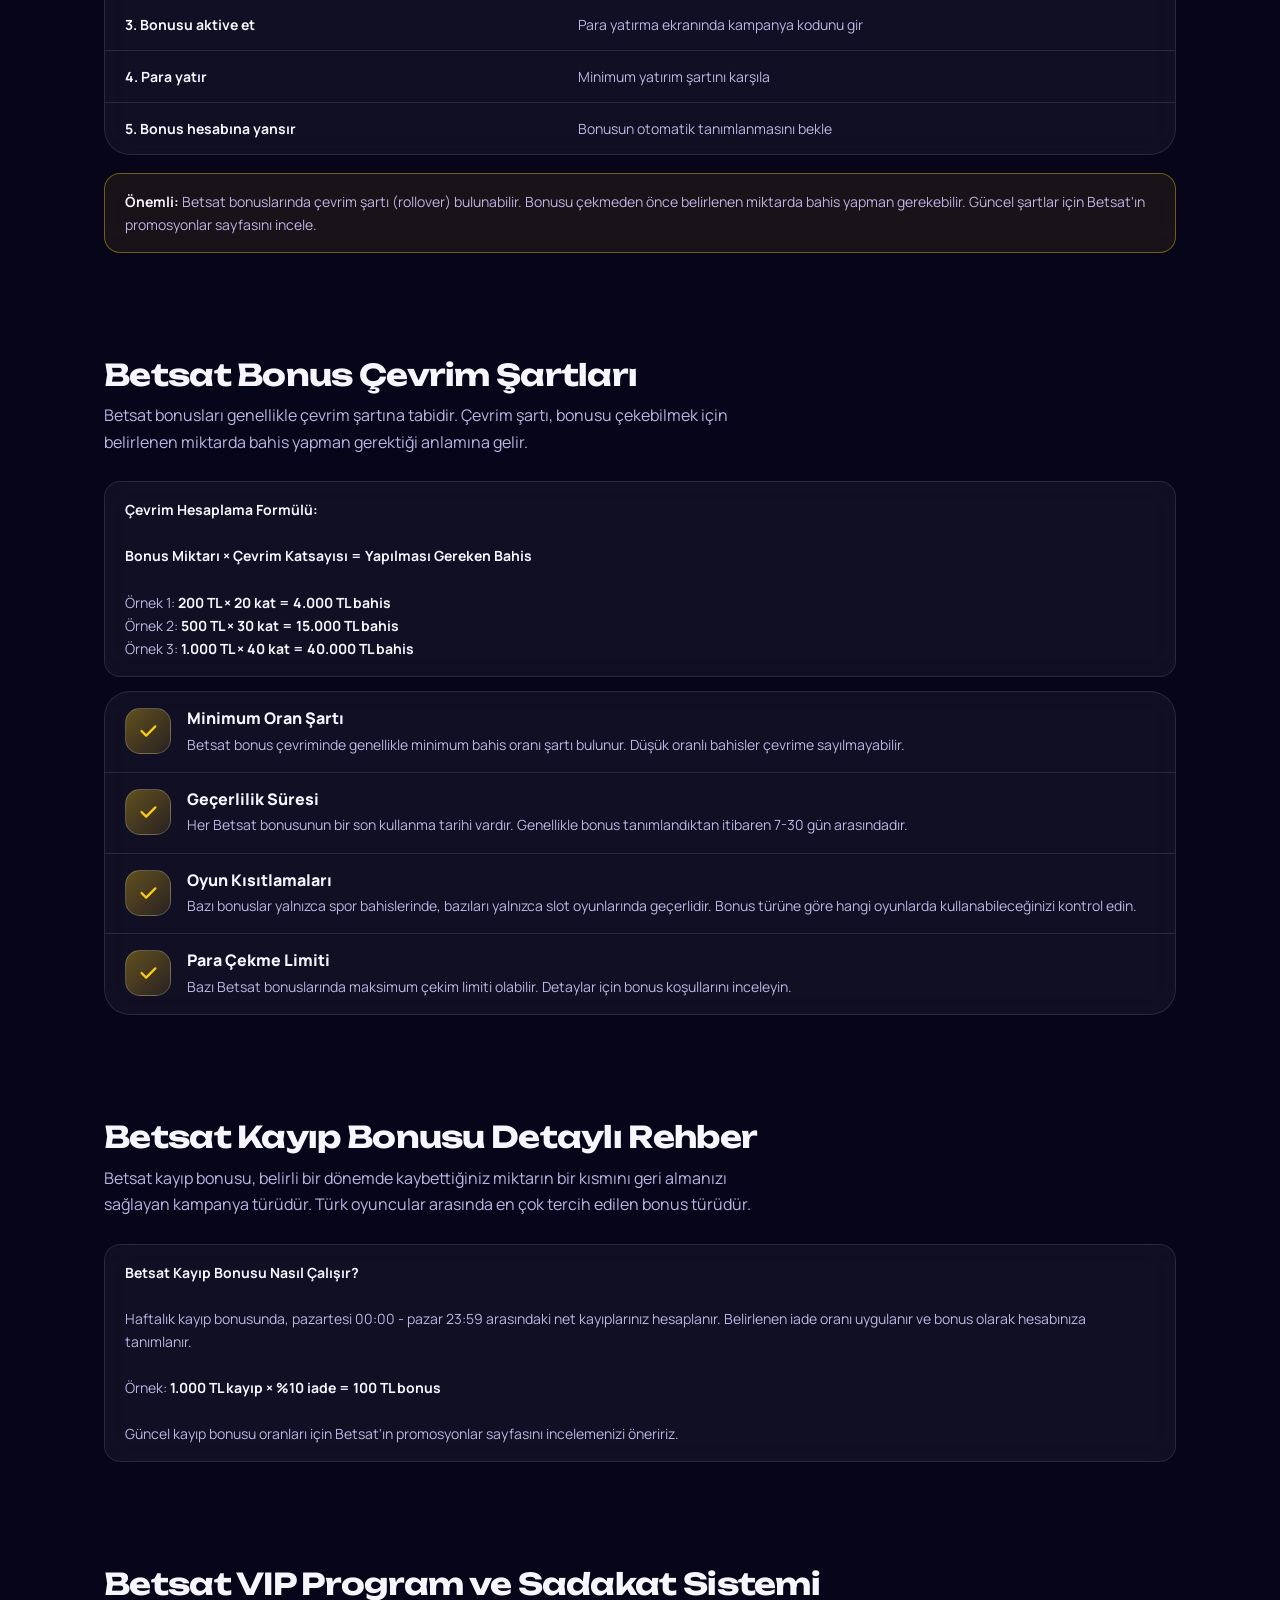
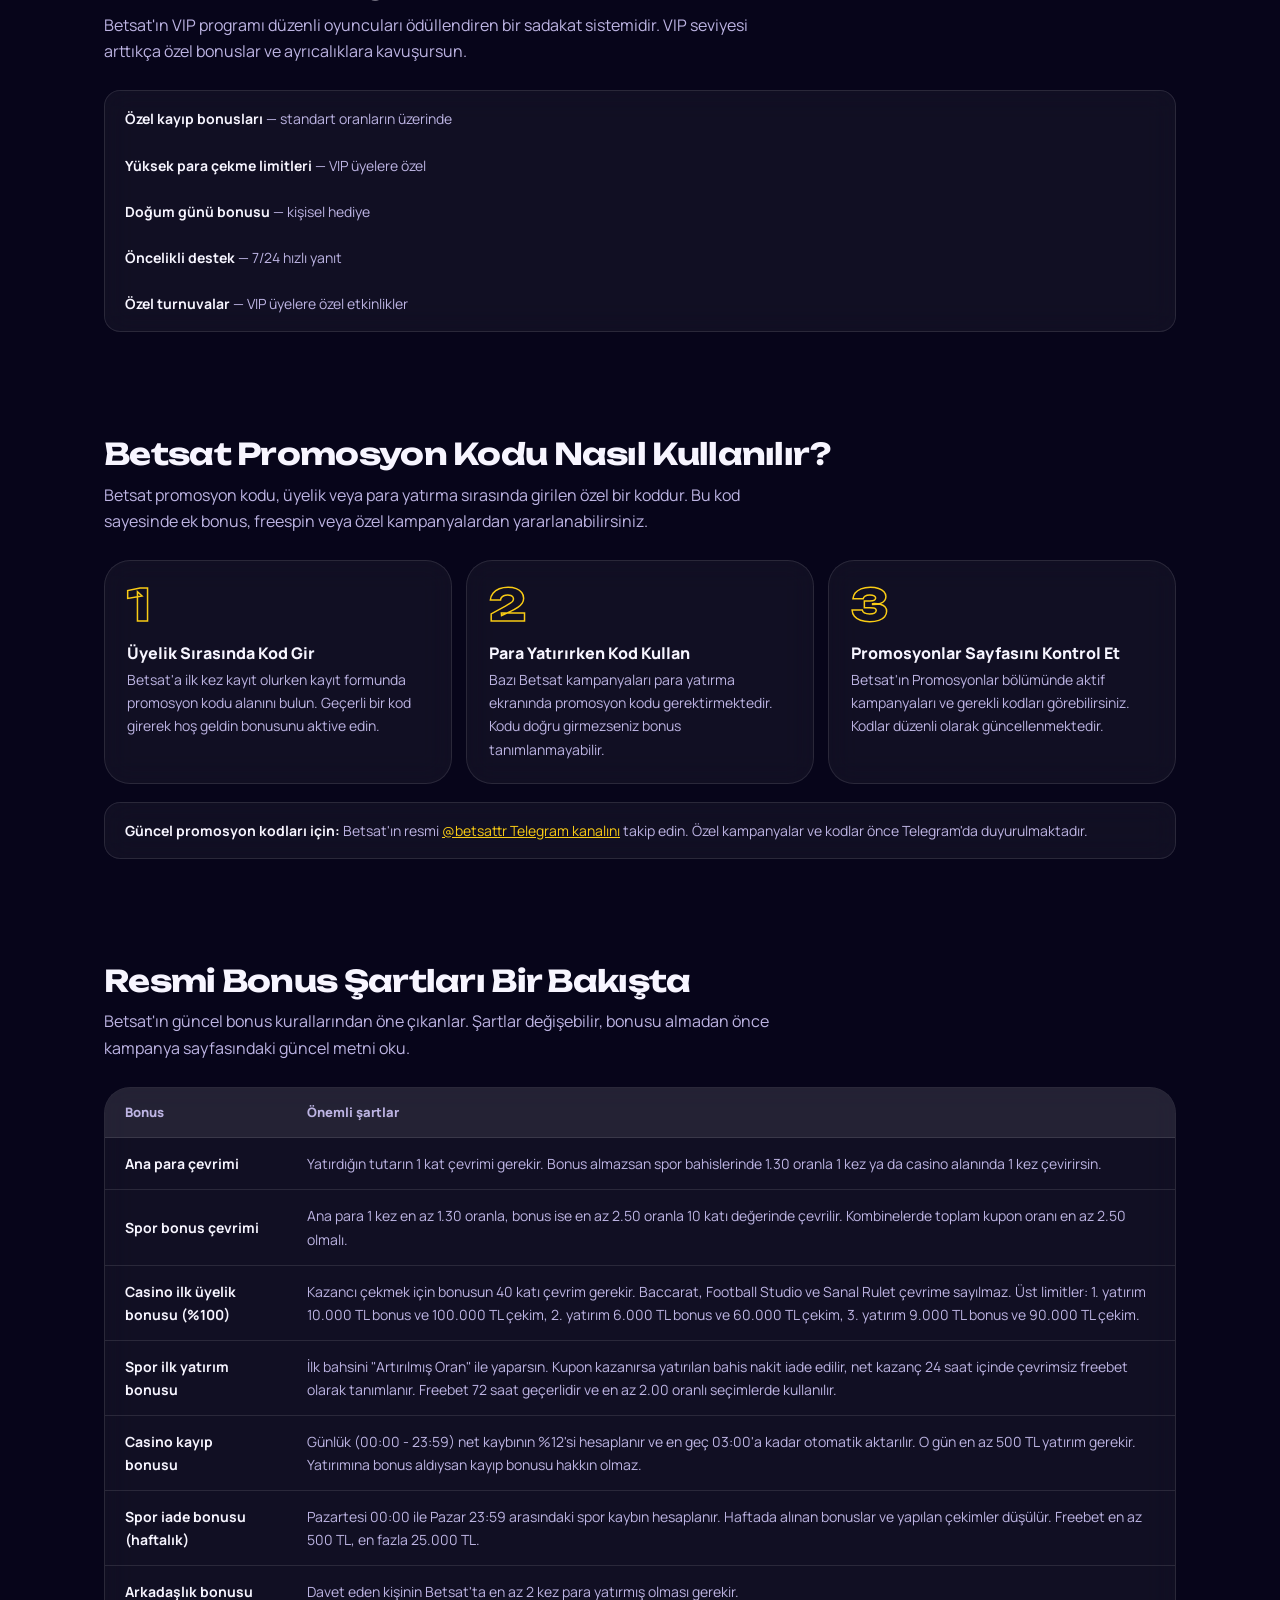
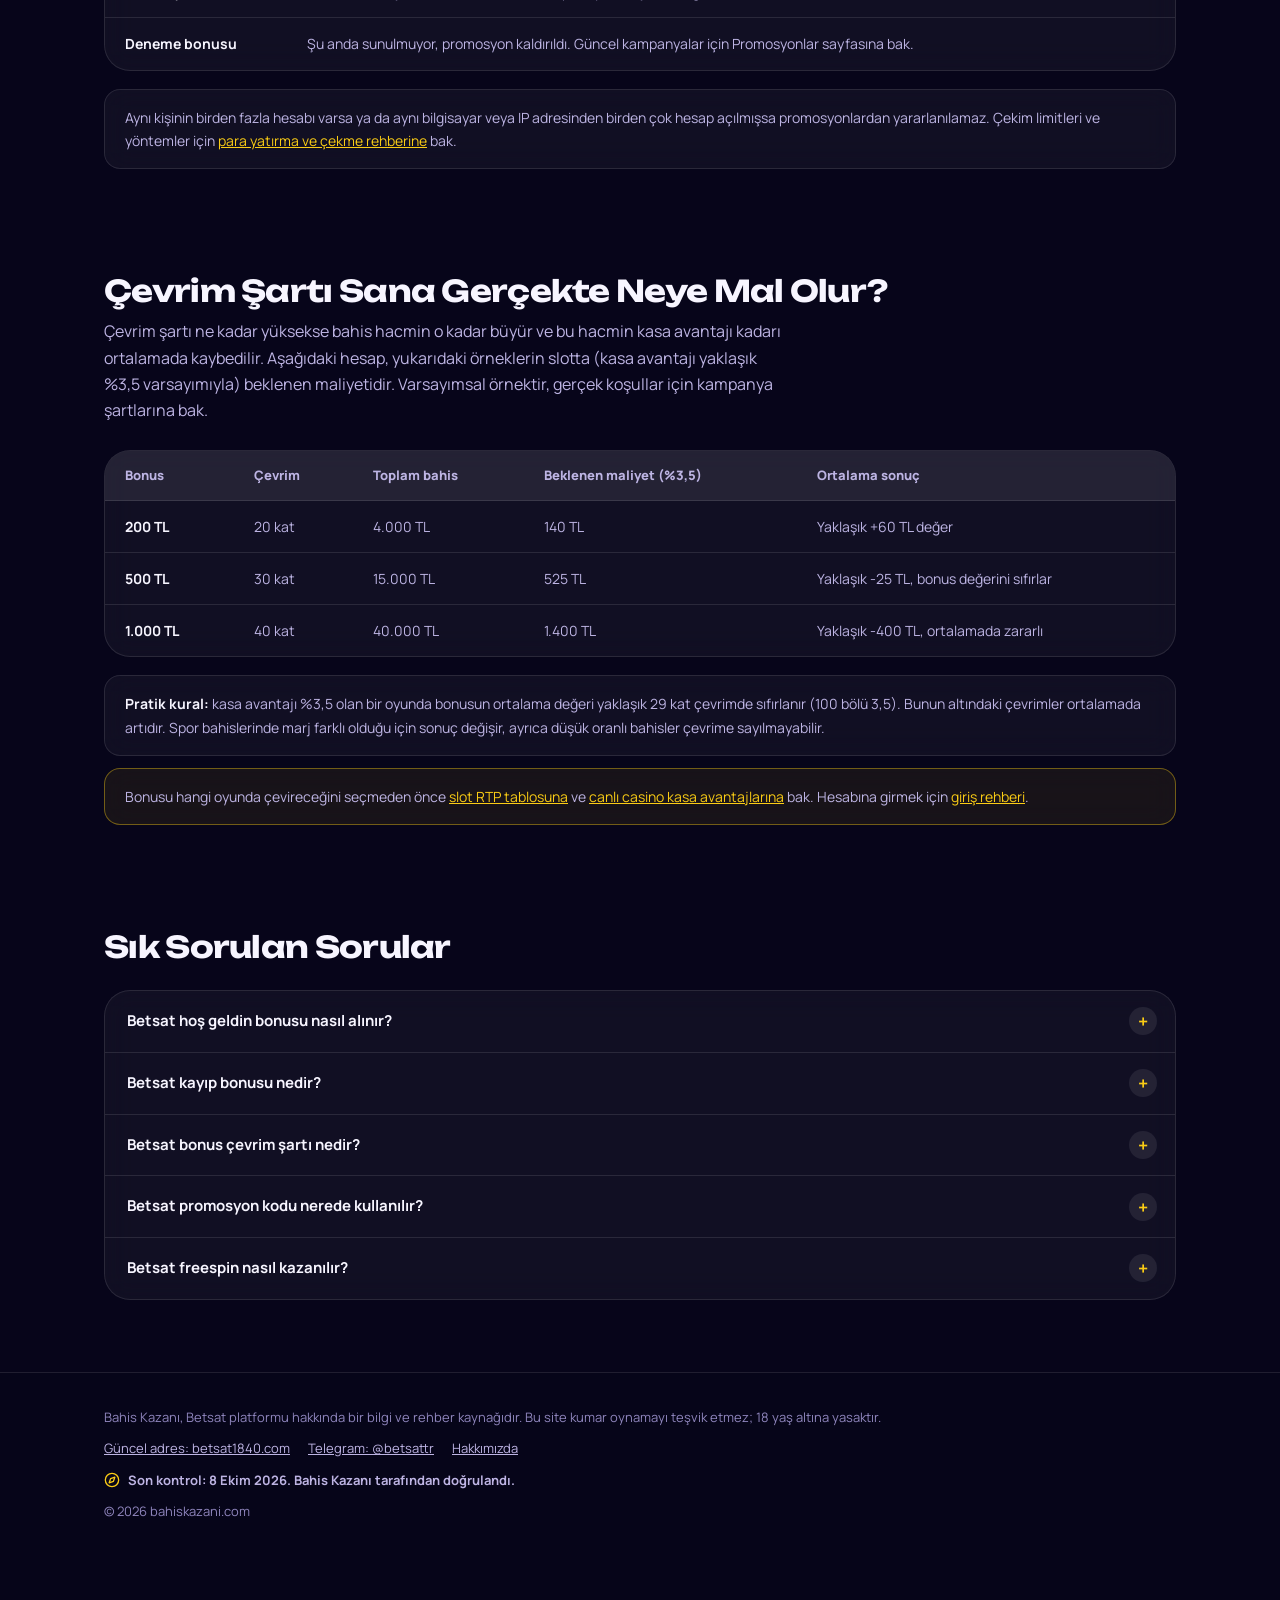
==== commit ed5f86cd: "Update verification dates to 8 Ekim 2026 Co-Authored-By: Claude Sonnet 5.5 <noreply@anthropic.com> C" ====
--- a/betsat-bonus/index.html
+++ b/betsat-bonus/index.html
@@ -20,7 +20,7 @@
   {"@context":"https://schema.org","@type":"FAQPage","mainEntity":[{"@type":"Question","name":"Betsat hoş geldin bonusu nasıl alınır?","acceptedAnswer":{"@type":"Answer","text":"Betsat'a ilk kez üye olduktan sonra ilk para yatırma işleminizde hoş geldin bonusu otomatik olarak aktive olur. Güncel detaylar için Betsat promosyonlar sayfasını inceleyin."}},{"@type":"Question","name":"Betsat kayıp bonusu nedir?","acceptedAnswer":{"@type":"Answer","text":"Betsat kayıp bonusu, belirli bir dönemdeki kayıplarınızın belirli bir oranının geri ödenmesidir. Genellikle haftalık periyotlarla hesaplanır."}},{"@type":"Question","name":"Betsat bonus çevrim şartı nedir?","acceptedAnswer":{"@type":"Answer","text":"Çevrim şartı, bonusu çekmeden önce yapmanız gereken bahis miktarıdır. Bonus miktarı ile çevrim katsayısının çarpımı kadar bahis yapmanız gerekir."}},{"@type":"Question","name":"Betsat promosyon kodu nerede kullanılır?","acceptedAnswer":{"@type":"Answer","text":"Betsat promosyon kodu üyelik sırasında kayıt formunda veya para yatırma ekranında ilgili alana girilir."}}]}
   </script>
 <script type="application/ld+json">
-  {"@context":"https://schema.org","@type":"WebPage","name":"Betsat Bonus Rehberi 2026","url":"https://bahiskazani.com/betsat-bonus/","description":"Hoş geldin bonusu, kayıp bonusu, yatırım bonusu, freespin ve tüm Betsat kampanyaları.","inLanguage":"tr","dateModified":"2026-10-07"}
+  {"@context":"https://schema.org","@type":"WebPage","name":"Betsat Bonus Rehberi 2026","url":"https://bahiskazani.com/betsat-bonus/","description":"Hoş geldin bonusu, kayıp bonusu, yatırım bonusu, freespin ve tüm Betsat kampanyaları.","inLanguage":"tr","dateModified":"2026-10-08"}
   </script>
 <link href="https://fonts.googleapis.com" rel="preconnect"/>
 <link crossorigin="" href="https://fonts.gstatic.com" rel="preconnect"/>
@@ -243,12 +243,12 @@
 <a href="https://t.me/betsattr" rel="noopener" target="_blank">Telegram: @betsattr</a>
 <a href="/hakkimizda/">Hakkımızda</a>
 </nav>
-<p class="seal"><span class="i i-compass"></span>Son kontrol: 7 Ekim 2026. Bahis Kazanı tarafından doğrulandı.</p>
+<p class="seal"><span class="i i-compass"></span>Son kontrol: 8 Ekim 2026. Bahis Kazanı tarafından doğrulandı.</p>
     <p>© 2026 bahiskazani.com</p>
 </div>
 </footer>
 <div class="dock">
-<div><b>betsat1840.com</b>Güncel adres, 7 Ekim</div>
+<div><b>betsat1840.com</b>Güncel adres, 8 Ekim</div>
 <a class="btn btn-go btn-s" href="https://bsafcdn.com/C.ashx?btag=a_9477b_678c_&amp;affid=20402&amp;siteid=9477&amp;adid=678&amp;c=" rel="sponsored nofollow noopener" target="_blank" data-cta="alt-cubuk">Giriş yap</a>
 </div>
 <script defer="" src="/site.js?v=8"></script>
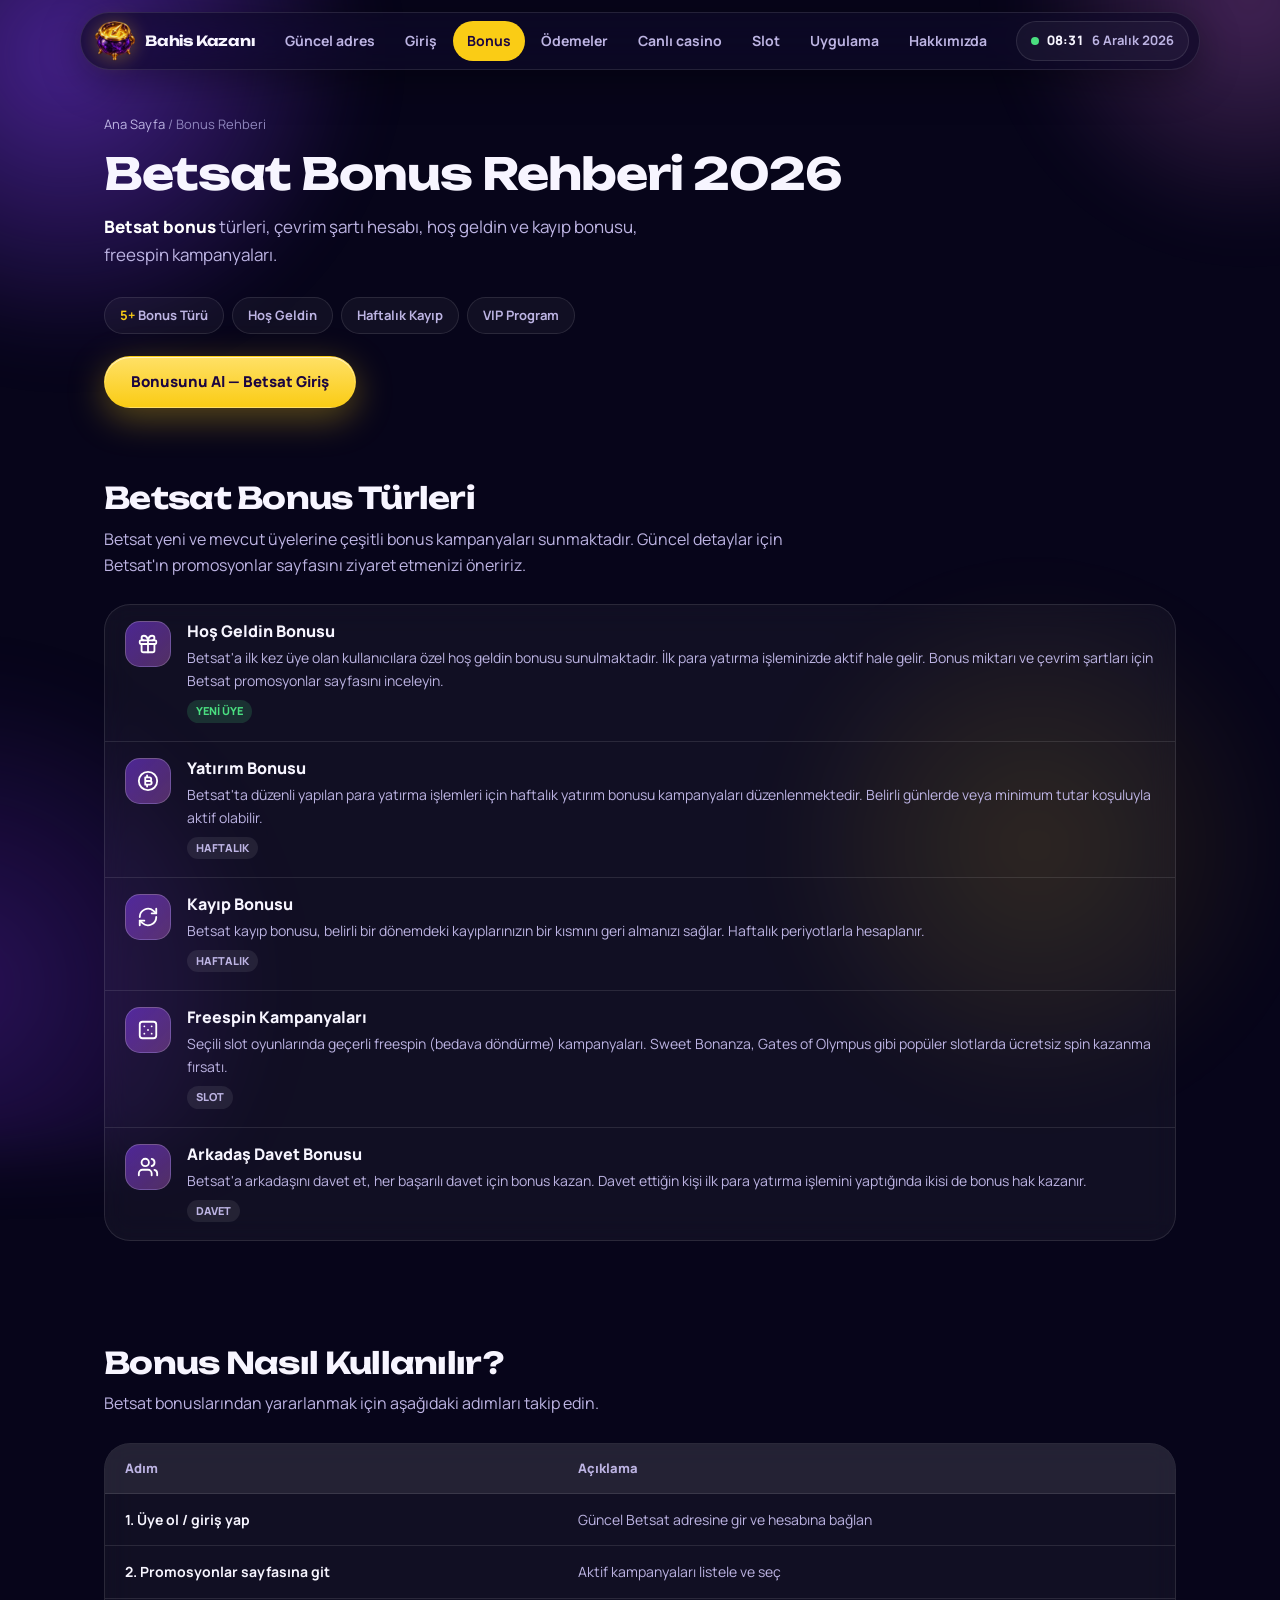
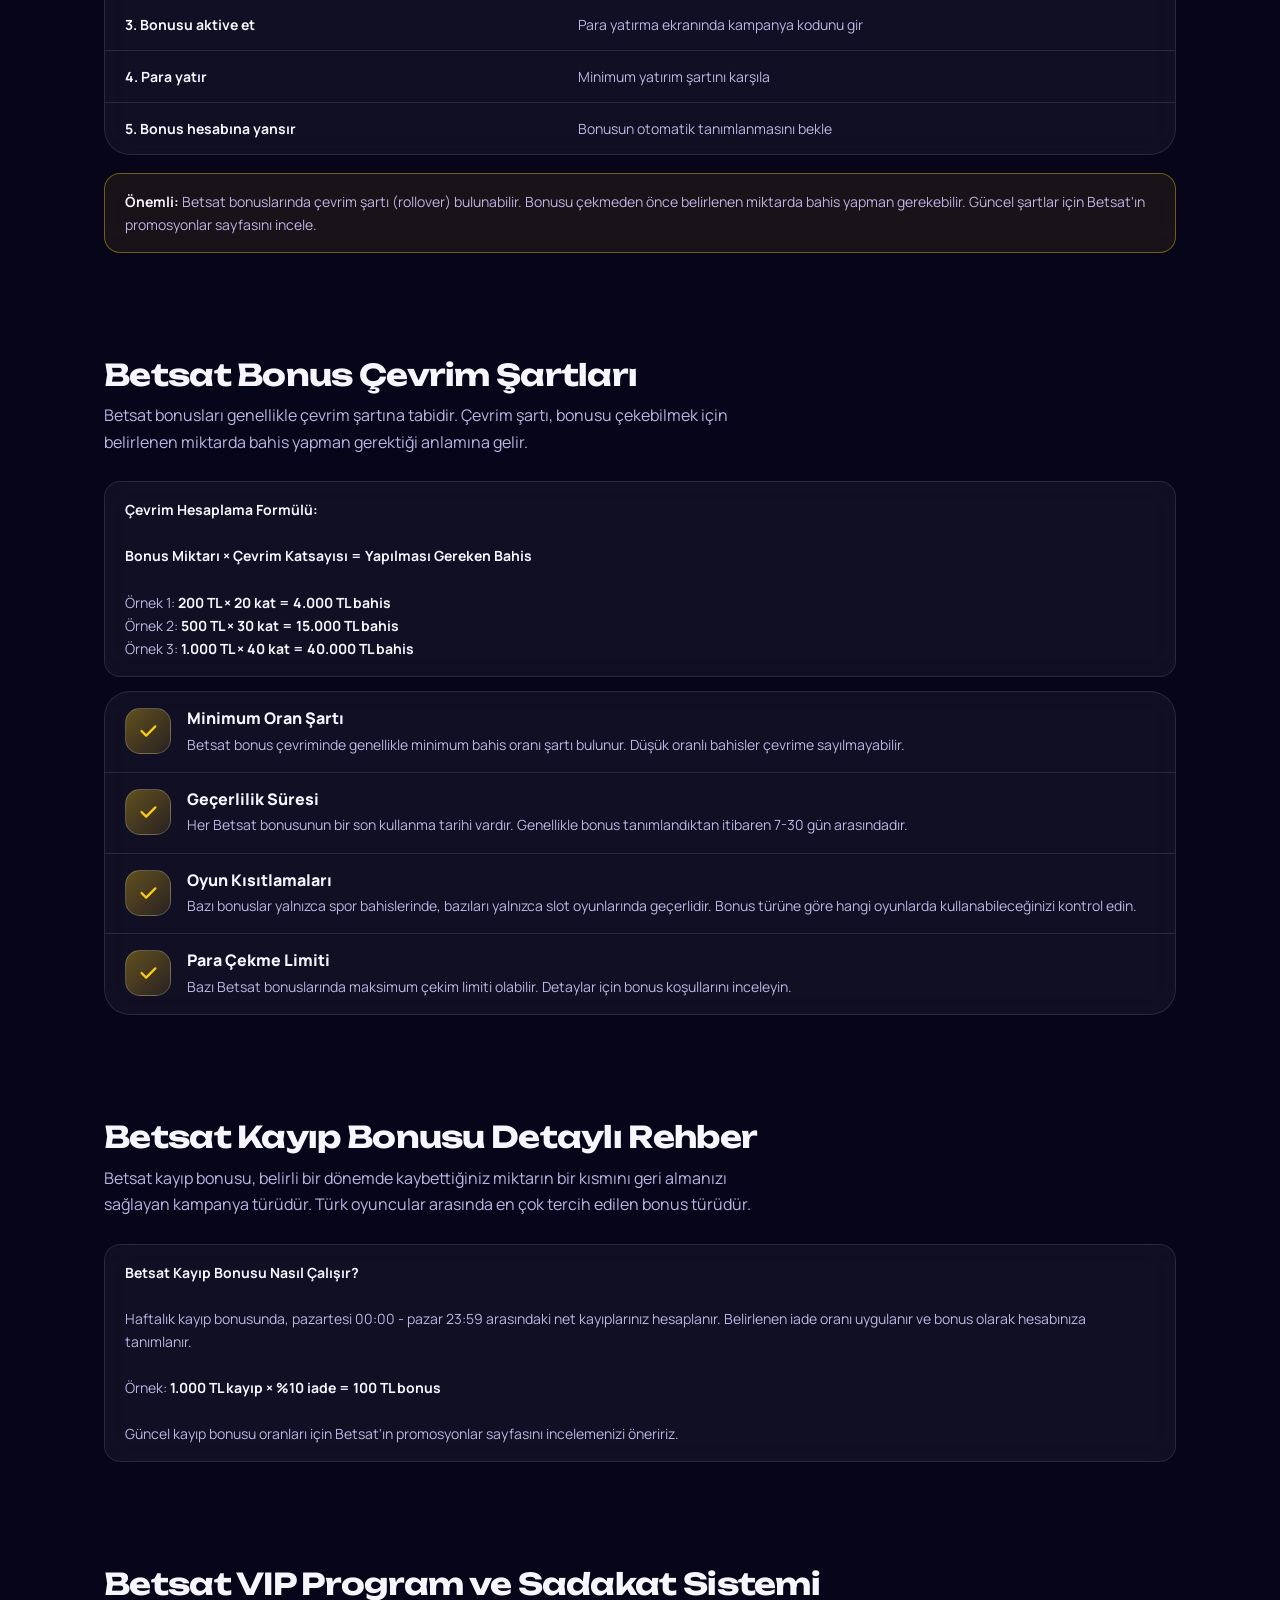
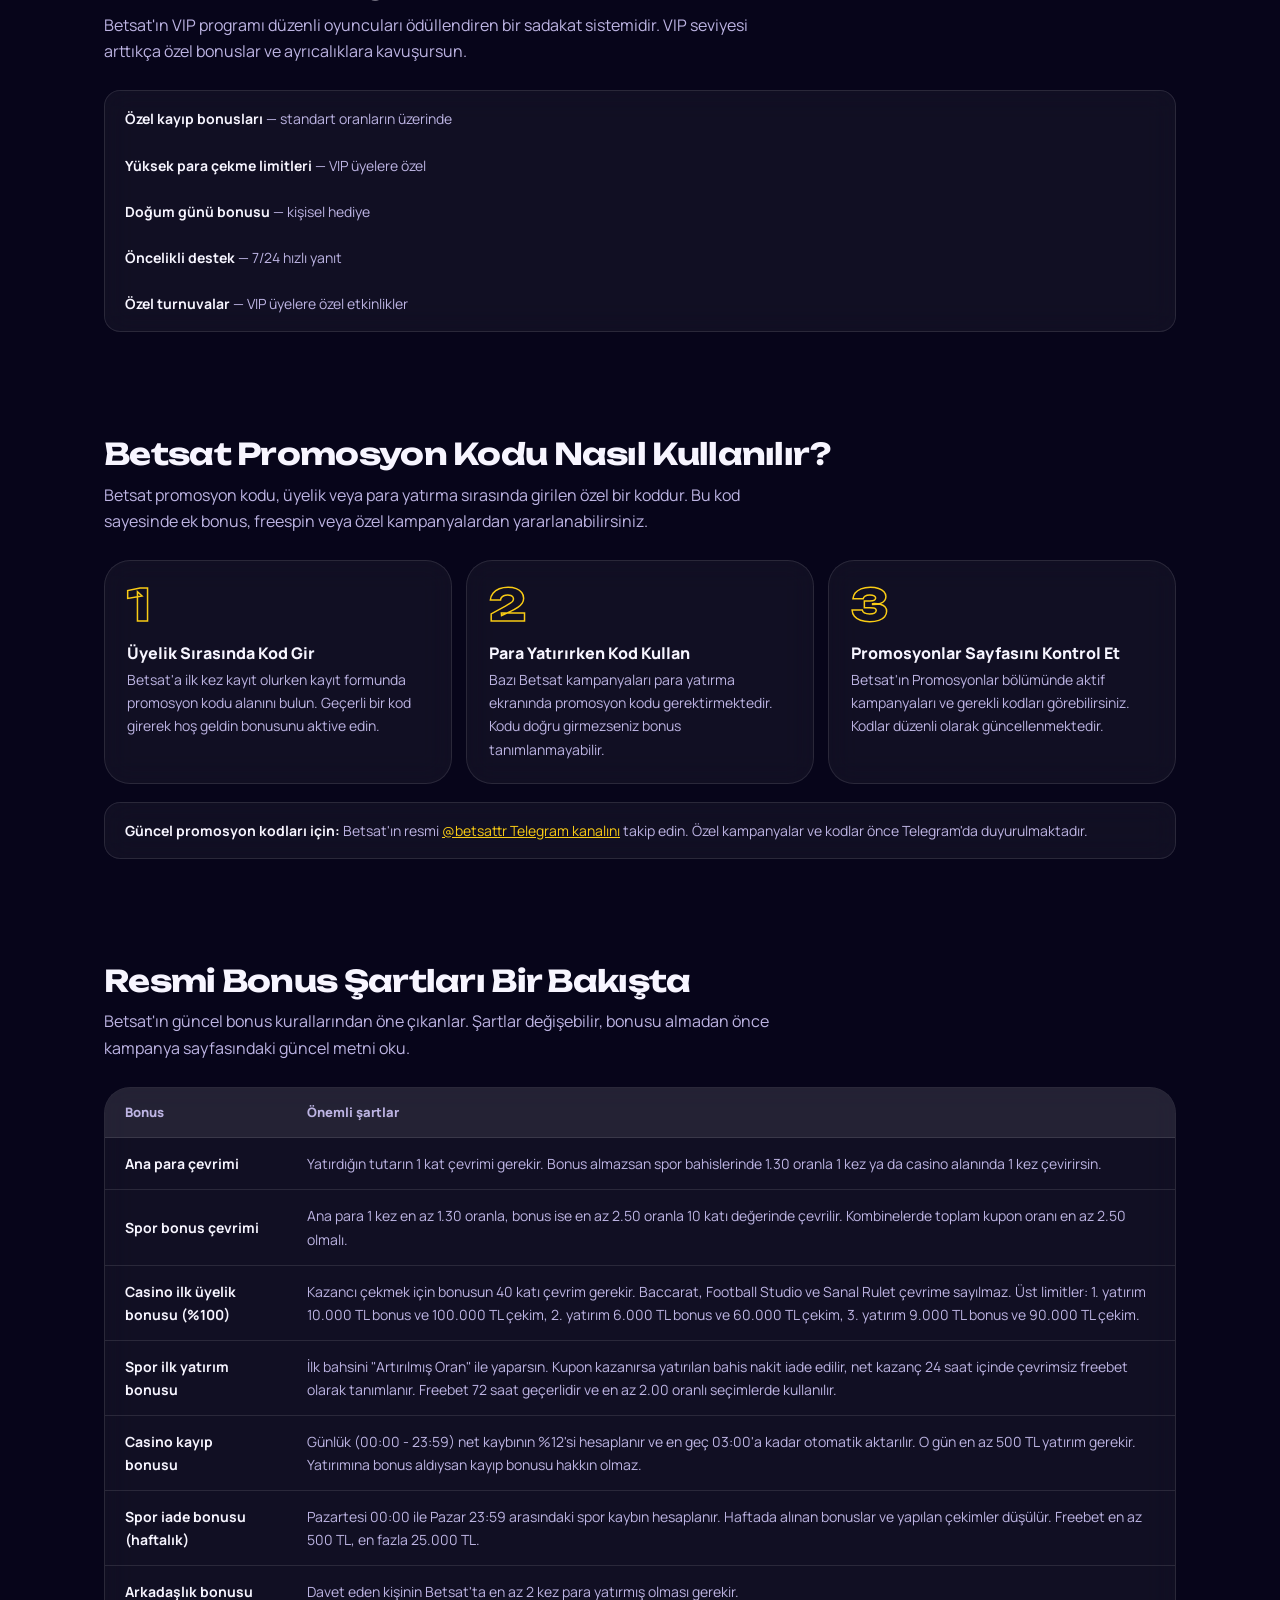
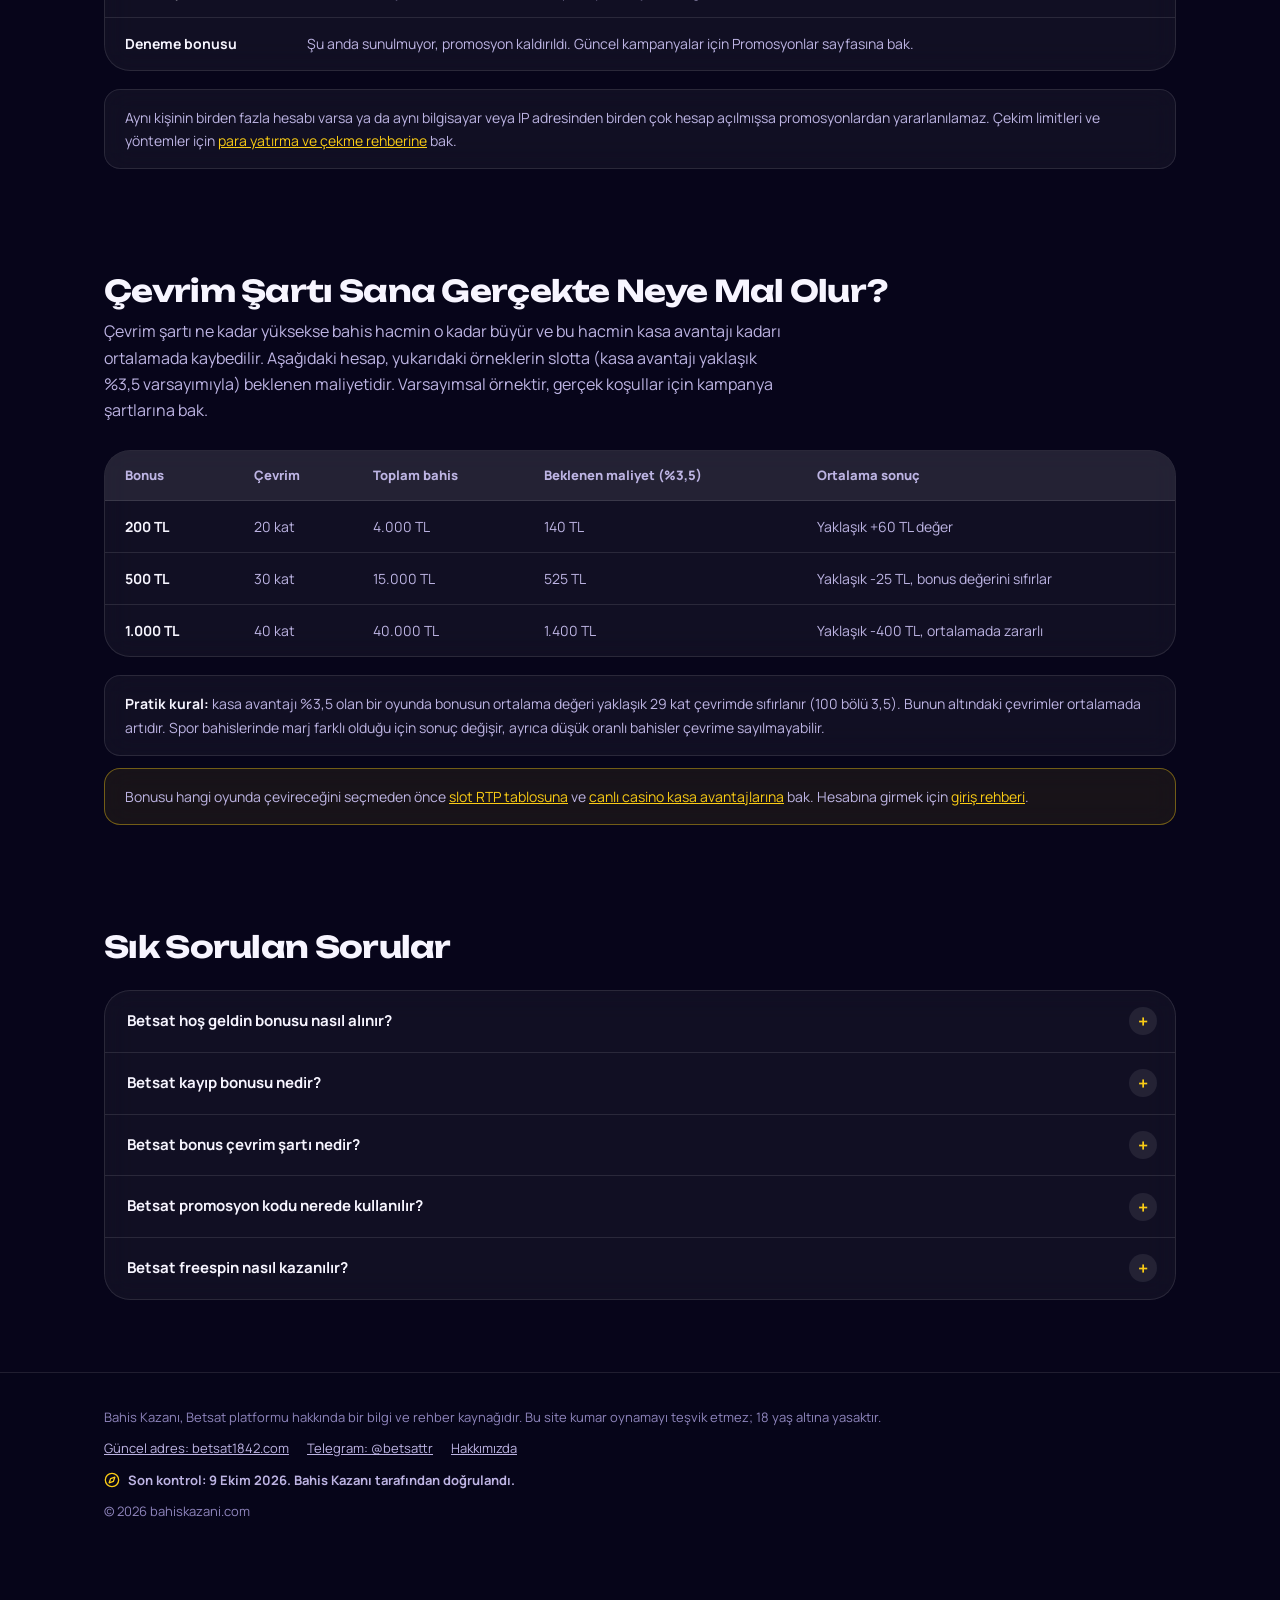
==== commit c02dc032: "Update active Betsat address to betsat1842.com, next 1843 Co-Authored-By: Claude Sonnet 5.5 <noreply" ====
--- a/betsat-bonus/index.html
+++ b/betsat-bonus/index.html
@@ -12,7 +12,7 @@
 <meta content="https://bahiskazani.com/betsat-bonus/" property="og:url"/>
 <meta content="article" property="og:type"/>
 <meta content="Bahis Kazanı" property="og:site_name"/>
-<meta content="2026-10-08" name="article:modified_time"/>
+<meta content="2026-10-09" name="article:modified_time"/>
 <script type="application/ld+json">
   {"@context":"https://schema.org","@type":"BreadcrumbList","itemListElement":[{"@type":"ListItem","position":1,"name":"Ana Sayfa","item":"https://bahiskazani.com/"},{"@type":"ListItem","position":2,"name":"Betsat Bonus Rehberi","item":"https://bahiskazani.com/betsat-bonus/"}]}
   </script>
@@ -20,7 +20,7 @@
   {"@context":"https://schema.org","@type":"FAQPage","mainEntity":[{"@type":"Question","name":"Betsat hoş geldin bonusu nasıl alınır?","acceptedAnswer":{"@type":"Answer","text":"Betsat'a ilk kez üye olduktan sonra ilk para yatırma işleminizde hoş geldin bonusu otomatik olarak aktive olur. Güncel detaylar için Betsat promosyonlar sayfasını inceleyin."}},{"@type":"Question","name":"Betsat kayıp bonusu nedir?","acceptedAnswer":{"@type":"Answer","text":"Betsat kayıp bonusu, belirli bir dönemdeki kayıplarınızın belirli bir oranının geri ödenmesidir. Genellikle haftalık periyotlarla hesaplanır."}},{"@type":"Question","name":"Betsat bonus çevrim şartı nedir?","acceptedAnswer":{"@type":"Answer","text":"Çevrim şartı, bonusu çekmeden önce yapmanız gereken bahis miktarıdır. Bonus miktarı ile çevrim katsayısının çarpımı kadar bahis yapmanız gerekir."}},{"@type":"Question","name":"Betsat promosyon kodu nerede kullanılır?","acceptedAnswer":{"@type":"Answer","text":"Betsat promosyon kodu üyelik sırasında kayıt formunda veya para yatırma ekranında ilgili alana girilir."}}]}
   </script>
 <script type="application/ld+json">
-  {"@context":"https://schema.org","@type":"WebPage","name":"Betsat Bonus Rehberi 2026","url":"https://bahiskazani.com/betsat-bonus/","description":"Hoş geldin bonusu, kayıp bonusu, yatırım bonusu, freespin ve tüm Betsat kampanyaları.","inLanguage":"tr","dateModified":"2026-10-08"}
+  {"@context":"https://schema.org","@type":"WebPage","name":"Betsat Bonus Rehberi 2026","url":"https://bahiskazani.com/betsat-bonus/","description":"Hoş geldin bonusu, kayıp bonusu, yatırım bonusu, freespin ve tüm Betsat kampanyaları.","inLanguage":"tr","dateModified":"2026-10-09"}
   </script>
 <link href="https://fonts.googleapis.com" rel="preconnect"/>
 <link crossorigin="" href="https://fonts.gstatic.com" rel="preconnect"/>
@@ -56,7 +56,7 @@
 <a href="/betsat-uygulama/">Uygulama</a>
 <a href="/hakkimizda/">Hakkımızda</a>
 </nav>
-<a href="https://bsafcdn.com/C.ashx?btag=a_9477b_678c_&amp;affid=20402&amp;siteid=9477&amp;adid=678&amp;c=" target="_blank" rel="sponsored nofollow noopener" class="btn btn-go btn-s top-cta" title="betsat1840.com" data-cta="ust-menu">Giriş yap</a>
+<a href="https://bsafcdn.com/C.ashx?btag=a_9477b_678c_&amp;affid=20402&amp;siteid=9477&amp;adid=678&amp;c=" target="_blank" rel="sponsored nofollow noopener" class="btn btn-go btn-s top-cta" title="betsat1842.com" data-cta="ust-menu">Giriş yap</a>
     <div aria-label="Türkiye saati" class="clock-pill num"><span class="live"></span><b data-time-short="">--:--</b><span class="cp-date" data-date=""></span></div>
 </div>
 </header>
@@ -239,16 +239,16 @@
 <div class="wrap">
 <p>Bahis Kazanı, Betsat platformu hakkında bir bilgi ve rehber kaynağıdır. Bu site kumar oynamayı teşvik etmez; 18 yaş altına yasaktır.</p>
 <nav aria-label="Alt bağlantılar">
-<a href="https://bsafcdn.com/C.ashx?btag=a_9477b_678c_&amp;affid=20402&amp;siteid=9477&amp;adid=678&amp;c=" rel="sponsored nofollow noopener" target="_blank" data-cta="footer">Güncel adres: betsat1840.com</a>
+<a href="https://bsafcdn.com/C.ashx?btag=a_9477b_678c_&amp;affid=20402&amp;siteid=9477&amp;adid=678&amp;c=" rel="sponsored nofollow noopener" target="_blank" data-cta="footer">Güncel adres: betsat1842.com</a>
 <a href="https://t.me/betsattr" rel="noopener" target="_blank">Telegram: @betsattr</a>
 <a href="/hakkimizda/">Hakkımızda</a>
 </nav>
-<p class="seal"><span class="i i-compass"></span>Son kontrol: 8 Ekim 2026. Bahis Kazanı tarafından doğrulandı.</p>
+<p class="seal"><span class="i i-compass"></span>Son kontrol: 9 Ekim 2026. Bahis Kazanı tarafından doğrulandı.</p>
     <p>© 2026 bahiskazani.com</p>
 </div>
 </footer>
 <div class="dock">
-<div><b>betsat1840.com</b>Güncel adres, 8 Ekim</div>
+<div><b>betsat1842.com</b>Güncel adres, 9 Ekim</div>
 <a class="btn btn-go btn-s" href="https://bsafcdn.com/C.ashx?btag=a_9477b_678c_&amp;affid=20402&amp;siteid=9477&amp;adid=678&amp;c=" rel="sponsored nofollow noopener" target="_blank" data-cta="alt-cubuk">Giriş yap</a>
 </div>
 <script defer="" src="/site.js?v=8"></script>
